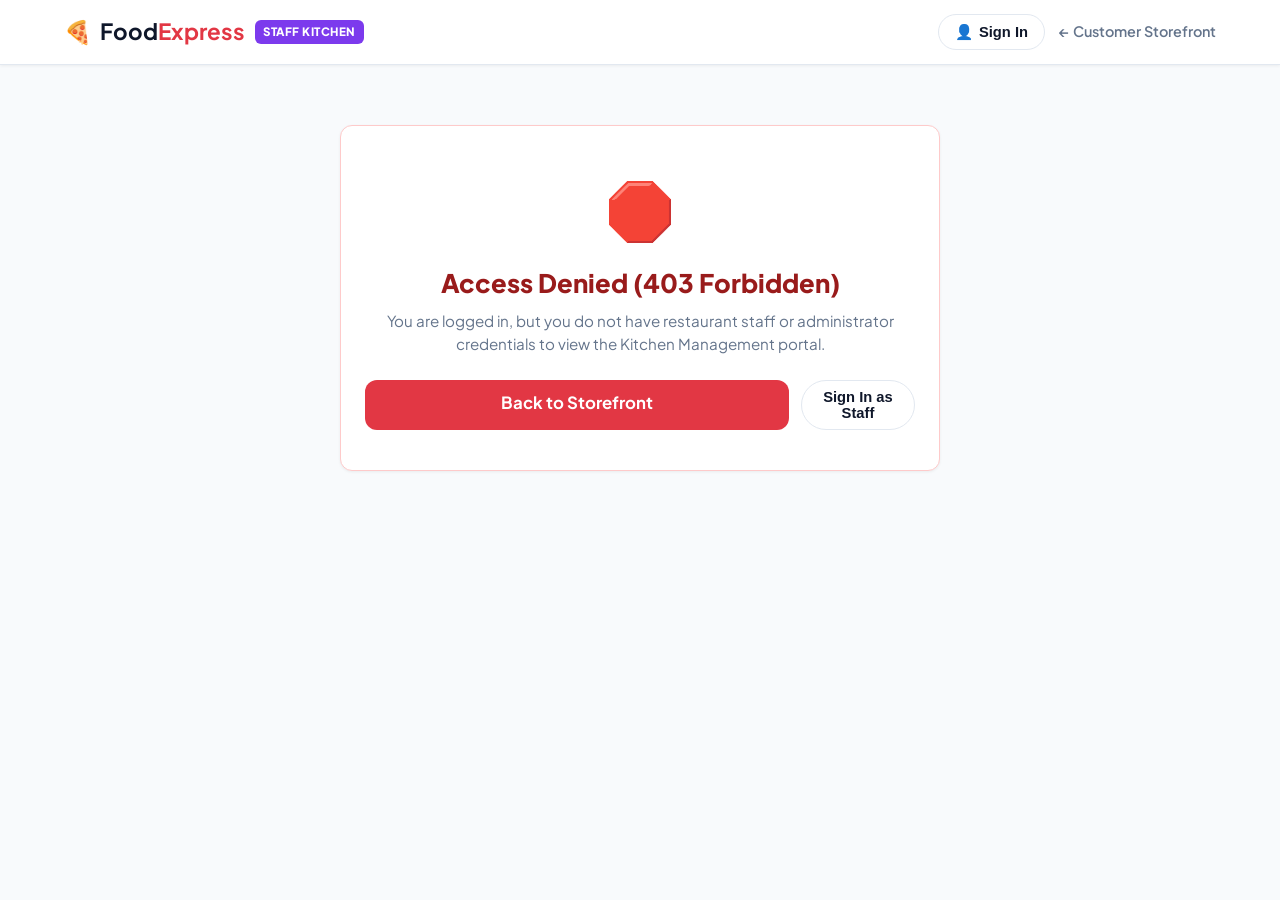
==== frontend/admin.html @ 665069de "Added RBAC" ====
<!DOCTYPE html>
<html lang="en">

<head>
    <meta charset="UTF-8">
    <meta name="viewport" content="width=device-width, initial-scale=1.0">
    <title>Kitchen Staff Portal | FoodExpress Admin</title>

    <!-- Google Font: Plus Jakarta Sans -->
    <link rel="preconnect" href="https://fonts.googleapis.com">
    <link rel="preconnect" href="https://fonts.gstatic.com" crossorigin>
    <link href="https://fonts.googleapis.com/css2?family=Plus+Jakarta+Sans:wght@400;500;600;700;800&display=swap"
        rel="stylesheet">

    <!-- CSS Stylesheets -->
    <link rel="stylesheet" href="css/style.css">
    <link rel="stylesheet" href="css/responsive.css">
</head>

<body class="admin-portal-page" style="background-color: #F8FAFC;">

    <!-- ========================================================= -->
    <!-- 1. NAVIGATION BAR (Brand with Purple Staff Badge)          -->
    <!-- ========================================================= -->
    <header class="navbar">
        <div class="nav-container">
            <div style="display: flex; align-items: center; gap: 10px;">
                <a href="index.html" class="brand">
                    <span class="brand-icon">🍕</span>
                    <span class="brand-name">Food<strong>Express</strong></span>
                </a>
                <span
                    style="background-color: #7C3AED; color: white; font-size: 0.72rem; font-weight: 800; padding: 3px 8px; border-radius: 6px; letter-spacing: 0.5px; text-transform: uppercase;">
                    Staff Kitchen
                </span>
            </div>

            <div class="nav-actions">
                <div id="auth-nav-container"></div>
                <a href="index.html" class="back-link">← Customer Storefront</a>
            </div>
        </div>
    </header>

    <!-- ========================================================= -->
    <!-- 2. ACCESS DENIED GUARD (Shown if user is not ADMIN)       -->
    <!-- ========================================================= -->
    <div id="admin-access-denied"
        style="display: none; max-width: 600px; margin: 60px auto; padding: 40px 24px; text-align: center; background: white; border-radius: var(--radius-md); border: 1px solid #FECACA; box-shadow: var(--shadow-sm);">
        <span style="font-size: 3.5rem;">🛑</span>
        <h2 style="color: #991B1B; font-size: 1.6rem; font-weight: 800; margin: 14px 0 8px;">Access Denied (403
            Forbidden)</h2>
        <p style="color: var(--text-muted); font-size: 0.95rem; margin-bottom: 24px;">
            You are logged in, but you do not have restaurant staff or administrator credentials to view the Kitchen
            Management portal.
        </p>
        <div style="display: flex; gap: 12px; justify-content: center;">
            <a href="index.html" class="place-order-btn" style="text-decoration: none; padding: 10px 20px;">Back to
                Storefront</a>
            <button onclick="logoutUser()" class="btn-login" style="background: white;">Sign In as Staff</button>
        </div>
    </div>

    <!-- ========================================================= -->
    <!-- 3. MAIN DASHBOARD INTERFACE (Shown only for ADMIN)        -->
    <!-- ========================================================= -->
    <main id="admin-dashboard-content" style="max-width: 1200px; margin: 30px auto; padding: 0 24px; display: none;">

        <!-- Dashboard Header -->
        <div
            style="display: flex; justify-content: space-between; align-items: flex-end; margin-bottom: 24px; flex-wrap: wrap; gap: 14px;">
            <div>
                <h1 style="font-size: 1.85rem; font-weight: 800; color: var(--text-main);">🍳 Kitchen & Operations
                    Console</h1>
                <p style="color: var(--text-muted); font-size: 0.95rem; margin-top: 4px;">
                    Real-time order workflow management, kitchen dispatch, and menu stock controls.
                </p>
            </div>

            <!-- Main Navigation Tabs: Orders vs Inventory -->
            <div style="display: flex; gap: 8px; background: #E2E8F0; padding: 4px; border-radius: 10px;">
                <button id="admin-tab-orders" class="btn-login"
                    style="background: white; border: none; font-weight: 700; color: var(--text-main);">
                    📋 Active Tickets
                </button>
                <button id="admin-tab-inventory" class="btn-login"
                    style="background: transparent; border: none; font-weight: 600; color: var(--text-muted);">
                    📦 Menu Stock
                </button>
            </div>
        </div>

        <!-- ========================================================= -->
        <!-- VIEW 1: ORDERS TICKET BOARD                               -->
        <!-- ========================================================= -->
        <section id="admin-orders-view">
            <!-- Filter Pills Bar -->
            <div
                style="display: flex; justify-content: space-between; align-items: center; margin-bottom: 20px; flex-wrap: wrap; gap: 12px;">
                <div style="display: flex; gap: 8px; flex-wrap: wrap;">
                    <button class="order-filter-btn tab-btn active" data-status="">All Tickets</button>
                    <button class="order-filter-btn tab-btn" data-status="PENDING">⏳ New Tickets</button>
                    <button class="order-filter-btn tab-btn" data-status="PREPARING">🔥 Cooking</button>
                    <button class="order-filter-btn tab-btn" data-status="OUT_FOR_DELIVERY">🛵 On The Way</button>
                    <button class="order-filter-btn tab-btn" data-status="DELIVERED">✅ Delivered</button>
                </div>

                <button id="refresh-orders-btn" class="btn-login" style="background: white;">
                    <span>🔄</span>
                    <span>Refresh</span>
                </button>
            </div>

            <!-- Orders Container -->
            <div id="admin-orders-container"
                style="display: grid; grid-template-columns: repeat(auto-fill, minmax(360px, 1fr)); gap: 20px;">
                <div class="loading-state">
                    <p>Connecting to kitchen dispatch...</p>
                </div>
            </div>
        </section>

        <!-- ========================================================= -->
        <!-- VIEW 2: MENU INVENTORY & STOCK CONTROLS (Hidden by default) -->
        <!-- ========================================================= -->
        <section id="admin-inventory-view" style="display: none;">
            <div
                style="background: white; border: 1px solid var(--border); border-radius: var(--radius-md); padding: 24px; box-shadow: var(--shadow-sm);">
                <div style="display: flex; justify-content: space-between; align-items: center; margin-bottom: 20px;">
                    <div>
                        <h3 style="font-size: 1.2rem; font-weight: 700; color: var(--text-main);">Dish Availability
                            Toggle</h3>
                        <p style="font-size: 0.88rem; color: var(--text-muted);">One-click toggle to mark items out of
                            stock if kitchen ingredients run out.</p>
                    </div>
                </div>

                <div id="admin-inventory-table-container">
                    <!-- Populated dynamically by admin.js -->
                </div>
            </div>
        </section>

    </main>

    <!-- ========================================================= -->
    <!-- 4. JAVASCRIPT LOGIC                                       -->
    <!-- ========================================================= -->
    <script src="js/api.js"></script>
    <script src="js/auth.js"></script>
    <script src="js/admin.js"></script>
</body>

</html>
---- frontend/css/style.css ----
/* =============================================================
   1. GLOBAL RESET & DESIGN VARIABLES
   ============================================================= */
/* CSS Variables: A single place to change brand colors and fonts */
:root {
    --primary: #E23744;
    /* Appetizing vibrant restaurant red */
    --primary-hover: #C5222F;
    /* Darker red when hovering buttons */
    --veg-color: #16A34A;
    /* Fresh green for vegetarian food */
    --nonveg-color: #DC2626;
    /* Red badge for non-veg */
    --bg-page: #F8FAFC;
    /* Soft light-gray background */
    --surface: #FFFFFF;
    /* Pure white for cards & navbar */
    --text-main: #0F172A;
    /* Dark slate for readable text */
    --text-muted: #64748B;
    /* Gray for secondary subtitles */
    --border: #E2E8F0;
    /* Subtle dividing border line */
    --shadow-sm: 0 1px 3px rgba(0, 0, 0, 0.06);
    --shadow-md: 0 4px 12px rgba(0, 0, 0, 0.08);
    --shadow-lg: 0 10px 25px rgba(0, 0, 0, 0.12);
    --radius-sm: 8px;
    --radius-md: 12px;
    --radius-lg: 18px;
    --font-family: 'Plus Jakarta Sans', system-ui, -apple-system, sans-serif;
}

/* Universal reset: Makes padding and margins behave consistently */
* {
    margin: 0;
    padding: 0;
    box-sizing: border-box;
}

body {
    font-family: var(--font-family);
    background-color: var(--bg-page);
    color: var(--text-main);
    line-height: 1.5;
    overflow-x: hidden;
}

/* =============================================================
   2. NAVIGATION BAR
   ============================================================= */
.navbar {
    position: sticky;
    top: 0;
    z-index: 100;
    background-color: var(--surface);
    border-bottom: 1px solid var(--border);
    box-shadow: var(--shadow-sm);
}

.nav-container {
    max-width: 1200px;
    margin: 0 auto;
    padding: 14px 24px;
    display: flex;
    /* Flexbox: Logo on left, Cart on right */
    justify-content: space-between;
    /* Pushes them to opposite ends */
    align-items: center;
}

.brand {
    display: flex;
    align-items: center;
    gap: 8px;
    text-decoration: none;
    /* Removes blue underline from link */
    color: var(--text-main);
    font-size: 1.4rem;
    font-weight: 700;
}

.brand strong {
    color: var(--primary);
    /* Highlights "Express" in red */
}

.cart-btn {
    background-color: var(--primary);
    color: white;
    border: none;
    padding: 10px 20px;
    border-radius: 9999px;
    /* Pill-shaped rounded button */
    font-family: inherit;
    font-weight: 600;
    font-size: 0.95rem;
    display: flex;
    align-items: center;
    gap: 8px;
    cursor: pointer;
    box-shadow: var(--shadow-sm);
    transition: background-color 0.2s, transform 0.1s;
}

.cart-btn:hover {
    background-color: var(--primary-hover);
    transform: translateY(-1px);
    /* Subtle lift when mouse hovers */
}

.badge {
    background-color: white;
    color: var(--primary);
    font-size: 0.8rem;
    font-weight: 800;
    padding: 2px 8px;
    border-radius: 9999px;
}

/* =============================================================
   3. HERO BANNER
   ============================================================= */
.hero-section {
    background: linear-gradient(135deg, #FFF1F2 0%, #FFE4E6 100%);
    padding: 48px 24px;
    text-align: center;
    border-bottom: 1px solid #FECDD3;
}

.hero-content {
    max-width: 700px;
    margin: 0 auto;
}

.hero-section h1 {
    font-size: 2.2rem;
    font-weight: 800;
    color: #881337;
    margin-bottom: 10px;
}

.hero-section p {
    color: #9F1239;
    font-size: 1.05rem;
}

/* =============================================================
   4. CONTROLS BAR (Category Tabs & Veg Toggle)
   ============================================================= */
.controls-section {
    max-width: 1200px;
    margin: 24px auto 0;
    padding: 0 24px;
}

.controls-container {
    display: flex;
    justify-content: space-between;
    align-items: center;
    gap: 16px;
    flex-wrap: wrap;
    /* Wraps on smaller mobile screens */
}

.category-tabs {
    display: flex;
    gap: 8px;
    overflow-x: auto;
    padding-bottom: 4px;
}

.tab-btn {
    background: var(--surface);
    border: 1px solid var(--border);
    padding: 8px 18px;
    border-radius: 9999px;
    font-family: inherit;
    font-weight: 600;
    font-size: 0.9rem;
    color: var(--text-muted);
    cursor: pointer;
    white-space: nowrap;
    transition: all 0.2s;
}

.tab-btn:hover {
    border-color: var(--primary);
    color: var(--primary);
}

.tab-btn.active {
    background-color: var(--primary);
    border-color: var(--primary);
    color: white;
    /* Active category tab is red */
}

/* Modern Veg-Only Toggle Switch */
.filter-toggle {
    display: flex;
    align-items: center;
    gap: 10px;
    background: var(--surface);
    padding: 6px 14px;
    border: 1px solid var(--border);
    border-radius: 9999px;
}

.toggle-label {
    font-size: 0.9rem;
    font-weight: 600;
    color: var(--veg-color);
}

.switch {
    position: relative;
    display: inline-block;
    width: 42px;
    height: 24px;
}

.switch input {
    opacity: 0;
    width: 0;
    height: 0;
}

.slider {
    position: absolute;
    cursor: pointer;
    inset: 0;
    background-color: #CBD5E1;
    border-radius: 24px;
    transition: 0.3s;
}

.slider:before {
    position: absolute;
    content: "";
    height: 18px;
    width: 18px;
    left: 3px;
    bottom: 3px;
    background-color: white;
    border-radius: 50%;
    transition: 0.3s;
}

input:checked+.slider {
    background-color: var(--veg-color);
}

input:checked+.slider:before {
    transform: translateX(18px);
    /* Slide circle to the right */
}

/* =============================================================
   5. MENU GRID & DISH CARDS
   ============================================================= */
.main-content {
    max-width: 1200px;
    margin: 32px auto 60px;
    padding: 0 24px;
}

.section-header {
    display: flex;
    justify-content: space-between;
    align-items: baseline;
    margin-bottom: 24px;
}

.section-header h2 {
    font-size: 1.6rem;
    font-weight: 700;
}

.items-count {
    font-size: 0.9rem;
    color: var(--text-muted);
}

/* The Grid: 3-column shelf that auto-adapts to screen width */
.menu-grid {
    display: grid;
    grid-template-columns: repeat(auto-fill, minmax(280px, 1fr));
    gap: 24px;
}

/* Individual Dish Card */
.food-card {
    background-color: var(--surface);
    border: 1px solid var(--border);
    border-radius: var(--radius-md);
    overflow: hidden;
    /* Crops image cleanly to rounded corners */
    box-shadow: var(--shadow-sm);
    display: flex;
    flex-direction: column;
    transition: transform 0.2s, box-shadow 0.2s;
}

.food-card:hover {
    transform: translateY(-4px);
    /* Floating effect on hover */
    box-shadow: var(--shadow-md);
}

.card-img-wrapper {
    position: relative;
    width: 100%;
    height: 190px;
    background-color: #E2E8F0;
}

.card-img {
    width: 100%;
    height: 100%;
    object-fit: cover;
    /* Prevents photo from stretching or distorting */
}

.veg-badge {
    position: absolute;
    top: 12px;
    left: 12px;
    font-size: 0.75rem;
    font-weight: 700;
    padding: 4px 8px;
    border-radius: 6px;
    background: rgba(255, 255, 255, 0.95);
    box-shadow: var(--shadow-sm);
}

.veg-badge.veg {
    color: var(--veg-color);
    border: 1px solid var(--veg-color);
}

.veg-badge.non-veg {
    color: var(--nonveg-color);
    border: 1px solid var(--nonveg-color);
}

.card-body {
    padding: 16px;
    display: flex;
    flex-direction: column;
    flex-grow: 1;
    /* Pushes the button to the bottom evenly */
}

.dish-name {
    font-size: 1.15rem;
    font-weight: 700;
    margin-bottom: 6px;
}

.dish-desc {
    font-size: 0.88rem;
    color: var(--text-muted);
    margin-bottom: 16px;
    flex-grow: 1;
    /* Keeps all card heights uniform */
}

.card-footer {
    display: flex;
    justify-content: space-between;
    align-items: center;
    border-top: 1px solid #F1F5F9;
    padding-top: 12px;
}

.dish-price {
    font-size: 1.25rem;
    font-weight: 800;
    color: var(--text-main);
}

.add-btn {
    background-color: white;
    color: var(--primary);
    border: 1.5px solid var(--primary);
    padding: 8px 18px;
    border-radius: 8px;
    font-family: inherit;
    font-weight: 700;
    font-size: 0.9rem;
    cursor: pointer;
    transition: all 0.2s;
}

.add-btn:hover {
    background-color: var(--primary);
    color: white;
}

/* =============================================================
   6. SLIDING CART DRAWER
   ============================================================= */
.cart-backdrop {
    position: fixed;
    inset: 0;
    background: rgba(15, 23, 42, 0.5);
    /* Dims the background */
    z-index: 200;
    transition: opacity 0.3s;
}

.cart-backdrop.hidden {
    opacity: 0;
    pointer-events: none;
    /* Clicks pass through when hidden */
}

.cart-drawer {
    position: fixed;
    top: 0;
    right: 0;
    width: 100%;
    max-width: 420px;
    height: 100vh;
    background-color: var(--surface);
    box-shadow: var(--shadow-lg);
    z-index: 210;
    display: flex;
    flex-direction: column;
    transition: transform 0.35s cubic-bezier(0.16, 1, 0.3, 1);
}

/* When closed, slide 100% off the right edge of the screen */
.cart-drawer.closed {
    transform: translateX(100%);
}

/* When opened, slide back to position 0 */
.cart-drawer.open {
    transform: translateX(0);
}

.drawer-header {
    padding: 20px 24px;
    display: flex;
    justify-content: space-between;
    align-items: center;
    border-bottom: 1px solid var(--border);
}

.drawer-header h3 {
    font-size: 1.2rem;
    font-weight: 700;
}

.close-btn {
    background: none;
    border: none;
    font-size: 1.6rem;
    color: var(--text-muted);
    cursor: pointer;
}

.cart-items {
    flex-grow: 1;
    overflow-y: auto;
    /* Allows cart to scroll if many items */
    padding: 20px 24px;
}

.cart-item-row {
    display: flex;
    justify-content: space-between;
    align-items: center;
    padding: 12px 0;
    border-bottom: 1px solid #F1F5F9;
}

.item-info h4 {
    font-size: 0.95rem;
    font-weight: 600;
    margin-bottom: 4px;
}

.item-info span {
    font-size: 0.85rem;
    color: var(--text-muted);
}

.qty-controls {
    display: flex;
    align-items: center;
    gap: 8px;
    background: #F1F5F9;
    padding: 4px 8px;
    border-radius: 6px;
}

.qty-btn {
    background: none;
    border: none;
    font-size: 1.1rem;
    font-weight: 700;
    cursor: pointer;
    color: var(--text-main);
    padding: 0 4px;
}

.drawer-footer {
    padding: 20px 24px;
    border-top: 1px solid var(--border);
    background-color: #FAFAFA;
}

.price-row {
    display: flex;
    justify-content: space-between;
    font-size: 0.9rem;
    color: var(--text-muted);
    margin-bottom: 6px;
}

.price-row.total-row {
    font-size: 1.2rem;
    font-weight: 800;
    color: var(--text-main);
    border-top: 1px dashed var(--border);
    padding-top: 10px;
    margin-top: 10px;
    margin-bottom: 16px;
}

.free-delivery {
    color: var(--veg-color);
    font-weight: 700;
}

.place-order-btn {
    display: block;
    width: 100%;
    text-align: center;
    text-decoration: none;
    background-color: var(--primary);
    color: white;
    padding: 14px;
    border-radius: var(--radius-md);
    font-weight: 700;
    font-size: 1.05rem;
    transition: background-color 0.2s;
}

.place-order-btn:hover {
    background-color: var(--primary-hover);
}

.empty-cart-state {
    text-align: center;
    padding: 60px 0;
    color: var(--text-muted);
}

.empty-icon {
    font-size: 3rem;
    display: block;
    margin-bottom: 10px;
}

/* =============================================================
   7. MODAL & UTILITY CLASSES
   ============================================================= */
.hidden {
    display: none !important;
}

.loading-state {
    grid-column: 1 / -1;
    /* Span full width of the grid */
    text-align: center;
    padding: 60px;
    color: var(--text-muted);
    font-weight: 600;
}

/* =============================================================
   8. CHECKOUT PAGE STYLING
   ============================================================= */
.back-link {
    color: var(--text-muted);
    text-decoration: none;
    font-weight: 600;
    font-size: 0.9rem;
    transition: color 0.2s;
}

.back-link:hover {
    color: var(--primary);
}

.checkout-main {
    max-width: 1100px;
    margin: 36px auto 60px;
    padding: 0 24px;
}

.checkout-header {
    margin-bottom: 28px;
}

.checkout-header h1 {
    font-size: 2rem;
    font-weight: 800;
    margin-bottom: 6px;
}

.checkout-header p {
    color: var(--text-muted);
}

.checkout-grid {
    display: grid;
    grid-template-columns: 1.4fr 1fr;
    gap: 32px;
    align-items: start;
}

.checkout-card {
    background: var(--surface);
    border: 1px solid var(--border);
    border-radius: var(--radius-md);
    padding: 24px;
    box-shadow: var(--shadow-sm);
}

.checkout-card h3 {
    font-size: 1.2rem;
    font-weight: 700;
    margin-bottom: 20px;
    padding-bottom: 12px;
    border-bottom: 1px solid #F1F5F9;
}

.form-group {
    margin-bottom: 18px;
}

.form-group label {
    display: block;
    font-size: 0.88rem;
    font-weight: 600;
    color: var(--text-main);
    margin-bottom: 6px;
}

.form-group input,
.form-group textarea {
    width: 100%;
    padding: 11px 14px;
    border: 1.5px solid var(--border);
    border-radius: var(--radius-sm);
    font-family: inherit;
    font-size: 0.95rem;
    color: var(--text-main);
    background: #FCFDFF;
    transition: border-color 0.2s, box-shadow 0.2s;
}

.form-group input:focus,
.form-group textarea:focus {
    outline: none;
    border-color: var(--primary);
    box-shadow: 0 0 0 3px rgba(226, 55, 68, 0.12);
}

.form-row {
    display: grid;
    grid-template-columns: 1fr 1fr;
    gap: 16px;
}

.error-msg {
    color: var(--nonveg-color);
    font-size: 0.8rem;
    margin-top: 4px;
    display: block;
}

.payment-options {
    display: flex;
    flex-direction: column;
    gap: 10px;
}

.payment-option {
    display: flex;
    align-items: center;
    gap: 12px;
    padding: 12px 16px;
    border: 1.5px solid var(--border);
    border-radius: var(--radius-sm);
    cursor: pointer;
    transition: all 0.2s;
}

.payment-option.selected {
    border-color: var(--primary);
    background: #FFF1F2;
}

.payment-option.disabled {
    opacity: 0.5;
    cursor: not-allowed;
}

.payment-icon {
    font-size: 1.3rem;
}

.payment-text {
    font-size: 0.95rem;
    font-weight: 600;
}

.checkout-items-list {
    max-height: 280px;
    overflow-y: auto;
    margin-bottom: 20px;
}

.checkout-item-row {
    display: flex;
    justify-content: space-between;
    align-items: center;
    padding: 10px 0;
    border-bottom: 1px solid #F1F5F9;
}

.checkout-item-info h4 {
    font-size: 0.95rem;
    font-weight: 600;
    margin-bottom: 2px;
}

.checkout-item-info span {
    font-size: 0.85rem;
    color: var(--text-muted);
}

.checkout-item-price {
    font-weight: 700;
    font-size: 0.95rem;
}

.checkout-pricing {
    border-top: 1px solid var(--border);
    padding-top: 14px;
    margin-bottom: 18px;
}

.guarantee-box {
    background: #F8FAFC;
    border: 1px dashed var(--border);
    padding: 12px;
    border-radius: var(--radius-sm);
    display: flex;
    align-items: center;
    gap: 10px;
    color: var(--text-muted);
}

.checkout-submit-btn {
    border: none;
    cursor: pointer;
}

/* =============================================================
   9. ORDER TRACKING PAGE STYLING
   ============================================================= */
.tracking-main {
    max-width: 1000px;
    margin: 36px auto 60px;
    padding: 0 24px;
}

.tracking-header {
    text-align: center;
    margin-bottom: 32px;
}

.success-badge {
    display: inline-block;
    background: #ECFDF5;
    color: var(--veg-color);
    font-weight: 700;
    font-size: 0.9rem;
    padding: 6px 14px;
    border-radius: 9999px;
    border: 1px solid #A7F3D0;
    margin-bottom: 12px;
}

.tracking-header h1 {
    font-size: 2.2rem;
    font-weight: 800;
    margin-bottom: 6px;
}

.tracking-header p {
    color: var(--text-muted);
}

/* 4-Stage Stepper */
.stepper-card {
    background: var(--surface);
    border: 1px solid var(--border);
    border-radius: var(--radius-md);
    padding: 32px 24px;
    margin-bottom: 32px;
    box-shadow: var(--shadow-sm);
}

.stepper-track {
    display: flex;
    align-items: center;
    justify-content: space-between;
    max-width: 800px;
    margin: 0 auto;
}

.step-item {
    display: flex;
    flex-direction: column;
    align-items: center;
    text-align: center;
    gap: 8px;
    opacity: 0.4;
    transition: opacity 0.3s;
}

.step-item.active {
    opacity: 1;
}

.step-circle {
    width: 52px;
    height: 52px;
    border-radius: 50%;
    background: #F1F5F9;
    border: 2px solid #CBD5E1;
    display: flex;
    align-items: center;
    justify-content: center;
    font-size: 1.5rem;
    transition: all 0.3s;
}

.step-item.active .step-circle {
    background: #FFF1F2;
    border-color: var(--primary);
    transform: scale(1.08);
}

.step-label strong {
    display: block;
    font-size: 0.95rem;
    color: var(--text-main);
}

.step-label small {
    font-size: 0.78rem;
    color: var(--text-muted);
}

.step-line {
    flex-grow: 1;
    height: 3px;
    background: #E2E8F0;
    margin: 0 12px;
    position: relative;
    top: -16px;
}

.step-line.active {
    background: var(--primary);
}

/* Tracking Details & Receipt Grid */
.tracking-details-grid {
    display: grid;
    grid-template-columns: 1fr 1fr;
    gap: 28px;
}

.tracking-card {
    background: var(--surface);
    border: 1px solid var(--border);
    border-radius: var(--radius-md);
    padding: 24px;
    box-shadow: var(--shadow-sm);
}

.tracking-card h3 {
    font-size: 1.2rem;
    font-weight: 700;
    margin-bottom: 18px;
    padding-bottom: 10px;
    border-bottom: 1px solid #F1F5F9;
}

.details-list {
    display: flex;
    flex-direction: column;
    gap: 14px;
}

.detail-row {
    display: flex;
    flex-direction: column;
    gap: 2px;
}

.detail-label {
    font-size: 0.82rem;
    font-weight: 600;
    color: var(--text-muted);
    text-transform: uppercase;
    letter-spacing: 0.5px;
}

.receipt-items-list {
    display: flex;
    flex-direction: column;
    gap: 12px;
    margin-bottom: 20px;
}

.receipt-item-row {
    display: flex;
    justify-content: space-between;
    align-items: center;
    padding: 8px 0;
    border-bottom: 1px solid #F8FAFC;
}

.receipt-item-row small {
    display: block;
    color: var(--text-muted);
}

.receipt-total-box {
    border-top: 1px solid var(--border);
    padding-top: 14px;
}

/* =============================================================
   12. AUTHENTICATION MODAL & USER NAVBAR STYLES
   ============================================================= */

/* Navbar right-side actions container (Auth + Cart side by side) */
.nav-actions {
    display: flex;
    align-items: center;
    gap: 14px;
}

/* Sign In button in navbar */
.btn-login {
    background-color: transparent;
    color: var(--text-main);
    border: 1px solid var(--border);
    padding: 8px 16px;
    font-size: 0.92rem;
    font-weight: 600;
    border-radius: 999px;
    cursor: pointer;
    transition: all 0.2s ease;
    display: flex;
    align-items: center;
    gap: 6px;
}

.btn-login:hover {
    background-color: #F1F5F9;
    border-color: #CBD5E1;
}

/* User Profile button in navbar (Shown when logged in) */
.user-menu-container {
    position: relative;
}

.user-menu-btn {
    background-color: #F1F5F9;
    border: 1px solid var(--border);
    padding: 6px 14px 6px 8px;
    border-radius: 999px;
    display: flex;
    align-items: center;
    gap: 8px;
    cursor: pointer;
    font-weight: 600;
    font-size: 0.9rem;
    color: var(--text-main);
    transition: background 0.2s ease;
}

.user-menu-btn:hover {
    background-color: #E2E8F0;
}

.user-avatar {
    width: 28px;
    height: 28px;
    background-color: var(--primary);
    color: white;
    border-radius: 50%;
    display: flex;
    align-items: center;
    justify-content: center;
    font-size: 0.8rem;
    font-weight: 700;
}

/* Dropdown Menu attached to User Profile */
.user-dropdown {
    position: absolute;
    top: calc(100% + 8px);
    right: 0;
    width: 210px;
    background-color: var(--surface);
    border: 1px solid var(--border);
    border-radius: var(--radius-md);
    box-shadow: var(--shadow-lg);
    padding: 8px 0;
    display: none;
    /* Toggled by JavaScript */
    flex-direction: column;
    z-index: 1000;
}

.user-dropdown.show {
    display: flex;
}

.dropdown-header {
    padding: 10px 16px;
    border-bottom: 1px solid var(--border);
}

.dropdown-user-name {
    font-weight: 700;
    font-size: 0.95rem;
    color: var(--text-main);
}

.dropdown-user-email {
    font-size: 0.78rem;
    color: var(--text-muted);
    word-break: break-all;
}

.dropdown-item {
    padding: 10px 16px;
    color: var(--text-main);
    text-decoration: none;
    font-size: 0.9rem;
    font-weight: 500;
    display: flex;
    align-items: center;
    gap: 10px;
    transition: background 0.15s ease;
    cursor: pointer;
    background: none;
    border: none;
    width: 100%;
    text-align: left;
}

.dropdown-item:hover {
    background-color: #F8FAFC;
    color: var(--primary);
}

.dropdown-item.admin-link {
    color: #7C3AED;
    font-weight: 600;
}

.dropdown-item.admin-link:hover {
    background-color: #F5F3FF;
}

.dropdown-divider {
    height: 1px;
    background-color: var(--border);
    margin: 6px 0;
}

.dropdown-item.logout {
    color: var(--nonveg-color);
}

.dropdown-item.logout:hover {
    background-color: #FEF2F2;
}

/* =============================================================
   13. AUTH POPUP MODAL (LOGIN & REGISTRATION)
   ============================================================= */

.modal-backdrop {
    position: fixed;
    top: 0;
    left: 0;
    width: 100vw;
    height: 100vh;
    background-color: rgba(15, 23, 42, 0.6);
    backdrop-filter: blur(4px);
    z-index: 2000;
    display: flex;
    align-items: center;
    justify-content: center;
    opacity: 0;
    visibility: hidden;
    transition: opacity 0.25s ease, visibility 0.25s ease;
}

.modal-backdrop.open {
    opacity: 1;
    visibility: visible;
}

.modal-dialog {
    background-color: var(--surface);
    width: 90%;
    max-width: 420px;
    border-radius: var(--radius-lg);
    box-shadow: var(--shadow-lg);
    overflow: hidden;
    transform: translateY(20px) scale(0.97);
    transition: transform 0.25s cubic-bezier(0.16, 1, 0.3, 1);
}

.modal-backdrop.open .modal-dialog {
    transform: translateY(0) scale(1);
}

/* Modal Tab Header (Sign In vs Register toggle) */
.modal-tabs {
    display: flex;
    border-bottom: 1px solid var(--border);
    background-color: #F8FAFC;
}

.modal-tab-btn {
    flex: 1;
    padding: 14px;
    background: transparent;
    border: none;
    border-bottom: 2px solid transparent;
    font-size: 0.95rem;
    font-weight: 600;
    color: var(--text-muted);
    cursor: pointer;
    transition: all 0.2s ease;
}

.modal-tab-btn.active {
    color: var(--primary);
    border-bottom-color: var(--primary);
    background-color: var(--surface);
}

.modal-body {
    padding: 24px;
}

.modal-close-btn {
    position: absolute;
    top: 14px;
    right: 16px;
    background: transparent;
    border: none;
    font-size: 1.5rem;
    color: var(--text-muted);
    cursor: pointer;
    line-height: 1;
}

.modal-close-btn:hover {
    color: var(--text-main);
}

/* Form Styles inside Modal */
.auth-form {
    display: flex;
    flex-direction: column;
    gap: 14px;
}

.auth-form.hidden {
    display: none;
}

.form-field {
    display: flex;
    flex-direction: column;
    gap: 6px;
}

.form-field label {
    font-size: 0.85rem;
    font-weight: 600;
    color: var(--text-main);
}

.form-field input {
    padding: 10px 14px;
    border: 1px solid var(--border);
    border-radius: var(--radius-sm);
    font-family: inherit;
    font-size: 0.95rem;
    outline: none;
    transition: border-color 0.2s ease, box-shadow 0.2s ease;
}

.form-field input:focus {
    border-color: var(--primary);
    box-shadow: 0 0 0 3px rgba(226, 55, 68, 0.15);
}

/* Error message banner inside modal */
.auth-error-banner {
    background-color: #FEF2F2;
    border: 1px solid #FCA5A5;
    color: #991B1B;
    padding: 10px 14px;
    border-radius: var(--radius-sm);
    font-size: 0.88rem;
    display: none;
}

.auth-error-banner.show {
    display: block;
}

.btn-auth-submit {
    background-color: var(--primary);
    color: white;
    border: none;
    padding: 12px;
    border-radius: var(--radius-sm);
    font-size: 1rem;
    font-weight: 700;
    cursor: pointer;
    margin-top: 6px;
    transition: background 0.2s ease;
}

.btn-auth-submit:hover {
    background-color: var(--primary-hover);
}

/* Demo account shortcut pills (allows 1-click test logins!) */
.demo-accounts-box {
    margin-top: 18px;
    padding-top: 14px;
    border-top: 1px dashed var(--border);
    display: flex;
    flex-direction: column;
    gap: 8px;
}

.demo-title {
    font-size: 0.78rem;
    font-weight: 700;
    color: var(--text-muted);
    text-transform: uppercase;
    letter-spacing: 0.5px;
}

.demo-pills {
    display: flex;
    gap: 8px;
}

.demo-pill {
    flex: 1;
    background-color: #F1F5F9;
    border: 1px solid var(--border);
    padding: 6px 8px;
    border-radius: var(--radius-sm);
    font-size: 0.78rem;
    cursor: pointer;
    text-align: center;
    font-weight: 600;
    transition: all 0.2s ease;
}

.demo-pill:hover {
    background-color: #E2E8F0;
    border-color: #CBD5E1;
}

.demo-pill.admin {
    color: #6D28D9;
    background-color: #F5F3FF;
    border-color: #DDD6FE;
}

.demo-pill.admin:hover {
    background-color: #EDE9FE;
}

/* =============================================================
   14. SHARED STATUS BADGES (Customer History & Kitchen Portal)
   ============================================================= */
.status-pill {
    display: inline-flex;
    align-items: center;
    gap: 5px;
    padding: 4px 10px;
    border-radius: 999px;
    font-size: 0.78rem;
    font-weight: 700;
    text-transform: uppercase;
    letter-spacing: 0.5px;
}

.status-pending {
    background-color: #FEF3C7;
    color: #92400E;
}

.status-preparing {
    background-color: #DBEAFE;
    color: #1E40AF;
}

.status-out_for_delivery {
    background-color: #E0E7FF;
    color: #3730A3;
}

.status-delivered {
    background-color: #DCFCE7;
    color: #166534;
}
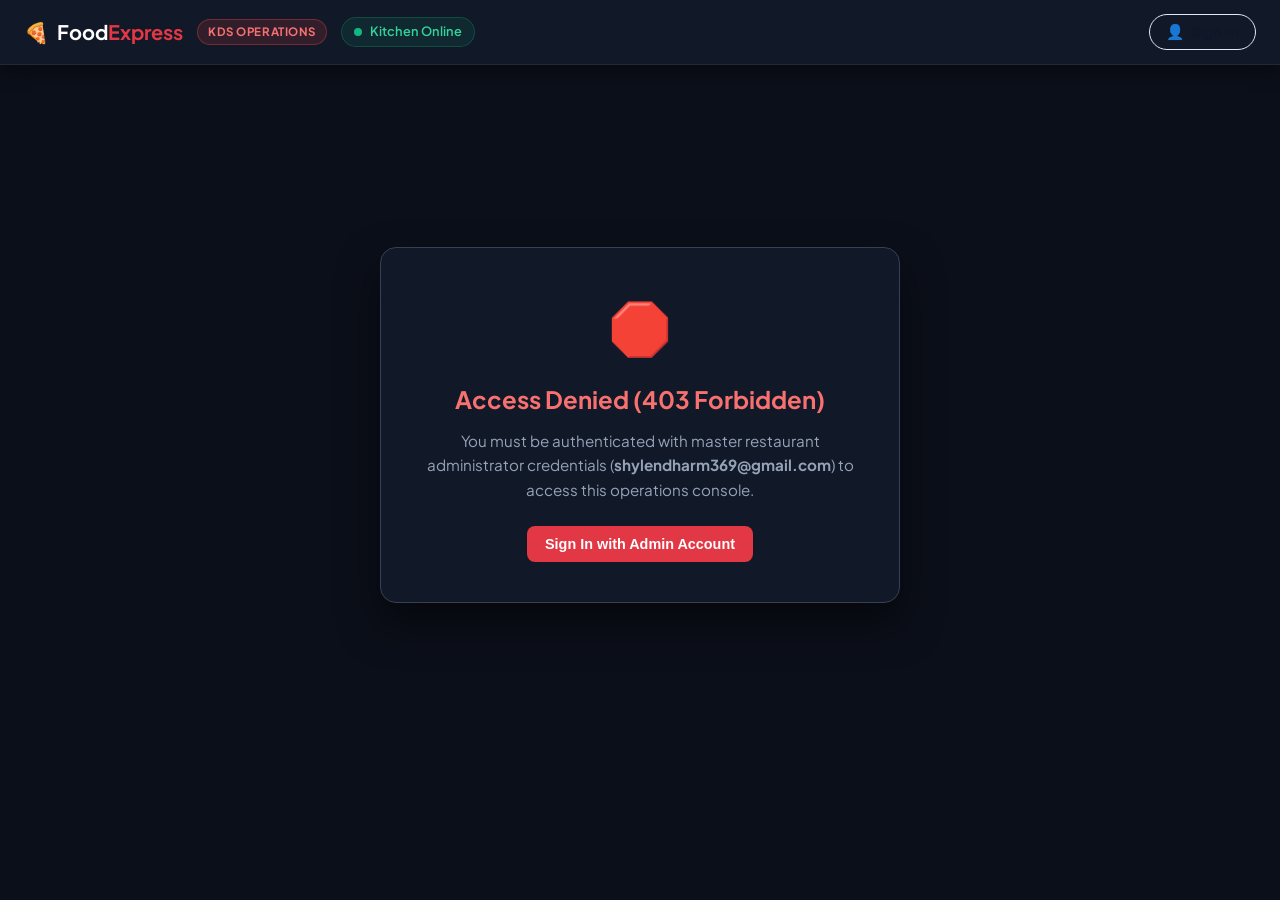
==== commit fc1ee00b: "Updated admin UI" ====
--- a/frontend/admin.html
+++ b/frontend/admin.html
@@ -4,9 +4,9 @@
 <head>
     <meta charset="UTF-8">
     <meta name="viewport" content="width=device-width, initial-scale=1.0">
-    <title>Kitchen Staff Portal | FoodExpress Admin</title>
+    <title>Restaurant Command Center | FoodExpress Admin</title>
 
-    <!-- Google Font: Plus Jakarta Sans -->
+    <!-- Clean Google Font: Plus Jakarta Sans -->
     <link rel="preconnect" href="https://fonts.googleapis.com">
     <link rel="preconnect" href="https://fonts.gstatic.com" crossorigin>
     <link href="https://fonts.googleapis.com/css2?family=Plus+Jakarta+Sans:wght@400;500;600;700;800&display=swap"
@@ -17,126 +17,170 @@
     <link rel="stylesheet" href="css/responsive.css">
 </head>
 
-<body class="admin-portal-page" style="background-color: #F8FAFC;">
+<body class="admin-portal-body">
 
     <!-- ========================================================= -->
-    <!-- 1. NAVIGATION BAR (Brand with Purple Staff Badge)          -->
+    <!-- 1. OPERATIONS TOPBAR                                      -->
     <!-- ========================================================= -->
-    <header class="navbar">
-        <div class="nav-container">
-            <div style="display: flex; align-items: center; gap: 10px;">
-                <a href="index.html" class="brand">
-                    <span class="brand-icon">🍕</span>
-                    <span class="brand-name">Food<strong>Express</strong></span>
-                </a>
-                <span
-                    style="background-color: #7C3AED; color: white; font-size: 0.72rem; font-weight: 800; padding: 3px 8px; border-radius: 6px; letter-spacing: 0.5px; text-transform: uppercase;">
-                    Staff Kitchen
+    <header class="admin-topbar">
+        <div class="admin-topbar-container">
+            <div class="admin-brand-cluster">
+                <div class="admin-brand-link">
+                    <span class="admin-brand-icon">🍕</span>
+                    <span class="admin-brand-title">Food<strong>Express</strong></span>
+                </div>
+                <span class="admin-badge-ops">KDS Operations</span>
+                <span class="admin-live-pulse" title="Kitchen accepting incoming orders">
+                    <span class="pulse-green-dot"></span>
+                    <span>Kitchen Online</span>
                 </span>
             </div>
 
-            <div class="nav-actions">
+            <div class="admin-actions-cluster">
+                <!-- User profile & logout (populated dynamically by auth.js) -->
                 <div id="auth-nav-container"></div>
-                <a href="index.html" class="back-link">← Customer Storefront</a>
             </div>
         </div>
     </header>
 
     <!-- ========================================================= -->
-    <!-- 2. ACCESS DENIED GUARD (Shown if user is not ADMIN)       -->
+    <!-- 2. ACCESS DENIED GUARD (Shown if user is NOT ADMIN)       -->
     <!-- ========================================================= -->
-    <div id="admin-access-denied"
-        style="display: none; max-width: 600px; margin: 60px auto; padding: 40px 24px; text-align: center; background: white; border-radius: var(--radius-md); border: 1px solid #FECACA; box-shadow: var(--shadow-sm);">
-        <span style="font-size: 3.5rem;">🛑</span>
-        <h2 style="color: #991B1B; font-size: 1.6rem; font-weight: 800; margin: 14px 0 8px;">Access Denied (403
-            Forbidden)</h2>
-        <p style="color: var(--text-muted); font-size: 0.95rem; margin-bottom: 24px;">
-            You are logged in, but you do not have restaurant staff or administrator credentials to view the Kitchen
-            Management portal.
-        </p>
-        <div style="display: flex; gap: 12px; justify-content: center;">
-            <a href="index.html" class="place-order-btn" style="text-decoration: none; padding: 10px 20px;">Back to
-                Storefront</a>
-            <button onclick="logoutUser()" class="btn-login" style="background: white;">Sign In as Staff</button>
+    <div id="admin-access-denied" class="admin-access-denied hidden">
+        <div class="denied-card">
+            <span class="denied-icon">🛑</span>
+            <h2>Access Denied (403 Forbidden)</h2>
+            <p>
+                You must be authenticated with master restaurant administrator credentials
+                (<strong>shylendharm369@gmail.com</strong>) to access this operations console.
+            </p>
+            <div class="denied-actions">
+                <button onclick="logoutUser()" class="btn-denied-login">Sign In with Admin Account</button>
+            </div>
         </div>
     </div>
 
     <!-- ========================================================= -->
-    <!-- 3. MAIN DASHBOARD INTERFACE (Shown only for ADMIN)        -->
+    <!-- 3. MAIN DASHBOARD CONTENT (Shown strictly for ADMIN)      -->
     <!-- ========================================================= -->
-    <main id="admin-dashboard-content" style="max-width: 1200px; margin: 30px auto; padding: 0 24px; display: none;">
+    <main id="admin-dashboard-content" class="admin-main-container hidden">
 
-        <!-- Dashboard Header -->
-        <div
-            style="display: flex; justify-content: space-between; align-items: flex-end; margin-bottom: 24px; flex-wrap: wrap; gap: 14px;">
-            <div>
-                <h1 style="font-size: 1.85rem; font-weight: 800; color: var(--text-main);">🍳 Kitchen & Operations
-                    Console</h1>
-                <p style="color: var(--text-muted); font-size: 0.95rem; margin-top: 4px;">
-                    Real-time order workflow management, kitchen dispatch, and menu stock controls.
-                </p>
+        <!-- Executive KPI Metrics Ribbon -->
+        <section class="admin-metrics-ribbon">
+            <div class="metric-card">
+                <div class="metric-icon-wrap bg-green">💰</div>
+                <div class="metric-details">
+                    <span class="metric-label">Today's Revenue</span>
+                    <h3 id="metric-revenue">$0.00</h3>
+                    <small class="metric-sub">From completed deliveries</small>
+                </div>
             </div>
 
-            <!-- Main Navigation Tabs: Orders vs Inventory -->
-            <div style="display: flex; gap: 8px; background: #E2E8F0; padding: 4px; border-radius: 10px;">
-                <button id="admin-tab-orders" class="btn-login"
-                    style="background: white; border: none; font-weight: 700; color: var(--text-main);">
-                    📋 Active Tickets
+            <div class="metric-card">
+                <div class="metric-icon-wrap bg-blue">📦</div>
+                <div class="metric-details">
+                    <span class="metric-label">Total Orders</span>
+                    <h3 id="metric-orders">0</h3>
+                    <small class="metric-sub">All-time order volume</small>
+                </div>
+            </div>
+
+            <div class="metric-card">
+                <div class="metric-icon-wrap bg-orange">🔥</div>
+                <div class="metric-details">
+                    <span class="metric-label">In Kitchen Prep</span>
+                    <h3 id="metric-active">0</h3>
+                    <small class="metric-sub">Pending & cooking</small>
+                </div>
+            </div>
+
+            <div class="metric-card">
+                <div class="metric-icon-wrap bg-purple">🛵</div>
+                <div class="metric-details">
+                    <span class="metric-label">En Route</span>
+                    <h3 id="metric-delivering">0</h3>
+                    <small class="metric-sub">Live on GPS map</small>
+                </div>
+            </div>
+        </section>
+
+        <!-- Command Console Navigation Bar -->
+        <div class="admin-controls-bar">
+            <!-- Mode Selector Switch -->
+            <div class="admin-mode-tabs">
+                <button id="admin-tab-orders" class="admin-mode-btn active">
+                    <span>📋</span>
+                    <span>Kitchen Tickets (KDS)</span>
                 </button>
-                <button id="admin-tab-inventory" class="btn-login"
-                    style="background: transparent; border: none; font-weight: 600; color: var(--text-muted);">
-                    📦 Menu Stock
+                <button id="admin-tab-inventory" class="admin-mode-btn">
+                    <span>📦</span>
+                    <span>Menu Stock (80 Dishes)</span>
+                </button>
+            </div>
+
+            <!-- Utility Controls: Manual refresh -->
+            <div class="admin-utility-controls">
+                <button id="refresh-orders-btn" class="btn-util-refresh" title="Reload live tickets">
+                    <span>🔄</span>
+                    <span>Refresh</span>
                 </button>
             </div>
         </div>
 
-        <!-- ========================================================= -->
-        <!-- VIEW 1: ORDERS TICKET BOARD                               -->
-        <!-- ========================================================= -->
-        <section id="admin-orders-view">
-            <!-- Filter Pills Bar -->
-            <div
-                style="display: flex; justify-content: space-between; align-items: center; margin-bottom: 20px; flex-wrap: wrap; gap: 12px;">
-                <div style="display: flex; gap: 8px; flex-wrap: wrap;">
-                    <button class="order-filter-btn tab-btn active" data-status="">All Tickets</button>
-                    <button class="order-filter-btn tab-btn" data-status="PENDING">⏳ New Tickets</button>
-                    <button class="order-filter-btn tab-btn" data-status="PREPARING">🔥 Cooking</button>
-                    <button class="order-filter-btn tab-btn" data-status="OUT_FOR_DELIVERY">🛵 On The Way</button>
-                    <button class="order-filter-btn tab-btn" data-status="DELIVERED">✅ Delivered</button>
+        <!-- ===================================================== -->
+        <!-- VIEW 1: KITCHEN DISPLAY SYSTEM (KDS TICKET BOARD)     -->
+        <!-- ===================================================== -->
+        <section id="admin-orders-view" class="admin-view-section">
+            <!-- Filter Bar & Search -->
+            <div class="kds-filter-toolbar">
+                <div class="kds-status-filters">
+                    <button class="order-filter-btn active" data-status="">All Tickets</button>
+                    <button class="order-filter-btn" data-status="PENDING">⏳ New Tickets</button>
+                    <button class="order-filter-btn" data-status="PREPARING">🔥 Cooking</button>
+                    <button class="order-filter-btn" data-status="OUT_FOR_DELIVERY">🛵 En Route</button>
+                    <button class="order-filter-btn" data-status="DELIVERED">✅ Delivered</button>
                 </div>
 
-                <button id="refresh-orders-btn" class="btn-login" style="background: white;">
-                    <span>🔄</span>
-                    <span>Refresh</span>
-                </button>
+                <div class="kds-search-box">
+                    <span>🔍</span>
+                    <input type="text" id="admin-orders-search" placeholder="Search by customer, phone, or order #ID..."
+                        autocomplete="off">
+                </div>
             </div>
 
-            <!-- Orders Container -->
-            <div id="admin-orders-container"
-                style="display: grid; grid-template-columns: repeat(auto-fill, minmax(360px, 1fr)); gap: 20px;">
+            <!-- Orders Ticket Cards Container -->
+            <div id="admin-orders-container" class="kds-tickets-grid">
                 <div class="loading-state">
-                    <p>Connecting to kitchen dispatch...</p>
+                    <p>Connecting to kitchen dispatch stream...</p>
                 </div>
             </div>
         </section>
 
-        <!-- ========================================================= -->
-        <!-- VIEW 2: MENU INVENTORY & STOCK CONTROLS (Hidden by default) -->
-        <!-- ========================================================= -->
-        <section id="admin-inventory-view" style="display: none;">
-            <div
-                style="background: white; border: 1px solid var(--border); border-radius: var(--radius-md); padding: 24px; box-shadow: var(--shadow-sm);">
-                <div style="display: flex; justify-content: space-between; align-items: center; margin-bottom: 20px;">
+        <!-- ===================================================== -->
+        <!-- VIEW 2: 80-DISH MENU & STOCK INVENTORY CENTER         -->
+        <!-- ===================================================== -->
+        <section id="admin-inventory-view" class="admin-view-section hidden">
+            <div class="inventory-card-panel">
+                <div class="inventory-panel-header">
                     <div>
-                        <h3 style="font-size: 1.2rem; font-weight: 700; color: var(--text-main);">Dish Availability
-                            Toggle</h3>
-                        <p style="font-size: 0.88rem; color: var(--text-muted);">One-click toggle to mark items out of
-                            stock if kitchen ingredients run out.</p>
+                        <h2 class="panel-title">80-Dish Inventory & Stock Controls</h2>
+                        <p class="panel-sub">
+                            Instant in-stock / sold-out toggle switches. Changes purge Redis cache with 0ms delay.
+                        </p>
+                    </div>
+
+                    <div class="inventory-search-wrap">
+                        <span>🔍</span>
+                        <input type="text" id="inventory-search-input" placeholder="Search dishes by name..."
+                            autocomplete="off">
                     </div>
                 </div>
 
-                <div id="admin-inventory-table-container">
-                    <!-- Populated dynamically by admin.js -->
+                <!-- Dynamic 80-Dish Table Container -->
+                <div id="admin-inventory-table-container" class="inventory-table-responsive">
+                    <div class="loading-state">
+                        <p>Loading 80 menu dishes from MySQL...</p>
+                    </div>
                 </div>
             </div>
         </section>
@@ -144,7 +188,7 @@
     </main>
 
     <!-- ========================================================= -->
-    <!-- 4. JAVASCRIPT LOGIC                                       -->
+    <!-- 4. JAVASCRIPT CONTROLLERS                                 -->
     <!-- ========================================================= -->
     <script src="js/api.js"></script>
     <script src="js/auth.js"></script>
--- a/frontend/css/style.css
+++ b/frontend/css/style.css
@@ -145,7 +145,7 @@
 }
 
 /* =============================================================
-   4. CONTROLS BAR (Category Tabs & Veg Toggle)
+   4. CONTROLS BAR (Search Bar, Category Tabs & Veg Toggle)
    ============================================================= */
 .controls-section {
     max-width: 1200px;
@@ -159,14 +159,83 @@
     align-items: center;
     gap: 16px;
     flex-wrap: wrap;
-    /* Wraps on smaller mobile screens */
-}
-
+}
+
+/* --- Real-Time Live Menu Search Bar --- */
+.search-box {
+    position: relative;
+    display: flex;
+    align-items: center;
+    min-width: 260px;
+    max-width: 340px;
+    flex: 1 1 260px;
+    background: var(--surface);
+    border: 1px solid var(--border);
+    border-radius: 9999px;
+    padding: 6px 16px;
+    transition: border-color 0.2s ease, box-shadow 0.2s ease;
+    box-shadow: var(--shadow-sm);
+}
+
+.search-box:focus-within {
+    border-color: var(--primary);
+    box-shadow: 0 0 0 3px rgba(226, 55, 68, 0.12);
+}
+
+.search-icon {
+    font-size: 0.95rem;
+    margin-right: 8px;
+    color: var(--text-muted);
+    user-select: none;
+}
+
+.search-box input {
+    width: 100%;
+    border: none;
+    outline: none;
+    background: transparent;
+    font-family: inherit;
+    font-size: 0.9rem;
+    color: var(--text-main);
+}
+
+.search-box input::placeholder {
+    color: var(--text-muted);
+    font-size: 0.88rem;
+}
+
+.clear-search-btn {
+    background: none;
+    border: none;
+    cursor: pointer;
+    font-size: 1.25rem;
+    color: var(--text-muted);
+    padding: 0 4px;
+    line-height: 1;
+    transition: color 0.15s ease;
+}
+
+.clear-search-btn:hover {
+    color: var(--primary);
+}
+
+.clear-search-btn.hidden {
+    display: none;
+}
+
+/* --- Category Navigation Tabs --- */
 .category-tabs {
     display: flex;
     gap: 8px;
     overflow-x: auto;
     padding-bottom: 4px;
+    scrollbar-width: none;
+    /* Firefox */
+}
+
+.category-tabs::-webkit-scrollbar {
+    display: none;
+    /* Chrome, Safari, Edge */
 }
 
 .tab-btn {
@@ -192,10 +261,9 @@
     background-color: var(--primary);
     border-color: var(--primary);
     color: white;
-    /* Active category tab is red */
-}
-
-/* Modern Veg-Only Toggle Switch */
+}
+
+/* --- Modern Veg-Only Toggle Switch --- */
 .filter-toggle {
     display: flex;
     align-items: center;
@@ -252,7 +320,30 @@
 
 input:checked+.slider:before {
     transform: translateX(18px);
-    /* Slide circle to the right */
+}
+
+/* --- Mobile Responsiveness for Controls Bar (Screens <= 768px) --- */
+@media (max-width: 768px) {
+    .controls-container {
+        flex-direction: column;
+        align-items: stretch;
+        gap: 12px;
+    }
+
+    .search-box {
+        max-width: 100%;
+        min-width: 100%;
+    }
+
+    .category-tabs {
+        width: 100%;
+        overflow-x: auto;
+        -webkit-overflow-scrolling: touch;
+    }
+
+    .filter-toggle {
+        align-self: flex-start;
+    }
 }
 
 /* =============================================================
@@ -1018,6 +1109,15 @@
     justify-content: center;
     font-size: 0.8rem;
     font-weight: 700;
+    overflow: hidden;
+    /* Ensures circular crop for Google profile photos! */
+}
+
+.user-avatar img {
+    width: 100%;
+    height: 100%;
+    border-radius: 50%;
+    object-fit: cover;
 }
 
 /* Dropdown Menu attached to User Profile */
@@ -1260,55 +1360,170 @@
     background-color: var(--primary-hover);
 }
 
-/* Demo account shortcut pills (allows 1-click test logins!) */
-.demo-accounts-box {
-    margin-top: 18px;
-    padding-top: 14px;
-    border-top: 1px dashed var(--border);
-    display: flex;
-    flex-direction: column;
-    gap: 8px;
-}
-
-.demo-title {
+/* =============================================================
+   13. AUTH POPUP MODAL (PURE GOOGLE SINGLE SIGN-ON)
+   ============================================================= */
+
+.modal-backdrop {
+    position: fixed;
+    top: 0;
+    left: 0;
+    width: 100vw;
+    height: 100vh;
+    background-color: rgba(15, 23, 42, 0.65);
+    backdrop-filter: blur(5px);
+    z-index: 2000;
+    display: flex;
+    align-items: center;
+    justify-content: center;
+    opacity: 0;
+    visibility: hidden;
+    transition: opacity 0.25s ease, visibility 0.25s ease;
+}
+
+.modal-backdrop.open {
+    opacity: 1;
+    visibility: visible;
+}
+
+.sso-modal-dialog {
+    position: relative;
+    background-color: var(--surface);
+    width: 90%;
+    max-width: 400px;
+    border-radius: var(--radius-lg);
+    box-shadow: 0 20px 40px -15px rgba(0, 0, 0, 0.25);
+    overflow: hidden;
+    transform: translateY(20px) scale(0.97);
+    transition: transform 0.25s cubic-bezier(0.16, 1, 0.3, 1);
+    border: 1px solid var(--border);
+}
+
+.modal-backdrop.open .sso-modal-dialog {
+    transform: translateY(0) scale(1);
+}
+
+.modal-close-btn {
+    position: absolute;
+    top: 14px;
+    right: 16px;
+    background: transparent;
+    border: none;
+    font-size: 1.6rem;
+    color: var(--text-muted);
+    cursor: pointer;
+    line-height: 1;
+    transition: color 0.15s ease;
+}
+
+.modal-close-btn:hover {
+    color: var(--text-main);
+}
+
+.sso-modal-body {
+    padding: 36px 28px 28px;
+    text-align: center;
+}
+
+.sso-header {
+    margin-bottom: 24px;
+}
+
+.sso-brand-icon {
+    display: inline-block;
+    font-size: 3rem;
+    margin-bottom: 12px;
+    animation: bounce-subtle 2s infinite ease-in-out;
+}
+
+@keyframes bounce-subtle {
+
+    0%,
+    100% {
+        transform: translateY(0);
+    }
+
+    50% {
+        transform: translateY(-4px);
+    }
+}
+
+.sso-title {
+    font-size: 1.45rem;
+    font-weight: 800;
+    color: var(--text-main);
+    margin-bottom: 8px;
+}
+
+.sso-subtitle {
+    font-size: 0.9rem;
+    color: var(--text-muted);
+    line-height: 1.5;
+}
+
+.google-auth-box {
+    margin-bottom: 20px;
+}
+
+.btn-google-sso {
+    width: 100%;
+    display: flex;
+    align-items: center;
+    justify-content: center;
+    gap: 12px;
+    padding: 13px 20px;
+    background-color: #FFFFFF;
+    border: 1px solid #DADCE0;
+    border-radius: var(--radius-md);
+    color: #3C4043;
+    font-family: inherit;
+    font-size: 0.95rem;
+    font-weight: 600;
+    cursor: pointer;
+    box-shadow: 0 1px 3px rgba(0, 0, 0, 0.08);
+    transition: background-color 0.2s ease, box-shadow 0.2s ease, border-color 0.2s ease;
+}
+
+.btn-google-sso:hover {
+    background-color: #F8FAFC;
+    border-color: #C2E7FF;
+    box-shadow: 0 4px 12px rgba(66, 133, 244, 0.15);
+}
+
+.btn-google-sso:active {
+    background-color: #EEEEEE;
+    transform: scale(0.99);
+}
+
+.google-icon {
+    display: block;
+    flex-shrink: 0;
+}
+
+.sso-trust-badge {
     font-size: 0.78rem;
-    font-weight: 700;
     color: var(--text-muted);
-    text-transform: uppercase;
-    letter-spacing: 0.5px;
-}
-
-.demo-pills {
-    display: flex;
-    gap: 8px;
-}
-
-.demo-pill {
-    flex: 1;
-    background-color: #F1F5F9;
-    border: 1px solid var(--border);
-    padding: 6px 8px;
+    display: flex;
+    align-items: center;
+    justify-content: center;
+    gap: 6px;
+    line-height: 1.4;
+}
+
+.auth-error-banner {
+    background-color: #FEF2F2;
+    border: 1px solid #FCA5A5;
+    color: #991B1B;
+    padding: 10px 14px;
     border-radius: var(--radius-sm);
-    font-size: 0.78rem;
-    cursor: pointer;
-    text-align: center;
-    font-weight: 600;
-    transition: all 0.2s ease;
-}
-
-.demo-pill:hover {
-    background-color: #E2E8F0;
-    border-color: #CBD5E1;
-}
-
-.demo-pill.admin {
-    color: #6D28D9;
-    background-color: #F5F3FF;
-    border-color: #DDD6FE;
-}
-
-.demo-pill.admin:hover {
-    background-color: #EDE9FE;
+    font-size: 0.88rem;
+    margin-bottom: 16px;
+    display: none;
+    text-align: left;
+}
+
+.auth-error-banner.show {
+    display: block;
 }
 
 /* =============================================================
@@ -1344,4 +1559,1104 @@
 .status-delivered {
     background-color: #DCFCE7;
     color: #166534;
+}
+
+/* =============================================================
+   15. LIVE GPS ROUTE & TELEMETRY MAP STYLING (Phase 4)
+   ============================================================= */
+
+/* Main Map Card Container */
+.map-card {
+    background: var(--surface);
+    border: 1px solid var(--border);
+    border-radius: var(--radius-md);
+    margin-bottom: 28px;
+    overflow: hidden;
+    box-shadow: var(--shadow-sm);
+}
+
+.map-header {
+    padding: 16px 24px;
+    display: flex;
+    justify-content: space-between;
+    align-items: center;
+    background: #FFFFFF;
+    border-bottom: 1px solid var(--border);
+}
+
+.map-title {
+    margin: 0;
+    font-size: 1.15rem;
+    font-weight: 700;
+}
+
+.map-status-desc {
+    font-size: 0.86rem;
+    color: var(--text-muted);
+}
+
+/* Pulsing Real-Time WebSocket Telemetry Pill */
+.live-status-pill {
+    display: inline-flex;
+    align-items: center;
+    gap: 8px;
+    padding: 6px 14px;
+    border-radius: 9999px;
+    font-size: 0.85rem;
+    font-weight: 700;
+    background: #EEF2FF;
+    color: #4F46E5;
+}
+
+/* Radar Pulse Indicator Dot */
+.live-pulse-dot {
+    width: 8px;
+    height: 8px;
+    border-radius: 50%;
+    background: #22C55E;
+    box-shadow: 0 0 0 0 rgba(34, 197, 94, 0.7);
+    animation: pulse-green 1.8s infinite;
+}
+
+@keyframes pulse-green {
+    0% {
+        transform: scale(0.95);
+        box-shadow: 0 0 0 0 rgba(34, 197, 94, 0.7);
+    }
+
+    70% {
+        transform: scale(1);
+        box-shadow: 0 0 0 8px rgba(34, 197, 94, 0);
+    }
+
+    100% {
+        transform: scale(0.95);
+        box-shadow: 0 0 0 0 rgba(34, 197, 94, 0);
+    }
+}
+
+/* Leaflet Map Canvas Container */
+#tracking-map {
+    height: 380px;
+    width: 100%;
+    z-index: 10;
+}
+
+/* Footer Info Bar (Kitchen coords + Haversine distance) */
+.map-footer {
+    padding: 12px 24px;
+    background: #F8FAFC;
+    border-top: 1px solid var(--border);
+    font-size: 0.86rem;
+    color: var(--text-muted);
+    display: flex;
+    justify-content: space-between;
+    align-items: center;
+}
+
+/* Custom Emoji Map Markers */
+.custom-map-icon {
+    display: flex;
+    align-items: center;
+    justify-content: center;
+    border-radius: 50%;
+    border: 2px solid #FFFFFF;
+    box-shadow: 0 4px 10px rgba(0, 0, 0, 0.25);
+    font-size: 18px;
+    cursor: pointer;
+}
+
+.icon-kitchen {
+    background: #E23744;
+    color: white;
+    width: 36px;
+    height: 36px;
+}
+
+.icon-customer {
+    background: #16A34A;
+    color: white;
+    width: 36px;
+    height: 36px;
+}
+
+.icon-rider {
+    background: #4F46E5;
+    color: white;
+    width: 42px;
+    height: 42px;
+    font-size: 22px;
+    box-shadow: 0 4px 14px rgba(79, 70, 229, 0.45);
+    transition: all 0.5s ease-in-out;
+}
+
+/* =============================================================
+   14. RESTAURANT OPERATIONS COMMAND CENTER & KDS (ADMIN)
+   ============================================================= */
+
+/* Dark slate operations backdrop to reduce eye strain in busy kitchens */
+body.admin-portal-body {
+    background-color: #0B0F19;
+    color: #F1F5F9;
+    min-height: 100vh;
+}
+
+/* Operations Topbar */
+.admin-topbar {
+    background: #111827;
+    border-bottom: 1px solid #1F2937;
+    position: sticky;
+    top: 0;
+    z-index: 100;
+    padding: 14px 24px;
+    box-shadow: 0 4px 20px rgba(0, 0, 0, 0.45);
+}
+
+.admin-topbar-container {
+    max-width: 1440px;
+    margin: 0 auto;
+    display: flex;
+    justify-content: space-between;
+    align-items: center;
+}
+
+.admin-brand-cluster {
+    display: flex;
+    align-items: center;
+    gap: 14px;
+}
+
+.admin-brand-link {
+    display: flex;
+    align-items: center;
+    gap: 8px;
+    text-decoration: none;
+    color: #FFFFFF;
+    font-size: 1.25rem;
+    font-weight: 700;
+}
+
+.admin-brand-title strong {
+    color: var(--primary);
+}
+
+.admin-badge-ops {
+    background: rgba(239, 68, 68, 0.15);
+    color: #F87171;
+    border: 1px solid rgba(239, 68, 68, 0.35);
+    padding: 3px 10px;
+    border-radius: 9999px;
+    font-size: 0.72rem;
+    font-weight: 700;
+    text-transform: uppercase;
+    letter-spacing: 0.05em;
+}
+
+/* Live Kitchen Pulse Indicator */
+.admin-live-pulse {
+    display: flex;
+    align-items: center;
+    gap: 8px;
+    font-size: 0.8rem;
+    font-weight: 600;
+    color: #34D399;
+    background: rgba(16, 185, 129, 0.1);
+    border: 1px solid rgba(16, 185, 129, 0.25);
+    padding: 4px 12px;
+    border-radius: 9999px;
+}
+
+.pulse-green-dot {
+    width: 8px;
+    height: 8px;
+    background: #10B981;
+    border-radius: 50%;
+    box-shadow: 0 0 0 0 rgba(16, 185, 129, 0.7);
+    animation: pulseGreenBeacon 2s infinite;
+}
+
+@keyframes pulseGreenBeacon {
+    0% {
+        box-shadow: 0 0 0 0 rgba(16, 185, 129, 0.7);
+    }
+
+    70% {
+        box-shadow: 0 0 0 8px rgba(16, 185, 129, 0);
+    }
+
+    100% {
+        box-shadow: 0 0 0 0 rgba(16, 185, 129, 0);
+    }
+}
+
+.admin-actions-cluster {
+    display: flex;
+    align-items: center;
+    gap: 14px;
+}
+
+/* Direct switcher to switch back to customer store */
+.btn-storefront-switch {
+    display: inline-flex;
+    align-items: center;
+    gap: 8px;
+    padding: 8px 16px;
+    background: #1E293B;
+    border: 1px solid #334155;
+    color: #CBD5E1;
+    border-radius: 8px;
+    text-decoration: none;
+    font-size: 0.85rem;
+    font-weight: 600;
+    transition: all 0.2s ease;
+}
+
+.btn-storefront-switch:hover {
+    background: #334155;
+    color: #FFFFFF;
+    border-color: #475569;
+}
+
+/* Access Denied Guard Box (403) */
+.admin-access-denied {
+    min-height: 80vh;
+    display: flex;
+    align-items: center;
+    justify-content: center;
+    padding: 24px;
+}
+
+.denied-card {
+    background: #111827;
+    border: 1px solid #374151;
+    border-radius: 16px;
+    padding: 40px;
+    max-width: 520px;
+    text-align: center;
+    box-shadow: 0 20px 40px rgba(0, 0, 0, 0.5);
+}
+
+.denied-icon {
+    font-size: 3.2rem;
+    display: block;
+    margin-bottom: 16px;
+}
+
+.denied-card h2 {
+    font-size: 1.5rem;
+    color: #F87171;
+    margin-bottom: 12px;
+    font-weight: 700;
+}
+
+.denied-card p {
+    color: #94A3B8;
+    font-size: 0.95rem;
+    line-height: 1.6;
+    margin-bottom: 24px;
+}
+
+.denied-actions {
+    display: flex;
+    gap: 12px;
+    justify-content: center;
+}
+
+.btn-denied-return {
+    padding: 10px 18px;
+    border-radius: 8px;
+    background: #1F2937;
+    color: #E2E8F0;
+    text-decoration: none;
+    font-weight: 600;
+    font-size: 0.9rem;
+    transition: background 0.2s;
+}
+
+.btn-denied-return:hover {
+    background: #374151;
+}
+
+.btn-denied-login {
+    padding: 10px 18px;
+    border-radius: 8px;
+    background: var(--primary);
+    color: #FFFFFF;
+    border: none;
+    font-weight: 600;
+    font-size: 0.9rem;
+    cursor: pointer;
+    transition: background 0.2s;
+}
+
+.btn-denied-login:hover {
+    background: var(--primary-hover);
+}
+
+/* Main Operations Container */
+.admin-main-container {
+    max-width: 1440px;
+    margin: 28px auto 80px;
+    padding: 0 24px;
+}
+
+/* 4 Executive KPI Metric Cards */
+.admin-metrics-ribbon {
+    display: grid;
+    grid-template-columns: repeat(auto-fit, minmax(240px, 1fr));
+    gap: 20px;
+    margin-bottom: 28px;
+}
+
+.metric-card {
+    background: #111827;
+    border: 1px solid #1F2937;
+    border-radius: 14px;
+    padding: 20px 22px;
+    display: flex;
+    align-items: center;
+    gap: 18px;
+    box-shadow: 0 4px 15px rgba(0, 0, 0, 0.25);
+    transition: transform 0.2s ease, border-color 0.2s ease;
+}
+
+.metric-card:hover {
+    transform: translateY(-2px);
+    border-color: #374151;
+}
+
+.metric-icon-wrap {
+    width: 54px;
+    height: 54px;
+    border-radius: 12px;
+    display: flex;
+    align-items: center;
+    justify-content: center;
+    font-size: 1.6rem;
+    flex-shrink: 0;
+}
+
+.metric-icon-wrap.bg-green {
+    background: rgba(16, 185, 129, 0.15);
+    border: 1px solid rgba(16, 185, 129, 0.3);
+}
+
+.metric-icon-wrap.bg-blue {
+    background: rgba(59, 130, 246, 0.15);
+    border: 1px solid rgba(59, 130, 246, 0.3);
+}
+
+.metric-icon-wrap.bg-orange {
+    background: rgba(249, 115, 22, 0.15);
+    border: 1px solid rgba(249, 115, 22, 0.3);
+}
+
+.metric-icon-wrap.bg-purple {
+    background: rgba(168, 85, 247, 0.15);
+    border: 1px solid rgba(168, 85, 247, 0.3);
+}
+
+.metric-details {
+    display: flex;
+    flex-direction: column;
+}
+
+.metric-label {
+    font-size: 0.78rem;
+    font-weight: 600;
+    text-transform: uppercase;
+    letter-spacing: 0.05em;
+    color: #94A3B8;
+    margin-bottom: 4px;
+}
+
+.metric-details h3 {
+    font-size: 1.65rem;
+    font-weight: 800;
+    color: #FFFFFF;
+    line-height: 1.1;
+    margin-bottom: 4px;
+    font-family: monospace;
+}
+
+.metric-sub {
+    font-size: 0.74rem;
+    color: #64748B;
+    font-weight: 500;
+}
+
+/* Console Navigation Bar */
+.admin-controls-bar {
+    display: flex;
+    justify-content: space-between;
+    align-items: center;
+    flex-wrap: wrap;
+    gap: 14px;
+    margin-bottom: 24px;
+    padding-bottom: 16px;
+    border-bottom: 1px solid #1F2937;
+}
+
+.admin-mode-tabs {
+    display: flex;
+    gap: 8px;
+    background: #111827;
+    padding: 4px;
+    border-radius: 10px;
+    border: 1px solid #1F2937;
+}
+
+.admin-mode-btn {
+    display: inline-flex;
+    align-items: center;
+    gap: 8px;
+    padding: 10px 18px;
+    border-radius: 8px;
+    border: none;
+    background: transparent;
+    color: #94A3B8;
+    font-size: 0.9rem;
+    font-weight: 600;
+    cursor: pointer;
+    transition: all 0.2s ease;
+}
+
+.admin-mode-btn:hover {
+    color: #F1F5F9;
+    background: rgba(255, 255, 255, 0.05);
+}
+
+.admin-mode-btn.active {
+    background: var(--primary);
+    color: #FFFFFF;
+    font-weight: 700;
+    box-shadow: 0 2px 8px rgba(226, 55, 68, 0.35);
+}
+
+.admin-utility-controls {
+    display: flex;
+    align-items: center;
+    gap: 10px;
+}
+
+.btn-util-sound,
+.btn-util-refresh {
+    display: inline-flex;
+    align-items: center;
+    gap: 8px;
+    padding: 9px 15px;
+    border-radius: 8px;
+    background: #1E293B;
+    border: 1px solid #334155;
+    color: #E2E8F0;
+    font-size: 0.85rem;
+    font-weight: 600;
+    cursor: pointer;
+    transition: all 0.2s ease;
+}
+
+.btn-util-sound:hover,
+.btn-util-refresh:hover {
+    background: #334155;
+    border-color: #475569;
+}
+
+.btn-util-sound.sound-off {
+    opacity: 0.6;
+    color: #94A3B8;
+}
+
+/* KDS Filter Toolbar */
+.kds-filter-toolbar {
+    display: flex;
+    justify-content: space-between;
+    align-items: center;
+    flex-wrap: wrap;
+    gap: 14px;
+    margin-bottom: 22px;
+}
+
+.kds-status-filters {
+    display: flex;
+    flex-wrap: wrap;
+    gap: 8px;
+}
+
+.order-filter-btn {
+    padding: 8px 15px;
+    border-radius: 8px;
+    background: #111827;
+    border: 1px solid #1F2937;
+    color: #94A3B8;
+    font-size: 0.82rem;
+    font-weight: 600;
+    cursor: pointer;
+    transition: all 0.2s ease;
+}
+
+.order-filter-btn:hover {
+    border-color: #374151;
+    color: #F1F5F9;
+}
+
+.order-filter-btn.active {
+    background: #2563EB;
+    border-color: #2563EB;
+    color: #FFFFFF;
+    font-weight: 700;
+}
+
+.kds-search-box {
+    display: flex;
+    align-items: center;
+    gap: 8px;
+    background: #111827;
+    border: 1px solid #1F2937;
+    border-radius: 8px;
+    padding: 8px 14px;
+    width: 320px;
+}
+
+.kds-search-box input {
+    background: transparent;
+    border: none;
+    outline: none;
+    color: #F1F5F9;
+    font-size: 0.85rem;
+    width: 100%;
+}
+
+.kds-search-box input::placeholder {
+    color: #64748B;
+}
+
+/* KDS Tickets Grid */
+.kds-tickets-grid {
+    display: grid;
+    grid-template-columns: repeat(auto-fill, minmax(360px, 1fr));
+    gap: 20px;
+}
+
+/* KDS Order Ticket Card */
+.kds-ticket-card {
+    background: #111827;
+    border: 1px solid #1F2937;
+    border-radius: 14px;
+    padding: 20px;
+    display: flex;
+    flex-direction: column;
+    justify-content: space-between;
+    position: relative;
+    overflow: hidden;
+    box-shadow: 0 6px 18px rgba(0, 0, 0, 0.35);
+    transition: transform 0.2s ease, box-shadow 0.2s ease;
+}
+
+.kds-ticket-card:hover {
+    transform: translateY(-2px);
+    box-shadow: 0 10px 25px rgba(0, 0, 0, 0.45);
+}
+
+/* Color-coded Status Top Stripe */
+.kds-ticket-card.kds-status-pending {
+    border-top: 4px solid #EAB308;
+}
+
+.kds-ticket-card.kds-status-preparing {
+    border-top: 4px solid #F97316;
+}
+
+.kds-ticket-card.kds-status-delivering {
+    border-top: 4px solid #3B82F6;
+}
+
+.kds-ticket-card.kds-status-delivered {
+    border-top: 4px solid #10B981;
+}
+
+.kds-ticket-card.kds-status-cancelled {
+    border-top: 4px solid #64748B;
+    opacity: 0.65;
+}
+
+/* Ticket Header */
+.ticket-header {
+    display: flex;
+    justify-content: space-between;
+    align-items: flex-start;
+    margin-bottom: 12px;
+}
+
+.ticket-id-wrap {
+    display: flex;
+    align-items: center;
+    gap: 8px;
+}
+
+.ticket-id {
+    font-size: 1.15rem;
+    font-weight: 800;
+    color: #FFFFFF;
+    font-family: monospace;
+}
+
+.ticket-time-ago {
+    font-size: 0.72rem;
+    color: #94A3B8;
+    background: #1E293B;
+    padding: 3px 8px;
+    border-radius: 6px;
+    font-weight: 600;
+}
+
+.ticket-badge {
+    padding: 4px 10px;
+    border-radius: 6px;
+    font-size: 0.72rem;
+    font-weight: 700;
+    text-transform: uppercase;
+    letter-spacing: 0.04em;
+}
+
+.badge-pending {
+    background: rgba(234, 179, 8, 0.15);
+    color: #FACC15;
+    border: 1px solid rgba(234, 179, 8, 0.3);
+}
+
+.badge-preparing {
+    background: rgba(249, 115, 22, 0.15);
+    color: #FB923C;
+    border: 1px solid rgba(249, 115, 22, 0.3);
+}
+
+.badge-delivering {
+    background: rgba(59, 130, 246, 0.15);
+    color: #60A5FA;
+    border: 1px solid rgba(59, 130, 246, 0.3);
+}
+
+.badge-delivered {
+    background: rgba(16, 185, 129, 0.15);
+    color: #34D399;
+    border: 1px solid rgba(16, 185, 129, 0.3);
+}
+
+.badge-cancelled {
+    background: rgba(100, 116, 139, 0.15);
+    color: #94A3B8;
+    border: 1px solid rgba(100, 116, 139, 0.3);
+}
+
+/* Customer Details Block */
+.ticket-customer-info {
+    background: #0B0F19;
+    border: 1px solid #1E293B;
+    border-radius: 8px;
+    padding: 10px 12px;
+    margin-bottom: 14px;
+    font-size: 0.82rem;
+}
+
+.ticket-customer-info .customer-name {
+    font-weight: 700;
+    color: #E2E8F0;
+    margin-bottom: 3px;
+}
+
+.ticket-customer-info .customer-meta {
+    color: #64748B;
+    font-size: 0.76rem;
+    display: flex;
+    flex-direction: column;
+    gap: 2px;
+}
+
+/* Items List Inside Ticket */
+.ticket-items-list {
+    margin-bottom: 16px;
+    border-top: 1px dashed #1F2937;
+    padding-top: 10px;
+    max-height: 180px;
+    overflow-y: auto;
+}
+
+.ticket-item-row {
+    display: flex;
+    justify-content: space-between;
+    align-items: center;
+    padding: 5px 0;
+    font-size: 0.85rem;
+}
+
+.ticket-item-qty {
+    background: #1E293B;
+    color: #38BDF8;
+    font-weight: 700;
+    font-size: 0.75rem;
+    padding: 2px 7px;
+    border-radius: 4px;
+    margin-right: 8px;
+    font-family: monospace;
+}
+
+.ticket-item-name {
+    color: #CBD5E1;
+    font-weight: 500;
+}
+
+.ticket-item-price {
+    color: #94A3B8;
+    font-family: monospace;
+    font-size: 0.82rem;
+}
+
+/* Ticket Total & Payment Summary */
+.ticket-footer-summary {
+    display: flex;
+    justify-content: space-between;
+    align-items: center;
+    padding-top: 12px;
+    border-top: 1px solid #1F2937;
+    margin-bottom: 14px;
+}
+
+.ticket-pay-badge {
+    font-size: 0.72rem;
+    padding: 3px 8px;
+    border-radius: 4px;
+    font-weight: 600;
+    text-transform: uppercase;
+}
+
+.ticket-pay-paid {
+    background: rgba(16, 185, 129, 0.1);
+    color: #34D399;
+    border: 1px solid rgba(16, 185, 129, 0.25);
+}
+
+.ticket-pay-pending {
+    background: rgba(234, 179, 8, 0.1);
+    color: #FACC15;
+    border: 1px solid rgba(234, 179, 8, 0.25);
+}
+
+.ticket-total-price {
+    font-size: 1.2rem;
+    font-weight: 800;
+    color: #FFFFFF;
+    font-family: monospace;
+}
+
+/* Action Progression Buttons */
+.ticket-actions-bar {
+    display: flex;
+    gap: 8px;
+}
+
+.btn-kds-action {
+    flex: 1;
+    padding: 10px 14px;
+    border-radius: 8px;
+    border: none;
+    font-weight: 700;
+    font-size: 0.85rem;
+    cursor: pointer;
+    display: flex;
+    align-items: center;
+    justify-content: center;
+    gap: 6px;
+    transition: all 0.2s ease;
+}
+
+.btn-kds-cook {
+    background: #F97316;
+    color: #FFFFFF;
+    box-shadow: 0 4px 12px rgba(249, 115, 22, 0.3);
+}
+
+.btn-kds-cook:hover {
+    background: #EA580C;
+}
+
+.btn-kds-dispatch {
+    background: #2563EB;
+    color: #FFFFFF;
+    box-shadow: 0 4px 12px rgba(37, 99, 235, 0.3);
+}
+
+.btn-kds-dispatch:hover {
+    background: #1D4ED8;
+}
+
+.btn-kds-deliver {
+    background: #10B981;
+    color: #FFFFFF;
+    box-shadow: 0 4px 12px rgba(16, 185, 129, 0.3);
+}
+
+.btn-kds-deliver:hover {
+    background: #059669;
+}
+
+.btn-kds-cancel {
+    background: transparent;
+    border: 1px solid #334155;
+    color: #94A3B8;
+    padding: 8px 12px;
+    border-radius: 8px;
+    cursor: pointer;
+    font-size: 0.8rem;
+    font-weight: 600;
+    transition: all 0.2s ease;
+}
+
+.btn-kds-cancel:hover {
+    border-color: #EF4444;
+    color: #EF4444;
+    background: rgba(239, 68, 68, 0.08);
+}
+
+/* =============================================================
+   INVENTORY & 80-DISH STOCK CENTER (VIEW 2)
+   ============================================================= */
+
+.inventory-card-panel {
+    background: #111827;
+    border: 1px solid #1F2937;
+    border-radius: 16px;
+    padding: 24px;
+    box-shadow: 0 6px 20px rgba(0, 0, 0, 0.35);
+}
+
+.inventory-panel-header {
+    display: flex;
+    justify-content: space-between;
+    align-items: center;
+    flex-wrap: wrap;
+    gap: 16px;
+    margin-bottom: 24px;
+    padding-bottom: 16px;
+    border-bottom: 1px solid #1F2937;
+}
+
+.panel-title {
+    font-size: 1.35rem;
+    font-weight: 800;
+    color: #FFFFFF;
+}
+
+.panel-sub {
+    color: #94A3B8;
+    font-size: 0.85rem;
+    margin-top: 4px;
+}
+
+.inventory-search-wrap {
+    display: flex;
+    align-items: center;
+    gap: 8px;
+    background: #0B0F19;
+    border: 1px solid #1E293B;
+    border-radius: 8px;
+    padding: 8px 14px;
+    width: 280px;
+}
+
+.inventory-search-wrap input {
+    background: transparent;
+    border: none;
+    outline: none;
+    color: #F1F5F9;
+    font-size: 0.85rem;
+    width: 100%;
+}
+
+.inventory-search-wrap input::placeholder {
+    color: #64748B;
+}
+
+.inventory-table-responsive {
+    overflow-x: auto;
+}
+
+/* Clean Operations Table */
+.admin-table {
+    width: 100%;
+    border-collapse: collapse;
+    text-align: left;
+    font-size: 0.86rem;
+}
+
+.admin-table th {
+    padding: 12px 16px;
+    background: #0B0F19;
+    color: #94A3B8;
+    font-weight: 700;
+    text-transform: uppercase;
+    font-size: 0.72rem;
+    letter-spacing: 0.05em;
+    border-bottom: 1px solid #1F2937;
+}
+
+.admin-table td {
+    padding: 14px 16px;
+    border-bottom: 1px solid #1F2937;
+    color: #CBD5E1;
+    vertical-align: middle;
+}
+
+.admin-table tr:hover {
+    background: rgba(255, 255, 255, 0.02);
+}
+
+.dish-thumb-cell {
+    display: flex;
+    align-items: center;
+    gap: 12px;
+}
+
+.dish-thumb-img {
+    width: 44px;
+    height: 44px;
+    border-radius: 8px;
+    object-fit: cover;
+    border: 1px solid #1E293B;
+}
+
+.dish-name-cell {
+    font-weight: 700;
+    color: #FFFFFF;
+    font-size: 0.9rem;
+}
+
+.dish-desc-sub {
+    font-size: 0.75rem;
+    color: #64748B;
+    max-width: 320px;
+    white-space: nowrap;
+    overflow: hidden;
+    text-overflow: ellipsis;
+}
+
+.diet-pill {
+    padding: 2px 7px;
+    border-radius: 4px;
+    font-size: 0.7rem;
+    font-weight: 700;
+}
+
+.diet-veg {
+    background: rgba(22, 163, 74, 0.15);
+    color: #4ADE80;
+    border: 1px solid rgba(22, 163, 74, 0.3);
+}
+
+.diet-nonveg {
+    background: rgba(220, 38, 38, 0.15);
+    color: #F87171;
+    border: 1px solid rgba(220, 38, 38, 0.3);
+}
+
+.category-pill {
+    background: #1E293B;
+    color: #94A3B8;
+    padding: 3px 8px;
+    border-radius: 6px;
+    font-size: 0.74rem;
+    font-weight: 600;
+}
+
+.price-cell {
+    font-family: monospace;
+    font-weight: 700;
+    color: #F1F5F9;
+    font-size: 0.92rem;
+}
+
+/* iOS-Style Instant Stock Toggle Switch */
+.stock-toggle-switch {
+    position: relative;
+    display: inline-block;
+    width: 48px;
+    height: 26px;
+}
+
+.stock-toggle-switch input {
+    opacity: 0;
+    width: 0;
+    height: 0;
+}
+
+.stock-slider {
+    position: absolute;
+    cursor: pointer;
+    top: 0;
+    left: 0;
+    right: 0;
+    bottom: 0;
+    background-color: #334155;
+    transition: 0.25s ease;
+    border-radius: 9999px;
+}
+
+.stock-slider:before {
+    position: absolute;
+    content: "";
+    height: 20px;
+    width: 20px;
+    left: 3px;
+    bottom: 3px;
+    background-color: white;
+    transition: 0.25s ease;
+    border-radius: 50%;
+    box-shadow: 0 2px 4px rgba(0, 0, 0, 0.3);
+}
+
+.stock-toggle-switch input:checked+.stock-slider {
+    background-color: #10B981;
+}
+
+.stock-toggle-switch input:checked+.stock-slider:before {
+    transform: translateX(22px);
+}
+
+.stock-status-label {
+    display: inline-block;
+    margin-left: 10px;
+    font-size: 0.8rem;
+    font-weight: 700;
+}
+
+.stock-in {
+    color: #34D399;
+}
+
+.stock-out {
+    color: #EF4444;
+}
+
+/* Responsive Breakpoints for Tablet & Mobile */
+@media (max-width: 768px) {
+    .admin-topbar-container {
+        flex-direction: column;
+        gap: 12px;
+        align-items: flex-start;
+    }
+
+    .admin-controls-bar,
+    .kds-filter-toolbar,
+    .inventory-panel-header {
+        flex-direction: column;
+        align-items: stretch;
+    }
+
+    .kds-search-box,
+    .inventory-search-wrap {
+        width: 100%;
+    }
+
+    .kds-tickets-grid {
+        grid-template-columns: 1fr;
+    }
 }
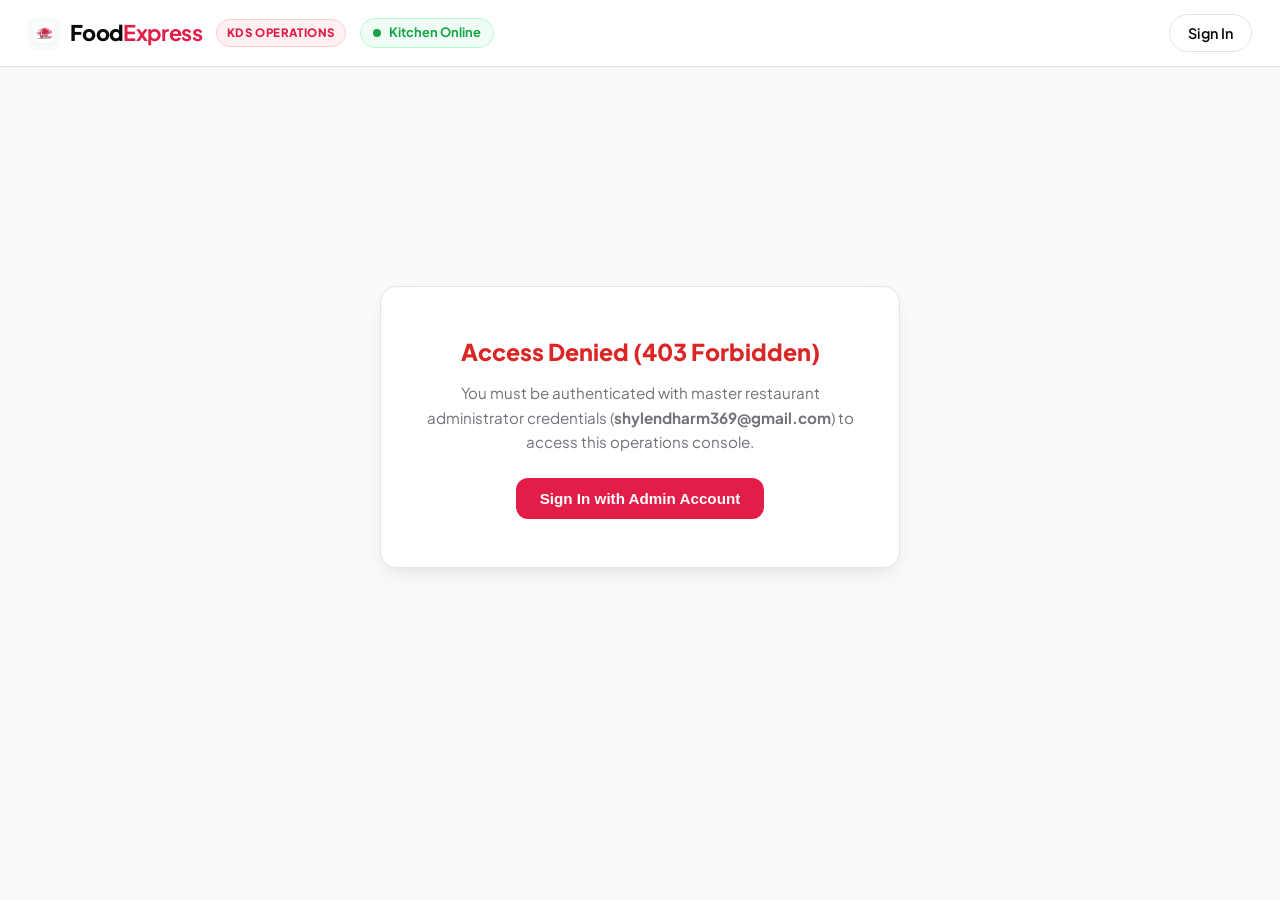
==== commit e99b982a: "Updated the UI of both pages to minimalist style" ====
--- a/frontend/admin.html
+++ b/frontend/admin.html
@@ -26,7 +26,7 @@
         <div class="admin-topbar-container">
             <div class="admin-brand-cluster">
                 <div class="admin-brand-link">
-                    <span class="admin-brand-icon">🍕</span>
+                    <img src="assets/logo.png" alt="FoodExpress Logo" class="brand-logo">
                     <span class="admin-brand-title">Food<strong>Express</strong></span>
                 </div>
                 <span class="admin-badge-ops">KDS Operations</span>
@@ -48,7 +48,7 @@
     <!-- ========================================================= -->
     <div id="admin-access-denied" class="admin-access-denied hidden">
         <div class="denied-card">
-            <span class="denied-icon">🛑</span>
+
             <h2>Access Denied (403 Forbidden)</h2>
             <p>
                 You must be authenticated with master restaurant administrator credentials
@@ -68,7 +68,7 @@
         <!-- Executive KPI Metrics Ribbon -->
         <section class="admin-metrics-ribbon">
             <div class="metric-card">
-                <div class="metric-icon-wrap bg-green">💰</div>
+                <div class="metric-icon-wrap bg-green">$</div>
                 <div class="metric-details">
                     <span class="metric-label">Today's Revenue</span>
                     <h3 id="metric-revenue">$0.00</h3>
@@ -77,7 +77,7 @@
             </div>
 
             <div class="metric-card">
-                <div class="metric-icon-wrap bg-blue">📦</div>
+                <div class="metric-icon-wrap bg-blue">#</div>
                 <div class="metric-details">
                     <span class="metric-label">Total Orders</span>
                     <h3 id="metric-orders">0</h3>
@@ -86,7 +86,7 @@
             </div>
 
             <div class="metric-card">
-                <div class="metric-icon-wrap bg-orange">🔥</div>
+                <div class="metric-icon-wrap bg-orange">•</div>
                 <div class="metric-details">
                     <span class="metric-label">In Kitchen Prep</span>
                     <h3 id="metric-active">0</h3>
@@ -95,7 +95,7 @@
             </div>
 
             <div class="metric-card">
-                <div class="metric-icon-wrap bg-purple">🛵</div>
+                <div class="metric-icon-wrap bg-purple">•</div>
                 <div class="metric-details">
                     <span class="metric-label">En Route</span>
                     <h3 id="metric-delivering">0</h3>
@@ -109,11 +109,11 @@
             <!-- Mode Selector Switch -->
             <div class="admin-mode-tabs">
                 <button id="admin-tab-orders" class="admin-mode-btn active">
-                    <span>📋</span>
+
                     <span>Kitchen Tickets (KDS)</span>
                 </button>
                 <button id="admin-tab-inventory" class="admin-mode-btn">
-                    <span>📦</span>
+
                     <span>Menu Stock (80 Dishes)</span>
                 </button>
             </div>
@@ -121,7 +121,7 @@
             <!-- Utility Controls: Manual refresh -->
             <div class="admin-utility-controls">
                 <button id="refresh-orders-btn" class="btn-util-refresh" title="Reload live tickets">
-                    <span>🔄</span>
+
                     <span>Refresh</span>
                 </button>
             </div>
@@ -135,14 +135,14 @@
             <div class="kds-filter-toolbar">
                 <div class="kds-status-filters">
                     <button class="order-filter-btn active" data-status="">All Tickets</button>
-                    <button class="order-filter-btn" data-status="PENDING">⏳ New Tickets</button>
-                    <button class="order-filter-btn" data-status="PREPARING">🔥 Cooking</button>
-                    <button class="order-filter-btn" data-status="OUT_FOR_DELIVERY">🛵 En Route</button>
-                    <button class="order-filter-btn" data-status="DELIVERED">✅ Delivered</button>
+                    <button class="order-filter-btn" data-status="PENDING">New Tickets</button>
+                    <button class="order-filter-btn" data-status="PREPARING">Cooking</button>
+                    <button class="order-filter-btn" data-status="OUT_FOR_DELIVERY">En Route</button>
+                    <button class="order-filter-btn" data-status="DELIVERED">Delivered</button>
                 </div>
 
                 <div class="kds-search-box">
-                    <span>🔍</span>
+
                     <input type="text" id="admin-orders-search" placeholder="Search by customer, phone, or order #ID..."
                         autocomplete="off">
                 </div>
@@ -170,7 +170,7 @@
                     </div>
 
                     <div class="inventory-search-wrap">
-                        <span>🔍</span>
+
                         <input type="text" id="inventory-search-input" placeholder="Search dishes by name..."
                             autocomplete="off">
                     </div>
--- a/frontend/css/style.css
+++ b/frontend/css/style.css
@@ -1,290 +1,494 @@
 /* =============================================================
-   1. GLOBAL RESET & DESIGN VARIABLES
+   FOODEXPRESS - MODERN MINIMALIST DESIGN SYSTEM
+   Theme: Modern Minimalist Light (UberEats / DoorDash Aesthetic)
    ============================================================= */
-/* CSS Variables: A single place to change brand colors and fonts */
+
+/* -------------------------------------------------------------
+   1. DESIGN TOKENS & VARIABLES
+   ------------------------------------------------------------- */
 :root {
-    --primary: #E23744;
-    /* Appetizing vibrant restaurant red */
-    --primary-hover: #C5222F;
-    /* Darker red when hovering buttons */
+    /* Brand Primary Accent */
+    --primary: #E11D48;
+    --primary-hover: #BE123C;
+    --primary-subtle: #FFF1F2;
+    --primary-border: #FECDD3;
+
+    /* Neutrals & Surfaces */
+    --bg-page: #FAFAFA;
+    --surface: #FFFFFF;
+    --surface-hover: #F4F4F5;
+    --surface-sunken: #F4F4F5;
+
+    /* High-Contrast Typography */
+    --text-main: #09090B;
+    --text-body: #27272A;
+    --text-muted: #71717A;
+    --text-faint: #A1A1AA;
+
+    /* Borders & Dividers */
+    --border: #E4E4E7;
+    --border-light: #F4F4F5;
+    --border-dark: #D4D4D8;
+
+    /* Culinary Flags */
     --veg-color: #16A34A;
-    /* Fresh green for vegetarian food */
-    --nonveg-color: #DC2626;
-    /* Red badge for non-veg */
-    --bg-page: #F8FAFC;
-    /* Soft light-gray background */
-    --surface: #FFFFFF;
-    /* Pure white for cards & navbar */
-    --text-main: #0F172A;
-    /* Dark slate for readable text */
-    --text-muted: #64748B;
-    /* Gray for secondary subtitles */
-    --border: #E2E8F0;
-    /* Subtle dividing border line */
-    --shadow-sm: 0 1px 3px rgba(0, 0, 0, 0.06);
-    --shadow-md: 0 4px 12px rgba(0, 0, 0, 0.08);
-    --shadow-lg: 0 10px 25px rgba(0, 0, 0, 0.12);
+    --veg-bg: #F0FDF4;
+    --nonveg-color: #E11D48;
+    --nonveg-bg: #FFF1F2;
+    --star-gold: #F59E0B;
+
+    /* Refined Elevation Shadows */
+    --shadow-subtle: 0 1px 2px rgba(0, 0, 0, 0.04);
+    --shadow-card: 0 1px 3px rgba(0, 0, 0, 0.05), 0 1px 2px rgba(0, 0, 0, 0.03);
+    --shadow-card-hover: 0 10px 25px -5px rgba(0, 0, 0, 0.08), 0 8px 10px -6px rgba(0, 0, 0, 0.04);
+    --shadow-drawer: -4px 0 24px rgba(0, 0, 0, 0.12);
+
+    /* Radii */
     --radius-sm: 8px;
     --radius-md: 12px;
-    --radius-lg: 18px;
-    --font-family: 'Plus Jakarta Sans', system-ui, -apple-system, sans-serif;
-}
-
-/* Universal reset: Makes padding and margins behave consistently */
+    --radius-lg: 16px;
+    --radius-full: 9999px;
+
+    --font-family: 'Plus Jakarta Sans', system-ui, -apple-system, BlinkMacSystemFont, 'Segoe UI', Roboto, sans-serif;
+    --transition: all 0.2s cubic-bezier(0.16, 1, 0.3, 1);
+}
+
+/* -------------------------------------------------------------
+   2. GLOBAL RESET & BASE STYLING
+   ------------------------------------------------------------- */
 * {
     margin: 0;
     padding: 0;
     box-sizing: border-box;
+    -webkit-font-smoothing: antialiased;
 }
 
 body {
     font-family: var(--font-family);
     background-color: var(--bg-page);
-    color: var(--text-main);
+    color: var(--text-body);
     line-height: 1.5;
     overflow-x: hidden;
 }
 
-/* =============================================================
-   2. NAVIGATION BAR
-   ============================================================= */
+/* -------------------------------------------------------------
+   3. STICKY GLASSMORPHIC TOPBAR
+   ------------------------------------------------------------- */
 .navbar {
     position: sticky;
     top: 0;
     z-index: 100;
-    background-color: var(--surface);
+    background: rgba(255, 255, 255, 0.92);
+    backdrop-filter: blur(16px);
+    -webkit-backdrop-filter: blur(16px);
     border-bottom: 1px solid var(--border);
-    box-shadow: var(--shadow-sm);
+    transition: var(--transition);
 }
 
 .nav-container {
-    max-width: 1200px;
+    max-width: 1280px;
     margin: 0 auto;
-    padding: 14px 24px;
-    display: flex;
-    /* Flexbox: Logo on left, Cart on right */
+    padding: 14px 28px;
+    display: flex;
     justify-content: space-between;
-    /* Pushes them to opposite ends */
     align-items: center;
 }
 
 .brand {
     display: flex;
     align-items: center;
-    gap: 8px;
+    gap: 10px;
     text-decoration: none;
-    /* Removes blue underline from link */
-    color: var(--text-main);
-    font-size: 1.4rem;
-    font-weight: 700;
+    color: var(--text-main);
+    font-size: 1.35rem;
+    font-weight: 800;
+    letter-spacing: -0.03em;
+}
+
+.brand-logo {
+    width: 32px;
+    height: 32px;
+    border-radius: var(--radius-sm);
+    object-fit: cover;
+    flex-shrink: 0;
+    display: block;
+    box-shadow: var(--shadow-subtle);
 }
 
 .brand strong {
     color: var(--primary);
-    /* Highlights "Express" in red */
-}
-
-.cart-btn {
-    background-color: var(--primary);
-    color: white;
-    border: none;
-    padding: 10px 20px;
-    border-radius: 9999px;
-    /* Pill-shaped rounded button */
+    font-weight: 800;
+}
+
+.nav-actions {
+    display: flex;
+    align-items: center;
+    gap: 12px;
+}
+
+/* Sign In Button */
+.btn-login {
+    display: inline-flex;
+    align-items: center;
+    gap: 6px;
+    background: transparent;
+    color: var(--text-main);
+    border: 1px solid var(--border);
+    padding: 9px 18px;
+    border-radius: var(--radius-full);
     font-family: inherit;
     font-weight: 600;
-    font-size: 0.95rem;
-    display: flex;
+    font-size: 0.9rem;
+    cursor: pointer;
+    text-decoration: none;
+    transition: var(--transition);
+}
+
+.btn-login:hover {
+    background: var(--surface-hover);
+    border-color: var(--border-dark);
+}
+
+/* Minimalist Dark Pill Cart Button */
+.cart-btn {
+    background-color: var(--text-main);
+    color: #FFFFFF;
+    border: none;
+    padding: 9px 20px;
+    border-radius: var(--radius-full);
+    font-family: inherit;
+    font-weight: 600;
+    font-size: 0.9rem;
+    display: inline-flex;
+    align-items: center;
+    gap: 10px;
+    cursor: pointer;
+    box-shadow: var(--shadow-subtle);
+    transition: var(--transition);
+}
+
+.cart-btn:hover {
+    background-color: #27272A;
+    transform: translateY(-1px);
+}
+
+.cart-btn .badge {
+    background: var(--primary);
+    color: white;
+    font-size: 0.75rem;
+    font-weight: 800;
+    min-width: 20px;
+    height: 20px;
+    border-radius: 10px;
+    display: inline-flex;
+    align-items: center;
+    justify-content: center;
+    padding: 0 6px;
+}
+
+/* User Profile Avatar Dropdown */
+.user-menu-container {
+    position: relative;
+}
+
+.user-menu-btn {
+    display: inline-flex;
     align-items: center;
     gap: 8px;
+    background: var(--surface);
+    border: 1px solid var(--border);
+    padding: 6px 14px 6px 8px;
+    border-radius: var(--radius-full);
     cursor: pointer;
-    box-shadow: var(--shadow-sm);
-    transition: background-color 0.2s, transform 0.1s;
-}
-
-.cart-btn:hover {
-    background-color: var(--primary-hover);
-    transform: translateY(-1px);
-    /* Subtle lift when mouse hovers */
-}
-
-.badge {
-    background-color: white;
-    color: var(--primary);
+    font-family: inherit;
+    font-weight: 600;
+    font-size: 0.88rem;
+    color: var(--text-main);
+    transition: var(--transition);
+}
+
+.user-menu-btn:hover {
+    border-color: var(--border-dark);
+}
+
+.user-avatar {
+    width: 28px;
+    height: 28px;
+    border-radius: 50%;
+    background: #E2E8F0;
+    color: var(--text-main);
+    font-weight: 700;
     font-size: 0.8rem;
-    font-weight: 800;
-    padding: 2px 8px;
-    border-radius: 9999px;
-}
-
-/* =============================================================
-   3. HERO BANNER
-   ============================================================= */
+    display: flex;
+    align-items: center;
+    justify-content: center;
+    overflow: hidden;
+}
+
+.user-avatar img {
+    width: 100%;
+    height: 100%;
+    object-fit: cover;
+}
+
+.user-dropdown {
+    position: absolute;
+    right: 0;
+    top: calc(100% + 8px);
+    width: 220px;
+    background: var(--surface);
+    border: 1px solid var(--border);
+    border-radius: var(--radius-md);
+    box-shadow: var(--shadow-card-hover);
+    padding: 8px;
+    display: none;
+    z-index: 150;
+}
+
+.user-dropdown.show {
+    display: block;
+    animation: fadeInDropdown 0.15s ease-out;
+}
+
+@keyframes fadeInDropdown {
+    from {
+        opacity: 0;
+        transform: translateY(-4px);
+    }
+
+    to {
+        opacity: 1;
+        transform: translateY(0);
+    }
+}
+
+.dropdown-header {
+    padding: 10px 12px;
+    border-bottom: 1px solid var(--border-light);
+    margin-bottom: 6px;
+}
+
+.dropdown-user-name {
+    font-weight: 700;
+    font-size: 0.92rem;
+    color: var(--text-main);
+}
+
+.dropdown-user-email {
+    font-size: 0.78rem;
+    color: var(--text-muted);
+    overflow: hidden;
+    text-overflow: ellipsis;
+    white-space: nowrap;
+}
+
+.dropdown-item {
+    display: block;
+    padding: 9px 12px;
+    border-radius: 6px;
+    color: var(--text-body);
+    font-size: 0.88rem;
+    font-weight: 600;
+    text-decoration: none;
+    border: none;
+    background: transparent;
+    width: 100%;
+    text-align: left;
+    cursor: pointer;
+    transition: var(--transition);
+}
+
+.dropdown-item:hover {
+    background: var(--surface-hover);
+    color: var(--text-main);
+}
+
+.dropdown-item.logout {
+    color: #DC2626;
+}
+
+.dropdown-item.logout:hover {
+    background: #FEF2F2;
+}
+
+/* -------------------------------------------------------------
+   4. MODERN MINIMALIST HERO
+   ------------------------------------------------------------- */
 .hero-section {
-    background: linear-gradient(135deg, #FFF1F2 0%, #FFE4E6 100%);
-    padding: 48px 24px;
+    background: #FFFFFF;
+    border-bottom: 1px solid var(--border-light);
+    padding: 44px 24px 36px;
     text-align: center;
-    border-bottom: 1px solid #FECDD3;
 }
 
 .hero-content {
-    max-width: 700px;
+    max-width: 720px;
     margin: 0 auto;
 }
 
-.hero-section h1 {
-    font-size: 2.2rem;
-    font-weight: 800;
-    color: #881337;
-    margin-bottom: 10px;
-}
-
-.hero-section p {
-    color: #9F1239;
+.hero-pill-badge {
+    display: inline-flex;
+    align-items: center;
+    gap: 6px;
+    background: var(--surface-sunken);
+    border: 1px solid var(--border);
+    color: var(--text-muted);
+    font-size: 0.78rem;
+    font-weight: 700;
+    letter-spacing: 0.02em;
+    text-transform: uppercase;
+    padding: 5px 14px;
+    border-radius: var(--radius-full);
+    margin-bottom: 18px;
+}
+
+.hero-content h1 {
+    font-size: 2.75rem;
+    font-weight: 800;
+    letter-spacing: -0.04em;
+    color: var(--text-main);
+    line-height: 1.15;
+    margin-bottom: 12px;
+}
+
+.hero-content p {
     font-size: 1.05rem;
-}
-
-/* =============================================================
-   4. CONTROLS BAR (Search Bar, Category Tabs & Veg Toggle)
-   ============================================================= */
+    color: var(--text-muted);
+    line-height: 1.5;
+}
+
+/* -------------------------------------------------------------
+   5. STICKY CONTROLS & FILTER TOOLBAR
+   ------------------------------------------------------------- */
 .controls-section {
-    max-width: 1200px;
-    margin: 24px auto 0;
-    padding: 0 24px;
+    position: sticky;
+    top: 61px;
+    z-index: 90;
+    background: rgba(250, 250, 250, 0.94);
+    backdrop-filter: blur(12px);
+    -webkit-backdrop-filter: blur(12px);
+    border-bottom: 1px solid var(--border);
+    padding: 12px 0;
 }
 
 .controls-container {
-    display: flex;
+    max-width: 1280px;
+    margin: 0 auto;
+    padding: 0 28px;
+    display: flex;
+    align-items: center;
+    gap: 16px;
     justify-content: space-between;
-    align-items: center;
-    gap: 16px;
-    flex-wrap: wrap;
-}
-
-/* --- Real-Time Live Menu Search Bar --- */
+}
+
+/* Minimalist Search Box */
 .search-box {
     position: relative;
-    display: flex;
-    align-items: center;
-    min-width: 260px;
-    max-width: 340px;
-    flex: 1 1 260px;
+    flex: 0 0 320px;
+    display: flex;
+    align-items: center;
+}
+
+.search-box input {
+    width: 100%;
     background: var(--surface);
     border: 1px solid var(--border);
-    border-radius: 9999px;
-    padding: 6px 16px;
-    transition: border-color 0.2s ease, box-shadow 0.2s ease;
-    box-shadow: var(--shadow-sm);
-}
-
-.search-box:focus-within {
-    border-color: var(--primary);
-    box-shadow: 0 0 0 3px rgba(226, 55, 68, 0.12);
-}
-
-.search-icon {
-    font-size: 0.95rem;
-    margin-right: 8px;
-    color: var(--text-muted);
-    user-select: none;
-}
-
-.search-box input {
-    width: 100%;
-    border: none;
+    color: var(--text-main);
+    font-family: inherit;
+    font-size: 0.88rem;
+    padding: 9px 36px 9px 14px;
+    border-radius: var(--radius-full);
     outline: none;
-    background: transparent;
-    font-family: inherit;
-    font-size: 0.9rem;
-    color: var(--text-main);
+    transition: var(--transition);
+}
+
+.search-box input:focus {
+    border-color: var(--text-main);
+    box-shadow: 0 0 0 2px rgba(9, 9, 11, 0.08);
 }
 
 .search-box input::placeholder {
-    color: var(--text-muted);
-    font-size: 0.88rem;
+    color: var(--text-faint);
 }
 
 .clear-search-btn {
+    position: absolute;
+    right: 12px;
     background: none;
     border: none;
+    font-size: 1.1rem;
+    color: var(--text-muted);
     cursor: pointer;
-    font-size: 1.25rem;
-    color: var(--text-muted);
-    padding: 0 4px;
     line-height: 1;
-    transition: color 0.15s ease;
-}
-
-.clear-search-btn:hover {
-    color: var(--primary);
 }
 
 .clear-search-btn.hidden {
     display: none;
 }
 
-/* --- Category Navigation Tabs --- */
+/* UberEats-Style Horizontal Scrolling Category Pills */
 .category-tabs {
     display: flex;
+    align-items: center;
     gap: 8px;
     overflow-x: auto;
-    padding-bottom: 4px;
     scrollbar-width: none;
-    /* Firefox */
+    -webkit-overflow-scrolling: touch;
+    flex-grow: 1;
 }
 
 .category-tabs::-webkit-scrollbar {
     display: none;
-    /* Chrome, Safari, Edge */
 }
 
 .tab-btn {
     background: var(--surface);
     border: 1px solid var(--border);
+    color: var(--text-muted);
+    font-family: inherit;
+    font-size: 0.88rem;
+    font-weight: 600;
     padding: 8px 18px;
-    border-radius: 9999px;
-    font-family: inherit;
-    font-weight: 600;
-    font-size: 0.9rem;
-    color: var(--text-muted);
+    border-radius: var(--radius-full);
+    white-space: nowrap;
     cursor: pointer;
-    white-space: nowrap;
-    transition: all 0.2s;
+    transition: var(--transition);
 }
 
 .tab-btn:hover {
-    border-color: var(--primary);
-    color: var(--primary);
+    color: var(--text-main);
+    border-color: var(--border-dark);
 }
 
 .tab-btn.active {
-    background-color: var(--primary);
-    border-color: var(--primary);
-    color: white;
-}
-
-/* --- Modern Veg-Only Toggle Switch --- */
+    background: var(--text-main);
+    color: #FFFFFF;
+    border-color: var(--text-main);
+}
+
+/* iOS-Style Minimalist Veg Only Toggle */
 .filter-toggle {
-    display: flex;
-    align-items: center;
-    gap: 10px;
+    display: inline-flex;
+    align-items: center;
+    gap: 9px;
     background: var(--surface);
-    padding: 6px 14px;
     border: 1px solid var(--border);
-    border-radius: 9999px;
+    padding: 5px 12px;
+    border-radius: var(--radius-full);
+    flex-shrink: 0;
 }
 
 .toggle-label {
-    font-size: 0.9rem;
-    font-weight: 600;
-    color: var(--veg-color);
+    font-size: 0.84rem;
+    font-weight: 700;
+    color: var(--text-body);
 }
 
 .switch {
     position: relative;
     display: inline-block;
-    width: 42px;
-    height: 24px;
+    width: 36px;
+    height: 20px;
 }
 
 .switch input {
@@ -295,14 +499,2200 @@
 
 .slider {
     position: absolute;
+    inset: 0;
+    cursor: pointer;
+    background-color: #E4E4E7;
+    border-radius: var(--radius-full);
+    transition: 0.25s ease;
+}
+
+.slider:before {
+    position: absolute;
+    content: "";
+    height: 14px;
+    width: 14px;
+    left: 3px;
+    bottom: 3px;
+    background-color: white;
+    border-radius: 50%;
+    transition: 0.25s ease;
+    box-shadow: 0 1px 3px rgba(0, 0, 0, 0.2);
+}
+
+input:checked+.slider {
+    background-color: var(--veg-color);
+}
+
+input:checked+.slider:before {
+    transform: translateX(16px);
+}
+
+/* -------------------------------------------------------------
+   6. MAIN FOOD CARD GRID
+   ------------------------------------------------------------- */
+.main-content {
+    max-width: 1280px;
+    margin: 32px auto 80px;
+    padding: 0 28px;
+}
+
+.section-header {
+    display: flex;
+    justify-content: space-between;
+    align-items: baseline;
+    margin-bottom: 24px;
+    border-bottom: 1px solid var(--border-light);
+    padding-bottom: 12px;
+}
+
+.section-header h2 {
+    font-size: 1.5rem;
+    font-weight: 800;
+    letter-spacing: -0.02em;
+    color: var(--text-main);
+}
+
+.items-count {
+    font-size: 0.85rem;
+    color: var(--text-muted);
+    font-weight: 600;
+}
+
+/* Modern Card Grid */
+.menu-grid {
+    display: grid;
+    grid-template-columns: repeat(auto-fill, minmax(285px, 1fr));
+    gap: 24px;
+}
+
+/* Minimalist Elevated Food Card */
+.food-card {
+    background-color: var(--surface);
+    border: 1px solid var(--border);
+    border-radius: var(--radius-lg);
+    overflow: hidden;
+    box-shadow: var(--shadow-card);
+    display: flex;
+    flex-direction: column;
+    transition: var(--transition);
+}
+
+.food-card:hover {
+    transform: translateY(-4px);
+    box-shadow: var(--shadow-card-hover);
+    border-color: var(--border-dark);
+}
+
+.card-img-wrapper {
+    position: relative;
+    width: 100%;
+    height: 195px;
+    background-color: var(--surface-sunken);
+    overflow: hidden;
+}
+
+.card-img {
+    width: 100%;
+    height: 100%;
+    object-fit: cover;
+    transition: transform 0.4s cubic-bezier(0.16, 1, 0.3, 1);
+}
+
+.food-card:hover .card-img {
+    transform: scale(1.04);
+}
+
+/* Clean International Veg/Non-Veg Dot Badge */
+.diet-indicator {
+    position: absolute;
+    top: 12px;
+    left: 12px;
+    display: inline-flex;
+    align-items: center;
+    gap: 5px;
+    background: rgba(255, 255, 255, 0.95);
+    backdrop-filter: blur(8px);
+    padding: 4px 8px;
+    border-radius: 6px;
+    font-size: 0.72rem;
+    font-weight: 700;
+    box-shadow: 0 1px 3px rgba(0, 0, 0, 0.1);
+}
+
+.diet-dot {
+    width: 8px;
+    height: 8px;
+    border-radius: 50%;
+    display: inline-block;
+}
+
+.diet-indicator.veg {
+    color: #166534;
+    border: 1px solid #BBF7D0;
+}
+
+.diet-indicator.veg .diet-dot {
+    background: var(--veg-color);
+}
+
+.diet-indicator.non-veg {
+    color: #991B1B;
+    border: 1px solid #FECDD3;
+}
+
+.diet-indicator.non-veg .diet-dot {
+    background: var(--nonveg-color);
+}
+
+/* Card Body */
+.card-body {
+    padding: 16px 18px 18px;
+    display: flex;
+    flex-direction: column;
+    flex-grow: 1;
+}
+
+.card-meta-row {
+    display: flex;
+    align-items: center;
+    gap: 8px;
+    font-size: 0.78rem;
+    color: var(--text-muted);
+    font-weight: 600;
+    margin-bottom: 6px;
+}
+
+.card-rating {
+    display: inline-flex;
+    align-items: center;
+    gap: 3px;
+    color: var(--text-main);
+    font-weight: 700;
+}
+
+.card-rating span {
+    color: var(--star-gold);
+}
+
+.dish-name {
+    font-size: 1.1rem;
+    font-weight: 700;
+    letter-spacing: -0.01em;
+    color: var(--text-main);
+    margin-bottom: 6px;
+    line-height: 1.3;
+}
+
+.dish-desc {
+    font-size: 0.84rem;
+    color: var(--text-muted);
+    line-height: 1.45;
+    margin-bottom: 18px;
+    flex-grow: 1;
+    display: -webkit-box;
+    -webkit-line-clamp: 2;
+    -webkit-box-orient: vertical;
+    overflow: hidden;
+}
+
+.card-footer {
+    display: flex;
+    justify-content: space-between;
+    align-items: center;
+    padding-top: 12px;
+    border-top: 1px solid var(--border-light);
+}
+
+.dish-price {
+    font-size: 1.2rem;
+    font-weight: 800;
+    letter-spacing: -0.02em;
+    color: var(--text-main);
+}
+
+/* Minimalist Pill Add Button */
+.add-btn {
+    background-color: var(--surface);
+    color: var(--text-main);
+    border: 1.5px solid var(--border-dark);
+    padding: 7px 18px;
+    border-radius: var(--radius-full);
+    font-family: inherit;
+    font-weight: 700;
+    font-size: 0.86rem;
+    cursor: pointer;
+    transition: var(--transition);
+}
+
+.add-btn:hover {
+    background-color: var(--text-main);
+    color: #FFFFFF;
+    border-color: var(--text-main);
+}
+
+/* Minimalist Food Card Stepper */
+.card-stepper {
+    display: inline-flex;
+    align-items: center;
+    background: var(--surface);
+    border: 1.5px solid var(--text-main);
+    border-radius: var(--radius-full);
+    overflow: hidden;
+    height: 36px;
+}
+
+.card-stepper-btn {
+    background: transparent;
+    border: none;
+    color: var(--text-main);
+    font-size: 1.1rem;
+    font-weight: 700;
+    width: 30px;
+    height: 100%;
+    cursor: pointer;
+    display: flex;
+    align-items: center;
+    justify-content: center;
+    transition: background 0.15s ease;
+}
+
+.card-stepper-btn:hover {
+    background: var(--surface-hover);
+}
+
+.card-stepper-qty {
+    font-weight: 800;
+    font-size: 0.9rem;
+    color: var(--text-main);
+    min-width: 22px;
+    text-align: center;
+}
+
+/* -------------------------------------------------------------
+   7. SLIDING CART DRAWER (DOORDASH STYLE)
+   ------------------------------------------------------------- */
+.cart-backdrop {
+    position: fixed;
+    inset: 0;
+    background: rgba(9, 9, 11, 0.4);
+    backdrop-filter: blur(4px);
+    z-index: 200;
+    transition: opacity 0.3s ease;
+}
+
+.cart-backdrop.hidden {
+    opacity: 0;
+    pointer-events: none;
+}
+
+.cart-drawer {
+    position: fixed;
+    top: 0;
+    right: 0;
+    bottom: 0;
+    width: 420px;
+    max-width: 90vw;
+    background: var(--surface);
+    box-shadow: var(--shadow-drawer);
+    z-index: 250;
+    display: flex;
+    flex-direction: column;
+    transition: transform 0.35s cubic-bezier(0.16, 1, 0.3, 1);
+}
+
+.cart-drawer.closed {
+    transform: translateX(100%);
+}
+
+.cart-drawer.open {
+    transform: translateX(0);
+}
+
+.drawer-header {
+    display: flex;
+    justify-content: space-between;
+    align-items: center;
+    padding: 20px 24px;
+    border-bottom: 1px solid var(--border);
+}
+
+.drawer-header h3 {
+    font-size: 1.2rem;
+    font-weight: 800;
+    letter-spacing: -0.02em;
+    color: var(--text-main);
+}
+
+.close-btn {
+    background: none;
+    border: none;
+    font-size: 1.5rem;
+    color: var(--text-muted);
+    cursor: pointer;
+    line-height: 1;
+}
+
+.close-btn:hover {
+    color: var(--text-main);
+}
+
+.cart-items {
+    flex-grow: 1;
+    overflow-y: auto;
+    padding: 20px 24px;
+}
+
+.cart-item-row {
+    display: flex;
+    justify-content: space-between;
+    align-items: center;
+    padding: 14px 0;
+    border-bottom: 1px solid var(--border-light);
+}
+
+.item-info h4 {
+    font-size: 0.95rem;
+    font-weight: 700;
+    color: var(--text-main);
+    margin-bottom: 2px;
+}
+
+.item-info span {
+    font-size: 0.82rem;
+    color: var(--text-muted);
+}
+
+.qty-controls {
+    display: inline-flex;
+    align-items: center;
+    gap: 8px;
+    background: var(--surface-sunken);
+    padding: 4px 8px;
+    border-radius: var(--radius-sm);
+}
+
+.qty-btn {
+    background: none;
+    border: none;
+    font-size: 1rem;
+    font-weight: 700;
+    color: var(--text-main);
+    cursor: pointer;
+    width: 20px;
+    height: 20px;
+    display: flex;
+    align-items: center;
+    justify-content: center;
+}
+
+.qty-number {
+    font-size: 0.88rem;
+    font-weight: 700;
+    color: var(--text-main);
+    min-width: 16px;
+    text-align: center;
+}
+
+.empty-cart-state {
+    text-align: center;
+    padding: 60px 20px;
+    color: var(--text-muted);
+}
+
+.empty-cart-state p {
+    font-size: 1rem;
+    font-weight: 700;
+    color: var(--text-main);
+    margin-bottom: 4px;
+}
+
+.empty-cart-state small {
+    font-size: 0.85rem;
+}
+
+.drawer-footer {
+    padding: 20px 24px;
+    border-top: 1px solid var(--border);
+    background: #FFFFFF;
+}
+
+.price-row {
+    display: flex;
+    justify-content: space-between;
+    font-size: 0.88rem;
+    color: var(--text-muted);
+    margin-bottom: 8px;
+}
+
+.free-delivery {
+    color: var(--veg-color);
+    font-weight: 700;
+}
+
+.total-row {
+    font-size: 1.15rem;
+    font-weight: 800;
+    color: var(--text-main);
+    border-top: 1px solid var(--border-light);
+    padding-top: 10px;
+    margin-top: 8px;
+}
+
+.place-order-btn {
+    display: flex;
+    justify-content: center;
+    align-items: center;
+    gap: 6px;
+    width: 100%;
+    background: var(--primary);
+    color: white;
+    border: none;
+    padding: 14px 20px;
+    border-radius: var(--radius-md);
+    font-family: inherit;
+    font-size: 1rem;
+    font-weight: 700;
+    text-decoration: none;
+    cursor: pointer;
+    margin-top: 14px;
+    transition: var(--transition);
+}
+
+.place-order-btn:hover {
+    background: var(--primary-hover);
+}
+
+/* -------------------------------------------------------------
+   8. AUTHENTICATION POPUP MODAL
+   ------------------------------------------------------------- */
+.modal-backdrop {
+    position: fixed;
+    inset: 0;
+    background: rgba(9, 9, 11, 0.45);
+    backdrop-filter: blur(6px);
+    z-index: 300;
+    display: flex;
+    align-items: center;
+    justify-content: center;
+    opacity: 0;
+    pointer-events: none;
+    transition: opacity 0.2s ease;
+}
+
+.modal-backdrop.open {
+    opacity: 1;
+    pointer-events: auto;
+}
+
+.modal-dialog {
+    background: var(--surface);
+    width: 100%;
+    max-width: 440px;
+    border-radius: var(--radius-lg);
+    box-shadow: var(--shadow-card-hover);
+    padding: 32px;
+    position: relative;
+    border: 1px solid var(--border);
+}
+
+.modal-close-btn {
+    position: absolute;
+    top: 20px;
+    right: 20px;
+    background: none;
+    border: none;
+    font-size: 1.4rem;
+    color: var(--text-muted);
+    cursor: pointer;
+}
+
+.modal-close-btn:hover {
+    color: var(--text-main);
+}
+
+.sso-header {
+    text-align: center;
+    margin-bottom: 24px;
+}
+
+.sso-title {
+    font-size: 1.45rem;
+    font-weight: 800;
+    letter-spacing: -0.02em;
+    color: var(--text-main);
+    margin-bottom: 6px;
+}
+
+.sso-subtitle {
+    font-size: 0.88rem;
+    color: var(--text-muted);
+    line-height: 1.45;
+}
+
+.btn-google-sso {
+    width: 100%;
+    background: #FFFFFF;
+    color: var(--text-main);
+    border: 1.5px solid var(--border-dark);
+    padding: 12px 18px;
+    border-radius: var(--radius-md);
+    font-family: inherit;
+    font-weight: 700;
+    font-size: 0.95rem;
+    display: flex;
+    align-items: center;
+    justify-content: center;
+    gap: 12px;
+    cursor: pointer;
+    transition: var(--transition);
+}
+
+.btn-google-sso:hover {
+    background: var(--surface-hover);
+    border-color: var(--text-main);
+}
+
+.google-icon-svg {
+    width: 18px;
+    height: 18px;
+}
+
+.auth-error-banner {
+    display: none;
+    background: #FEF2F2;
+    border: 1px solid #FECDD3;
+    color: #991B1B;
+    padding: 10px 14px;
+    border-radius: 8px;
+    font-size: 0.82rem;
+    margin-bottom: 16px;
+    text-align: center;
+}
+
+.auth-error-banner.show {
+    display: block;
+}
+
+/* =============================================================
+   FILE: frontend/css/style.css (Line 1066 to End)
+   ============================================================= */
+
+/* -------------------------------------------------------------
+   9. CHECKOUT PAGE STYLING (MODERN MINIMALIST LIGHT)
+   ------------------------------------------------------------- */
+.back-link {
+    color: var(--text-muted);
+    text-decoration: none;
+    font-weight: 700;
+    font-size: 0.9rem;
+    transition: var(--transition);
+}
+
+.back-link:hover {
+    color: var(--primary);
+}
+
+.checkout-main {
+    max-width: 1140px;
+    margin: 36px auto 64px;
+    padding: 0 24px;
+}
+
+.checkout-header {
+    margin-bottom: 28px;
+}
+
+.checkout-header h1 {
+    font-size: 2.1rem;
+    font-weight: 800;
+    letter-spacing: -0.025em;
+    color: var(--text-main);
+    margin-bottom: 6px;
+}
+
+.checkout-header p {
+    color: var(--text-muted);
+    font-size: 0.95rem;
+}
+
+.checkout-grid {
+    display: grid;
+    grid-template-columns: 1.45fr 1fr;
+    gap: 32px;
+    align-items: start;
+}
+
+.checkout-card {
+    background: var(--surface);
+    border: 1px solid var(--border);
+    border-radius: var(--radius-lg);
+    padding: 28px;
+    box-shadow: var(--shadow-card);
+}
+
+.checkout-card h3 {
+    font-size: 1.25rem;
+    font-weight: 800;
+    letter-spacing: -0.02em;
+    color: var(--text-main);
+    margin-bottom: 20px;
+    padding-bottom: 14px;
+    border-bottom: 1px solid var(--border-light);
+}
+
+.form-group {
+    margin-bottom: 20px;
+}
+
+.form-group label {
+    display: block;
+    font-size: 0.88rem;
+    font-weight: 700;
+    color: var(--text-main);
+    margin-bottom: 6px;
+}
+
+.form-group input,
+.form-group textarea {
+    width: 100%;
+    padding: 12px 16px;
+    border: 1.5px solid var(--border);
+    border-radius: var(--radius-sm);
+    font-family: inherit;
+    font-size: 0.95rem;
+    color: var(--text-main);
+    background: #FFFFFF;
+    transition: var(--transition);
+}
+
+.form-group input:focus,
+.form-group textarea:focus {
+    outline: none;
+    border-color: var(--primary);
+    box-shadow: 0 0 0 3px rgba(225, 29, 72, 0.12);
+}
+
+.form-group input::placeholder,
+.form-group textarea::placeholder {
+    color: var(--text-faint);
+}
+
+.form-row {
+    display: grid;
+    grid-template-columns: 1fr 1fr;
+    gap: 16px;
+}
+
+.error-msg {
+    color: var(--nonveg-color);
+    font-size: 0.8rem;
+    font-weight: 600;
+    margin-top: 5px;
+    display: block;
+}
+
+/* Modern Selectable Payment Option Cards */
+.payment-options {
+    display: flex;
+    flex-direction: column;
+    gap: 12px;
+}
+
+.payment-option {
+    display: flex;
+    align-items: center;
+    gap: 14px;
+    padding: 14px 18px;
+    border: 1.5px solid var(--border);
+    border-radius: var(--radius-md);
+    background: #FFFFFF;
+    cursor: pointer;
+    transition: var(--transition);
+}
+
+.payment-option:hover {
+    background: var(--surface-hover);
+    border-color: var(--border-dark);
+}
+
+.payment-option.selected {
+    border-color: var(--primary);
+    background: var(--primary-subtle);
+    box-shadow: 0 0 0 1px var(--primary);
+}
+
+.payment-option input[type="radio"] {
+    accent-color: var(--primary);
+    width: 18px;
+    height: 18px;
+    cursor: pointer;
+}
+
+.payment-text {
+    font-size: 0.95rem;
+    font-weight: 700;
+    color: var(--text-main);
+}
+
+/* Order Summary Items Breakdown */
+.checkout-items-list {
+    max-height: 320px;
+    overflow-y: auto;
+    margin-bottom: 20px;
+    padding-right: 4px;
+}
+
+.checkout-item-row {
+    display: flex;
+    justify-content: space-between;
+    align-items: center;
+    padding: 12px 0;
+    border-bottom: 1px solid var(--border-light);
+}
+
+.checkout-item-row:last-child {
+    border-bottom: none;
+}
+
+.checkout-item-info h4 {
+    font-size: 0.95rem;
+    font-weight: 700;
+    color: var(--text-main);
+    margin-bottom: 2px;
+}
+
+.checkout-item-info span {
+    font-size: 0.84rem;
+    color: var(--text-muted);
+}
+
+.checkout-item-price {
+    font-weight: 800;
+    font-size: 0.96rem;
+    color: var(--text-main);
+}
+
+.checkout-pricing {
+    border-top: 1px solid var(--border);
+    padding-top: 16px;
+    margin-bottom: 20px;
+}
+
+.guarantee-box {
+    background: var(--surface-sunken);
+    border: 1px dashed var(--border-dark);
+    padding: 14px 16px;
+    border-radius: var(--radius-sm);
+    display: flex;
+    align-items: center;
+    gap: 10px;
+    color: var(--text-muted);
+    font-size: 0.84rem;
+    font-weight: 500;
+}
+
+.checkout-submit-btn {
+    border: none;
+    cursor: pointer;
+    margin-top: 18px;
+}
+
+/* -------------------------------------------------------------
+   10. ORDER TRACKING & STEPPER STYLING (MODERN MINIMALIST LIGHT)
+   ------------------------------------------------------------- */
+.tracking-main {
+    max-width: 1040px;
+    margin: 36px auto 64px;
+    padding: 0 24px;
+}
+
+.tracking-header {
+    text-align: center;
+    margin-bottom: 32px;
+}
+
+.success-badge {
+    display: inline-block;
+    background: #ECFDF5;
+    color: var(--veg-color);
+    font-weight: 800;
+    font-size: 0.82rem;
+    padding: 5px 14px;
+    border-radius: var(--radius-full);
+    border: 1px solid #BBF7D0;
+    margin-bottom: 12px;
+    letter-spacing: 0.04em;
+    text-transform: uppercase;
+}
+
+.tracking-header h1 {
+    font-size: 2.2rem;
+    font-weight: 800;
+    letter-spacing: -0.025em;
+    color: var(--text-main);
+    margin-bottom: 6px;
+}
+
+.tracking-header p {
+    color: var(--text-muted);
+    font-size: 1rem;
+}
+
+.tracking-header p strong {
+    color: var(--text-main);
+    font-weight: 700;
+}
+
+/* 4-Stage Modern Stepper */
+.stepper-card {
+    background: var(--surface);
+    border: 1px solid var(--border);
+    border-radius: var(--radius-lg);
+    padding: 36px 28px;
+    margin-bottom: 32px;
+    box-shadow: var(--shadow-card);
+}
+
+.stepper-track {
+    display: flex;
+    align-items: center;
+    justify-content: space-between;
+    max-width: 820px;
+    margin: 0 auto;
+}
+
+.step-item {
+    display: flex;
+    flex-direction: column;
+    align-items: center;
+    text-align: center;
+    gap: 10px;
+    opacity: 0.38;
+    transition: var(--transition);
+}
+
+.step-item.active {
+    opacity: 1;
+}
+
+.step-circle {
+    width: 48px;
+    height: 48px;
+    border-radius: 50%;
+    background: #F4F4F5;
+    border: 2px solid #E4E4E7;
+    display: flex;
+    align-items: center;
+    justify-content: center;
+    font-size: 1.1rem;
+    font-weight: 800;
+    color: var(--text-muted);
+    transition: var(--transition);
+}
+
+.step-item.active .step-circle {
+    background: var(--primary);
+    border-color: var(--primary);
+    color: #FFFFFF;
+    box-shadow: 0 4px 14px rgba(225, 29, 72, 0.35);
+    transform: scale(1.08);
+}
+
+.step-label strong {
+    display: block;
+    font-size: 0.94rem;
+    font-weight: 800;
+    color: var(--text-main);
+    letter-spacing: -0.01em;
+}
+
+.step-label small {
+    font-size: 0.78rem;
+    color: var(--text-muted);
+    font-weight: 500;
+}
+
+.step-line {
+    flex-grow: 1;
+    height: 3px;
+    background: #E4E4E7;
+    margin: 0 12px;
+    position: relative;
+    top: -16px;
+    transition: var(--transition);
+}
+
+.step-line.active {
+    background: var(--primary);
+}
+
+/* Tracking Details & Receipt Grid */
+.tracking-details-grid {
+    display: grid;
+    grid-template-columns: 1fr 1fr;
+    gap: 28px;
+}
+
+.tracking-card {
+    background: var(--surface);
+    border: 1px solid var(--border);
+    border-radius: var(--radius-lg);
+    padding: 26px;
+    box-shadow: var(--shadow-card);
+}
+
+.tracking-card h3 {
+    font-size: 1.2rem;
+    font-weight: 800;
+    letter-spacing: -0.02em;
+    color: var(--text-main);
+    margin-bottom: 18px;
+    padding-bottom: 12px;
+    border-bottom: 1px solid var(--border-light);
+}
+
+.details-list {
+    display: flex;
+    flex-direction: column;
+    gap: 14px;
+}
+
+.detail-row {
+    display: flex;
+    flex-direction: column;
+    gap: 3px;
+}
+
+.detail-label {
+    font-size: 0.78rem;
+    font-weight: 700;
+    color: var(--text-muted);
+    text-transform: uppercase;
+    letter-spacing: 0.05em;
+}
+
+.detail-row strong,
+.detail-row span,
+.detail-row p {
+    font-size: 0.94rem;
+    color: var(--text-main);
+    font-weight: 600;
+}
+
+.detail-row p {
+    font-weight: 500;
+    line-height: 1.45;
+}
+
+.receipt-items-list {
+    display: flex;
+    flex-direction: column;
+    gap: 12px;
+    margin-bottom: 20px;
+}
+
+.receipt-item-row {
+    display: flex;
+    justify-content: space-between;
+    align-items: center;
+    padding: 8px 0;
+    border-bottom: 1px solid var(--border-light);
+}
+
+.receipt-item-row strong {
+    font-size: 0.92rem;
+    color: var(--text-main);
+    font-weight: 700;
+}
+
+.receipt-item-row small {
+    display: block;
+    color: var(--text-muted);
+    font-size: 0.8rem;
+    margin-top: 1px;
+}
+
+.receipt-item-row span {
+    font-weight: 800;
+    font-size: 0.94rem;
+    color: var(--text-main);
+}
+
+.receipt-total-box {
+    border-top: 1px solid var(--border);
+    padding-top: 14px;
+}
+
+/* -------------------------------------------------------------
+   11. REAL-TIME TELEMETRY & LEAFLET MAP STYLING
+   ------------------------------------------------------------- */
+.map-card {
+    background: var(--surface);
+    border: 1px solid var(--border);
+    border-radius: var(--radius-lg);
+    margin-bottom: 28px;
+    overflow: hidden;
+    box-shadow: var(--shadow-card);
+}
+
+.map-header {
+    padding: 18px 24px;
+    display: flex;
+    justify-content: space-between;
+    align-items: center;
+    background: #FFFFFF;
+    border-bottom: 1px solid var(--border);
+}
+
+.map-title {
+    margin: 0;
+    font-size: 1.15rem;
+    font-weight: 800;
+    letter-spacing: -0.02em;
+    color: var(--text-main);
+}
+
+.map-status-desc {
+    font-size: 0.84rem;
+    color: var(--text-muted);
+    font-weight: 500;
+}
+
+/* Pulsing Real-Time WebSocket Telemetry Pill */
+.live-status-pill {
+    display: inline-flex;
+    align-items: center;
+    gap: 8px;
+    padding: 6px 14px;
+    border-radius: var(--radius-full);
+    font-size: 0.82rem;
+    font-weight: 800;
+    background: #EEF2FF;
+    color: #4338CA;
+    border: 1px solid #C7D2FE;
+}
+
+.live-pulse-dot {
+    width: 8px;
+    height: 8px;
+    border-radius: 50%;
+    background: #16A34A;
+    box-shadow: 0 0 0 0 rgba(22, 163, 74, 0.7);
+    animation: pulse-green 1.8s infinite;
+}
+
+@keyframes pulse-green {
+    0% {
+        transform: scale(0.95);
+        box-shadow: 0 0 0 0 rgba(22, 163, 74, 0.7);
+    }
+
+    70% {
+        transform: scale(1);
+        box-shadow: 0 0 0 8px rgba(22, 163, 74, 0);
+    }
+
+    100% {
+        transform: scale(0.95);
+        box-shadow: 0 0 0 0 rgba(22, 163, 74, 0);
+    }
+}
+
+/* Leaflet Canvas Container */
+#tracking-map {
+    height: 380px;
+    width: 100%;
+    z-index: 10;
+}
+
+.map-footer {
+    padding: 12px 24px;
+    background: var(--surface-sunken);
+    border-top: 1px solid var(--border);
+    font-size: 0.84rem;
+    color: var(--text-muted);
+    display: flex;
+    justify-content: space-between;
+    align-items: center;
+}
+
+.map-footer strong {
+    color: var(--text-main);
+}
+
+/* Clean Custom Map Marker Badges */
+.custom-map-icon {
+    display: flex;
+    align-items: center;
+    justify-content: center;
+}
+
+.map-pin-badge {
+    display: flex;
+    align-items: center;
+    justify-content: center;
+    width: 32px;
+    height: 32px;
+    border-radius: 50%;
+    color: #FFFFFF;
+    font-weight: 800;
+    font-size: 0.88rem;
+    box-shadow: 0 3px 8px rgba(0, 0, 0, 0.25);
+    border: 2px solid #FFFFFF;
+}
+
+.kitchen-pin {
+    background: #E11D48;
+}
+
+.customer-pin {
+    background: #2563EB;
+}
+
+.rider-pin {
+    background: #16A34A;
+}
+
+.icon-kitchen {
+    width: 36px;
+    height: 36px;
+}
+
+.icon-customer {
+    width: 36px;
+    height: 36px;
+}
+
+.icon-rider {
+    width: 42px;
+    height: 42px;
+    transition: all 0.5s ease-in-out;
+}
+
+/* -------------------------------------------------------------
+   12. CUSTOMER STATUS BADGES & ORDER HISTORY
+   ------------------------------------------------------------- */
+.status-pill {
+    display: inline-flex;
+    align-items: center;
+    padding: 4px 10px;
+    border-radius: var(--radius-full);
+    font-size: 0.75rem;
+    font-weight: 800;
+    text-transform: uppercase;
+    letter-spacing: 0.04em;
+}
+
+.status-pending {
+    background-color: #FEF3C7;
+    color: #92400E;
+    border: 1px solid #FDE68A;
+}
+
+.status-preparing {
+    background-color: #DBEAFE;
+    color: #1E40AF;
+    border: 1px solid #BFDBFE;
+}
+
+.status-out_for_delivery {
+    background-color: #E0E7FF;
+    color: #3730A3;
+    border: 1px solid #C7D2FE;
+}
+
+.status-delivered {
+    background-color: #DCFCE7;
+    color: #166534;
+    border: 1px solid #BBF7D0;
+}
+
+.status-cancelled {
+    background-color: #FEE2E2 !important;
+    color: #991B1B !important;
+    border: 1px solid #FCA5A5 !important;
+}
+
+.order-cancelled-banner {
+    background: #FEF2F2;
+    border: 1px solid #FCA5A5;
+    color: #991B1B;
+    padding: 16px 20px;
+    border-radius: var(--radius-md);
+    margin-bottom: 24px;
+    display: flex;
+    align-items: center;
+    gap: 12px;
+    font-weight: 700;
+    font-size: 0.95rem;
+}
+
+/* =============================================================
+   FILE: frontend/css/style.css (Line 1730 to End)
+   ============================================================= */
+
+/* =============================================================
+   13. RESTAURANT OPERATIONS COMMAND CENTER & KDS (MODERN MINIMALIST LIGHT)
+   ============================================================= */
+
+/* Clean Modern Minimalist Operations Canvas */
+body.admin-portal-body {
+    background-color: var(--bg-page);
+    color: var(--text-body);
+    font-family: var(--font-family);
+    min-height: 100vh;
+}
+
+/* Operations Topbar - Clean White Sticky Glassmorphism */
+.admin-topbar {
+    background: rgba(255, 255, 255, 0.94);
+    backdrop-filter: blur(16px);
+    -webkit-backdrop-filter: blur(16px);
+    border-bottom: 1px solid var(--border);
+    position: sticky;
+    top: 0;
+    z-index: 100;
+    padding: 14px 28px;
+    box-shadow: var(--shadow-subtle);
+}
+
+.admin-topbar-container {
+    max-width: 1440px;
+    margin: 0 auto;
+    display: flex;
+    justify-content: space-between;
+    align-items: center;
+}
+
+.admin-brand-cluster {
+    display: flex;
+    align-items: center;
+    gap: 14px;
+}
+
+.admin-brand-link {
+    display: flex;
+    align-items: center;
+    gap: 10px;
+    text-decoration: none;
+    color: var(--text-main);
+    font-size: 1.35rem;
+    font-weight: 800;
+    letter-spacing: -0.03em;
+}
+
+.admin-brand-title strong {
+    color: var(--primary);
+}
+
+.admin-badge-ops {
+    background: var(--primary-subtle);
+    color: var(--primary);
+    border: 1px solid var(--primary-border);
+    padding: 4px 10px;
+    border-radius: var(--radius-full);
+    font-size: 0.72rem;
+    font-weight: 800;
+    text-transform: uppercase;
+    letter-spacing: 0.05em;
+}
+
+/* Live Kitchen Pulse Indicator */
+.admin-live-pulse {
+    display: flex;
+    align-items: center;
+    gap: 8px;
+    font-size: 0.8rem;
+    font-weight: 700;
+    color: var(--veg-color);
+    background: var(--veg-bg);
+    border: 1px solid #BBF7D0;
+    padding: 4px 12px;
+    border-radius: var(--radius-full);
+}
+
+.pulse-green-dot {
+    width: 8px;
+    height: 8px;
+    background: #16A34A;
+    border-radius: 50%;
+    box-shadow: 0 0 0 0 rgba(22, 163, 74, 0.7);
+    animation: pulseGreenBeacon 2s infinite;
+}
+
+@keyframes pulseGreenBeacon {
+    0% {
+        box-shadow: 0 0 0 0 rgba(22, 163, 74, 0.7);
+    }
+
+    70% {
+        box-shadow: 0 0 0 8px rgba(22, 163, 74, 0);
+    }
+
+    100% {
+        box-shadow: 0 0 0 0 rgba(22, 163, 74, 0);
+    }
+}
+
+.admin-actions-cluster {
+    display: flex;
+    align-items: center;
+    gap: 16px;
+}
+
+/* Direct switcher to switch back to customer store */
+.btn-view-store {
+    background: var(--surface);
+    color: var(--text-main);
+    text-decoration: none;
+    font-size: 0.85rem;
+    font-weight: 700;
+    padding: 8px 16px;
+    border-radius: var(--radius-md);
+    border: 1px solid var(--border);
+    transition: var(--transition);
+}
+
+.btn-view-store:hover {
+    background: var(--surface-hover);
+    border-color: var(--border-dark);
+}
+
+/* Access Denied Guard Box (403) */
+.admin-access-denied {
+    display: flex;
+    align-items: center;
+    justify-content: center;
+    min-height: 80vh;
+    padding: 24px;
+}
+
+.admin-access-denied.hidden {
+    display: none !important;
+}
+
+.denied-card {
+    background: var(--surface);
+    border: 1px solid var(--border);
+    border-radius: var(--radius-lg);
+    padding: 48px 36px;
+    max-width: 520px;
+    text-align: center;
+    box-shadow: var(--shadow-card-hover);
+}
+
+.denied-card h2 {
+    font-size: 1.45rem;
+    font-weight: 800;
+    color: #DC2626;
+    margin-bottom: 12px;
+}
+
+.denied-card p {
+    color: var(--text-muted);
+    font-size: 0.95rem;
+    line-height: 1.6;
+    margin-bottom: 24px;
+}
+
+.btn-denied-login {
+    background: var(--primary);
+    color: #FFFFFF;
+    border: none;
+    padding: 12px 24px;
+    border-radius: var(--radius-md);
+    font-size: 0.95rem;
+    font-weight: 700;
+    cursor: pointer;
+    transition: var(--transition);
+}
+
+.btn-denied-login:hover {
+    background: var(--primary-hover);
+}
+
+/* Universal View Section Visibility Rules */
+.hidden,
+.admin-view-section.hidden,
+.admin-main-container.hidden {
+    display: none !important;
+}
+
+/* Main Operations Container */
+.admin-main-container {
+    max-width: 1440px;
+    margin: 0 auto;
+    padding: 32px 28px 64px;
+}
+
+/* 4 Executive KPI Metric Cards */
+.admin-metrics-ribbon {
+    display: grid;
+    grid-template-columns: repeat(auto-fit, minmax(260px, 1fr));
+    gap: 20px;
+    margin-bottom: 28px;
+}
+
+.metric-card {
+    background: var(--surface);
+    border: 1px solid var(--border);
+    border-radius: var(--radius-lg);
+    padding: 22px 24px;
+    display: flex;
+    align-items: center;
+    gap: 18px;
+    box-shadow: var(--shadow-card);
+    transition: var(--transition);
+}
+
+.metric-card:hover {
+    box-shadow: var(--shadow-card-hover);
+    transform: translateY(-2px);
+}
+
+.metric-icon-wrap {
+    width: 48px;
+    height: 48px;
+    border-radius: var(--radius-md);
+    display: flex;
+    align-items: center;
+    justify-content: center;
+    font-size: 1.25rem;
+    font-weight: 800;
+    flex-shrink: 0;
+}
+
+.metric-icon-wrap.bg-green {
+    background: #ECFDF5;
+    color: #059669;
+    border: 1px solid #A7F3D0;
+}
+
+.metric-icon-wrap.bg-blue {
+    background: #EFF6FF;
+    color: #2563EB;
+    border: 1px solid #BFDBFE;
+}
+
+.metric-icon-wrap.bg-orange {
+    background: #FFFBEB;
+    color: #D97706;
+    border: 1px solid #FDE68A;
+}
+
+.metric-icon-wrap.bg-purple {
+    background: #F5F3FF;
+    color: #7C3AED;
+    border: 1px solid #DDD6FE;
+}
+
+.metric-details {
+    display: flex;
+    flex-direction: column;
+}
+
+.metric-label {
+    font-size: 0.78rem;
+    font-weight: 700;
+    color: var(--text-muted);
+    text-transform: uppercase;
+    letter-spacing: 0.05em;
+    margin-bottom: 4px;
+}
+
+.metric-details h3 {
+    font-size: 1.85rem;
+    font-weight: 800;
+    color: var(--text-main);
+    margin: 0;
+    line-height: 1.1;
+    letter-spacing: -0.02em;
+}
+
+.metric-sub {
+    font-size: 0.78rem;
+    color: var(--text-muted);
+    margin-top: 4px;
+    font-weight: 500;
+}
+
+/* Console Navigation Bar */
+.admin-controls-bar {
+    display: flex;
+    justify-content: space-between;
+    align-items: center;
+    background: var(--surface);
+    border: 1px solid var(--border);
+    border-radius: var(--radius-lg);
+    padding: 12px 18px;
+    margin-bottom: 24px;
+    flex-wrap: wrap;
+    gap: 14px;
+    box-shadow: var(--shadow-card);
+}
+
+.admin-mode-tabs {
+    display: flex;
+    gap: 8px;
+    background: var(--surface-sunken);
+    padding: 4px;
+    border-radius: var(--radius-md);
+}
+
+.admin-mode-btn {
+    background: transparent;
+    color: var(--text-muted);
+    border: none;
+    padding: 10px 20px;
+    border-radius: var(--radius-sm);
+    font-size: 0.9rem;
+    font-weight: 700;
+    cursor: pointer;
+    transition: var(--transition);
+    display: flex;
+    align-items: center;
+    gap: 8px;
+}
+
+.admin-mode-btn:hover {
+    color: var(--text-main);
+}
+
+.admin-mode-btn.active {
+    background: var(--surface);
+    color: var(--text-main);
+    box-shadow: var(--shadow-subtle);
+}
+
+.btn-util-refresh {
+    background: var(--surface);
+    color: var(--text-main);
+    border: 1.5px solid var(--border);
+    padding: 10px 18px;
+    border-radius: var(--radius-md);
+    font-size: 0.88rem;
+    font-weight: 700;
+    cursor: pointer;
+    display: flex;
+    align-items: center;
+    gap: 8px;
+    transition: var(--transition);
+}
+
+.btn-util-refresh:hover {
+    background: var(--surface-hover);
+    border-color: var(--border-dark);
+}
+
+/* KDS Filter Toolbar */
+.kds-filter-toolbar {
+    display: flex;
+    justify-content: space-between;
+    align-items: center;
+    margin-bottom: 24px;
+    flex-wrap: wrap;
+    gap: 14px;
+}
+
+.kds-status-filters {
+    display: flex;
+    flex-wrap: wrap;
+    gap: 8px;
+}
+
+.order-filter-btn {
+    background: var(--surface);
+    color: var(--text-muted);
+    border: 1px solid var(--border);
+    padding: 8px 16px;
+    border-radius: var(--radius-full);
+    font-size: 0.84rem;
+    font-weight: 700;
+    cursor: pointer;
+    transition: var(--transition);
+}
+
+.order-filter-btn:hover {
+    background: var(--surface-hover);
+    color: var(--text-main);
+}
+
+.order-filter-btn.active {
+    background: var(--text-main);
+    color: #FFFFFF;
+    border-color: var(--text-main);
+}
+
+.kds-search-box {
+    position: relative;
+    width: 320px;
+}
+
+.kds-search-box input {
+    width: 100%;
+    background: var(--surface);
+    border: 1.5px solid var(--border);
+    border-radius: var(--radius-sm);
+    padding: 10px 16px;
+    color: var(--text-main);
+    font-size: 0.9rem;
+    font-family: inherit;
+    outline: none;
+    transition: var(--transition);
+}
+
+.kds-search-box input:focus {
+    border-color: var(--primary);
+    box-shadow: 0 0 0 3px rgba(225, 29, 72, 0.12);
+}
+
+.kds-search-box input::placeholder {
+    color: var(--text-faint);
+}
+
+/* KDS Tickets Grid - Multi-Column Responsive Masonry */
+.kds-tickets-grid {
+    display: grid;
+    grid-template-columns: repeat(auto-fill, minmax(360px, 1fr));
+    gap: 24px;
+    align-items: start;
+}
+
+.kds-tickets-grid.empty-state-active {
+    display: block;
+}
+
+/* KDS Order Ticket Card */
+.kds-ticket-card {
+    background: var(--surface);
+    border: 1px solid var(--border);
+    border-radius: var(--radius-lg);
+    overflow: hidden;
+    display: flex;
+    flex-direction: column;
+    justify-content: space-between;
+    min-height: 380px;
+    box-shadow: var(--shadow-card);
+    transition: var(--transition);
+    position: relative;
+}
+
+.kds-ticket-card:hover {
+    transform: translateY(-3px);
+    box-shadow: var(--shadow-card-hover);
+}
+
+/* Color-coded Status Top Stripe */
+.kds-ticket-card.kds-status-pending {
+    border-top: 5px solid #F59E0B;
+}
+
+.kds-ticket-card.kds-status-preparing {
+    border-top: 5px solid #3B82F6;
+}
+
+.kds-ticket-card.kds-status-delivering {
+    border-top: 5px solid #8B5CF6;
+}
+
+.kds-ticket-card.kds-status-delivered {
+    border-top: 5px solid #10B981;
+}
+
+.kds-ticket-card.kds-status-cancelled {
+    border-top: 5px solid #EF4444;
+    opacity: 0.65;
+}
+
+/* Ticket Header */
+.ticket-header {
+    padding: 16px 20px 14px;
+    display: flex;
+    justify-content: space-between;
+    align-items: center;
+    border-bottom: 1px solid var(--border-light);
+    background: #FFFFFF;
+}
+
+.ticket-id-wrap {
+    display: flex;
+    align-items: baseline;
+    gap: 8px;
+}
+
+.ticket-id {
+    font-size: 1.25rem;
+    font-weight: 800;
+    color: var(--text-main);
+    letter-spacing: -0.02em;
+}
+
+.ticket-time-ago {
+    font-size: 0.8rem;
+    color: var(--text-muted);
+    font-weight: 600;
+}
+
+/* Ticket Badges */
+.ticket-badge {
+    font-size: 0.75rem;
+    font-weight: 800;
+    padding: 4px 10px;
+    border-radius: var(--radius-full);
+    text-transform: uppercase;
+    letter-spacing: 0.04em;
+}
+
+.badge-pending {
+    background: #FEF3C7;
+    color: #92400E;
+}
+
+.badge-preparing {
+    background: #DBEAFE;
+    color: #1E40AF;
+}
+
+.badge-delivering {
+    background: #EDE9FE;
+    color: #5B21B6;
+}
+
+.badge-delivered {
+    background: #DCFCE7;
+    color: #166534;
+}
+
+.badge-cancelled {
+    background: #FEE2E2;
+    color: #991B1B;
+}
+
+/* Customer Details Block */
+.ticket-customer-info {
+    padding: 14px 20px;
+    background: var(--surface-sunken);
+    border-bottom: 1px solid var(--border-light);
+}
+
+.customer-name {
+    font-size: 0.95rem;
+    font-weight: 800;
+    color: var(--text-main);
+    margin-bottom: 4px;
+}
+
+.customer-meta {
+    font-size: 0.82rem;
+    color: var(--text-muted);
+    display: flex;
+    flex-direction: column;
+    gap: 2px;
+    font-weight: 500;
+}
+
+/* Food Items List Inside Ticket */
+.ticket-items-list {
+    padding: 16px 20px;
+    flex-grow: 1;
+    display: flex;
+    flex-direction: column;
+    gap: 10px;
+    max-height: 220px;
+    overflow-y: auto;
+}
+
+.ticket-item-row {
+    display: flex;
+    justify-content: space-between;
+    align-items: center;
+    font-size: 0.9rem;
+    padding-bottom: 6px;
+    border-bottom: 1px solid var(--border-light);
+}
+
+.ticket-item-row:last-child {
+    border-bottom: none;
+}
+
+.ticket-item-qty {
+    display: inline-flex;
+    align-items: center;
+    justify-content: center;
+    min-width: 24px;
+    height: 24px;
+    background: var(--primary-subtle);
+    color: var(--primary);
+    border-radius: 6px;
+    font-weight: 800;
+    font-size: 0.8rem;
+    margin-right: 8px;
+    padding: 0 4px;
+}
+
+.ticket-item-name {
+    color: var(--text-main);
+    font-weight: 600;
+    flex-grow: 1;
+}
+
+/* Ticket Total & Payment Summary */
+.ticket-footer-summary {
+    padding: 14px 20px;
+    border-top: 1px solid var(--border);
+    display: flex;
+    justify-content: space-between;
+    align-items: center;
+    background: #FFFFFF;
+}
+
+.ticket-pay-badge {
+    font-size: 0.75rem;
+    font-weight: 800;
+    padding: 4px 10px;
+    border-radius: var(--radius-full);
+    text-transform: uppercase;
+    letter-spacing: 0.04em;
+}
+
+.ticket-pay-pending {
+    background: #FEF3C7;
+    color: #92400E;
+}
+
+.ticket-pay-paid {
+    background: #DCFCE7;
+    color: #166534;
+}
+
+.ticket-total-price {
+    font-size: 1.25rem;
+    font-weight: 800;
+    color: var(--text-main);
+    letter-spacing: -0.02em;
+}
+
+/* Action Progression Buttons */
+.ticket-actions-bar {
+    padding: 14px 20px 18px;
+    display: flex;
+    gap: 10px;
+    background: #FFFFFF;
+    border-top: 1px solid var(--border-light);
+}
+
+.btn-kds-action {
+    flex: 1;
+    padding: 12px;
+    border: none;
+    border-radius: var(--radius-md);
+    font-family: inherit;
+    font-size: 0.92rem;
+    font-weight: 800;
+    cursor: pointer;
+    transition: var(--transition);
+    display: flex;
+    align-items: center;
+    justify-content: center;
+    gap: 8px;
+}
+
+.btn-kds-cook {
+    background: #2563EB;
+    color: #FFFFFF;
+}
+
+.btn-kds-cook:hover {
+    background: #1D4ED8;
+}
+
+.btn-kds-dispatch {
+    background: #7C3AED;
+    color: #FFFFFF;
+}
+
+.btn-kds-dispatch:hover {
+    background: #6D28D9;
+}
+
+.btn-kds-deliver {
+    background: #059669;
+    color: #FFFFFF;
+}
+
+.btn-kds-deliver:hover {
+    background: #047857;
+}
+
+/* Prominent Crimson Cancel Button */
+.btn-kds-cancel {
+    background: transparent;
+    color: #DC2626;
+    border: 1.5px solid #FCA5A5;
+    border-radius: var(--radius-md);
+    padding: 10px 16px;
+    font-family: inherit;
+    font-weight: 700;
+    font-size: 0.85rem;
+    cursor: pointer;
+    transition: var(--transition);
+    white-space: nowrap;
+}
+
+.btn-kds-cancel:hover {
+    background: #FEE2E2;
+    color: #991B1B;
+    border-color: #EF4444;
+}
+
+.btn-kds-action:disabled,
+.btn-kds-cancel:disabled {
+    opacity: 0.5;
+    cursor: not-allowed;
+}
+
+/* =============================================================
+   INVENTORY & 80-DISH STOCK CENTER (VIEW 2)
+   ============================================================= */
+
+.inventory-card-panel {
+    background: var(--surface);
+    border: 1px solid var(--border);
+    border-radius: var(--radius-lg);
+    padding: 28px;
+    box-shadow: var(--shadow-card);
+}
+
+.inventory-panel-header {
+    display: flex;
+    justify-content: space-between;
+    align-items: center;
+    flex-wrap: wrap;
+    gap: 16px;
+    margin-bottom: 24px;
+    padding-bottom: 16px;
+    border-bottom: 1px solid var(--border-light);
+}
+
+.inventory-header-info h2 {
+    font-size: 1.45rem;
+    font-weight: 800;
+    color: var(--text-main);
+    letter-spacing: -0.02em;
+    margin-bottom: 4px;
+}
+
+.inventory-header-info p {
+    color: var(--text-muted);
+    font-size: 0.9rem;
+}
+
+.inventory-search-wrap {
+    position: relative;
+    width: 320px;
+}
+
+.inventory-search-wrap input {
+    width: 100%;
+    background: var(--surface);
+    border: 1.5px solid var(--border);
+    border-radius: var(--radius-sm);
+    padding: 10px 16px;
+    color: var(--text-main);
+    font-size: 0.9rem;
+    font-family: inherit;
+    outline: none;
+    transition: var(--transition);
+}
+
+.inventory-search-wrap input:focus {
+    border-color: var(--primary);
+    box-shadow: 0 0 0 3px rgba(225, 29, 72, 0.12);
+}
+
+/* Category Filter Tabs inside Inventory */
+.inventory-category-tabs {
+    display: flex;
+    gap: 8px;
+    margin-bottom: 20px;
+    overflow-x: auto;
+    padding-bottom: 6px;
+}
+
+.inv-cat-btn {
+    background: var(--surface);
+    color: var(--text-muted);
+    border: 1px solid var(--border);
+    padding: 8px 16px;
+    border-radius: var(--radius-full);
+    font-size: 0.84rem;
+    font-weight: 700;
+    cursor: pointer;
+    white-space: nowrap;
+    transition: var(--transition);
+}
+
+.inv-cat-btn:hover {
+    color: var(--text-main);
+    background: var(--surface-hover);
+}
+
+.inv-cat-btn.active {
+    background: var(--primary);
+    color: #FFFFFF;
+    border-color: var(--primary);
+}
+
+/* =============================================================
+   FILE: frontend/css/style.css (Lines 2546–2676)
+   ============================================================= */
+
+/* Clean Operations Table (80-Dish Inventory) */
+.inventory-table-wrap {
+    overflow-x: auto;
+    margin-top: 14px;
+}
+
+.admin-table,
+.inventory-table {
+    width: 100%;
+    border-collapse: collapse;
+    text-align: left;
+    font-size: 0.92rem;
+}
+
+.admin-table th,
+.inventory-table th {
+    background: var(--surface-sunken);
+    color: var(--text-muted);
+    font-weight: 700;
+    font-size: 0.78rem;
+    text-transform: uppercase;
+    letter-spacing: 0.05em;
+    padding: 14px 18px;
+    border-bottom: 1px solid var(--border);
+}
+
+.admin-table td,
+.inventory-table td {
+    padding: 14px 18px;
+    border-bottom: 1px solid var(--border-light);
+    color: var(--text-main);
+    vertical-align: middle;
+}
+
+.admin-table tr:hover,
+.inventory-table tr:hover {
+    background: var(--surface-hover);
+}
+
+/* Dish Cell & Thumbnail Constrained Geometry */
+.dish-thumb-cell,
+.inv-dish-meta {
+    display: flex;
+    align-items: center;
+    gap: 14px;
+}
+
+.dish-thumb-img,
+.inv-dish-thumb {
+    width: 52px;
+    height: 52px;
+    min-width: 52px;
+    max-width: 52px;
+    border-radius: var(--radius-sm);
+    object-fit: cover;
+    background: var(--surface-sunken);
+    border: 1px solid var(--border);
+    flex-shrink: 0;
+    display: block;
+}
+
+.dish-name-cell,
+.inv-dish-title {
+    font-weight: 800;
+    color: var(--text-main);
+    font-size: 0.95rem;
+    margin-bottom: 2px;
+}
+
+.dish-desc-sub,
+.inv-dish-desc {
+    font-size: 0.8rem;
+    color: var(--text-muted);
+    max-width: 320px;
+    white-space: nowrap;
+    overflow: hidden;
+    text-overflow: ellipsis;
+}
+
+/* Diet & Category Pills */
+.diet-pill {
+    display: inline-flex;
+    align-items: center;
+    padding: 4px 8px;
+    border-radius: var(--radius-full);
+    font-size: 0.72rem;
+    font-weight: 800;
+    letter-spacing: 0.04em;
+    text-transform: uppercase;
+}
+
+.diet-veg {
+    background: #DCFCE7;
+    color: #166534;
+}
+
+.diet-nonveg {
+    background: #FEE2E2;
+    color: #991B1B;
+}
+
+.category-pill {
+    display: inline-block;
+    background: var(--surface-sunken);
+    color: var(--text-muted);
+    font-size: 0.78rem;
+    font-weight: 700;
+    padding: 4px 10px;
+    border-radius: var(--radius-full);
+    border: 1px solid var(--border);
+}
+
+.price-cell {
+    font-weight: 800;
+    color: var(--text-main);
+    font-size: 0.95rem;
+}
+
+/* iOS-Style Instant Stock Toggle Switch */
+.stock-toggle-switch {
+    position: relative;
+    display: inline-block;
+    width: 44px;
+    height: 24px;
+    margin-right: 10px;
+    flex-shrink: 0;
+}
+
+.stock-toggle-switch input {
+    opacity: 0;
+    width: 0;
+    height: 0;
+}
+
+.stock-slider,
+.stock-toggle-slider {
+    position: absolute;
     cursor: pointer;
     inset: 0;
-    background-color: #CBD5E1;
-    border-radius: 24px;
-    transition: 0.3s;
-}
-
-.slider:before {
+    background-color: var(--border-dark);
+    transition: 0.25s cubic-bezier(0.4, 0, 0.2, 1);
+    border-radius: 9999px;
+}
+
+.stock-slider:before,
+.stock-toggle-slider:before {
     position: absolute;
     content: "";
     height: 18px;
@@ -310,2334 +2700,39 @@
     left: 3px;
     bottom: 3px;
     background-color: white;
+    transition: 0.25s cubic-bezier(0.4, 0, 0.2, 1);
     border-radius: 50%;
-    transition: 0.3s;
-}
-
-input:checked+.slider {
+    box-shadow: 0 1px 3px rgba(0, 0, 0, 0.2);
+}
+
+.stock-toggle-switch input:checked+.stock-slider,
+.stock-toggle-switch input:checked+.stock-toggle-slider {
     background-color: var(--veg-color);
 }
 
-input:checked+.slider:before {
-    transform: translateX(18px);
-}
-
-/* --- Mobile Responsiveness for Controls Bar (Screens <= 768px) --- */
-@media (max-width: 768px) {
-    .controls-container {
-        flex-direction: column;
-        align-items: stretch;
-        gap: 12px;
-    }
-
-    .search-box {
-        max-width: 100%;
-        min-width: 100%;
-    }
-
-    .category-tabs {
-        width: 100%;
-        overflow-x: auto;
-        -webkit-overflow-scrolling: touch;
-    }
-
-    .filter-toggle {
-        align-self: flex-start;
-    }
-}
-
-/* =============================================================
-   5. MENU GRID & DISH CARDS
-   ============================================================= */
-.main-content {
-    max-width: 1200px;
-    margin: 32px auto 60px;
-    padding: 0 24px;
-}
-
-.section-header {
-    display: flex;
-    justify-content: space-between;
-    align-items: baseline;
-    margin-bottom: 24px;
-}
-
-.section-header h2 {
-    font-size: 1.6rem;
-    font-weight: 700;
-}
-
-.items-count {
-    font-size: 0.9rem;
-    color: var(--text-muted);
-}
-
-/* The Grid: 3-column shelf that auto-adapts to screen width */
-.menu-grid {
-    display: grid;
-    grid-template-columns: repeat(auto-fill, minmax(280px, 1fr));
-    gap: 24px;
-}
-
-/* Individual Dish Card */
-.food-card {
-    background-color: var(--surface);
-    border: 1px solid var(--border);
-    border-radius: var(--radius-md);
-    overflow: hidden;
-    /* Crops image cleanly to rounded corners */
-    box-shadow: var(--shadow-sm);
-    display: flex;
-    flex-direction: column;
-    transition: transform 0.2s, box-shadow 0.2s;
-}
-
-.food-card:hover {
-    transform: translateY(-4px);
-    /* Floating effect on hover */
-    box-shadow: var(--shadow-md);
-}
-
-.card-img-wrapper {
-    position: relative;
-    width: 100%;
-    height: 190px;
-    background-color: #E2E8F0;
-}
-
-.card-img {
-    width: 100%;
-    height: 100%;
-    object-fit: cover;
-    /* Prevents photo from stretching or distorting */
-}
-
-.veg-badge {
-    position: absolute;
-    top: 12px;
-    left: 12px;
-    font-size: 0.75rem;
-    font-weight: 700;
-    padding: 4px 8px;
-    border-radius: 6px;
-    background: rgba(255, 255, 255, 0.95);
-    box-shadow: var(--shadow-sm);
-}
-
-.veg-badge.veg {
+.stock-toggle-switch input:checked+.stock-slider:before,
+.stock-toggle-switch input:checked+.stock-toggle-slider:before {
+    transform: translateX(20px);
+}
+
+.stock-status-label {
+    font-size: 0.82rem;
+    font-weight: 800;
+    min-width: 75px;
+}
+
+.stock-status-label.stock-in,
+.stock-status-label.in-stock {
     color: var(--veg-color);
-    border: 1px solid var(--veg-color);
-}
-
-.veg-badge.non-veg {
+}
+
+.stock-status-label.stock-out,
+.stock-status-label.out-of-stock {
     color: var(--nonveg-color);
-    border: 1px solid var(--nonveg-color);
-}
-
-.card-body {
-    padding: 16px;
-    display: flex;
-    flex-direction: column;
-    flex-grow: 1;
-    /* Pushes the button to the bottom evenly */
-}
-
-.dish-name {
-    font-size: 1.15rem;
-    font-weight: 700;
-    margin-bottom: 6px;
-}
-
-.dish-desc {
-    font-size: 0.88rem;
-    color: var(--text-muted);
-    margin-bottom: 16px;
-    flex-grow: 1;
-    /* Keeps all card heights uniform */
-}
-
-.card-footer {
-    display: flex;
-    justify-content: space-between;
-    align-items: center;
-    border-top: 1px solid #F1F5F9;
-    padding-top: 12px;
-}
-
-.dish-price {
-    font-size: 1.25rem;
-    font-weight: 800;
-    color: var(--text-main);
-}
-
-.add-btn {
-    background-color: white;
-    color: var(--primary);
-    border: 1.5px solid var(--primary);
-    padding: 8px 18px;
-    border-radius: 8px;
-    font-family: inherit;
-    font-weight: 700;
-    font-size: 0.9rem;
-    cursor: pointer;
-    transition: all 0.2s;
-}
-
-.add-btn:hover {
-    background-color: var(--primary);
-    color: white;
-}
-
-/* =============================================================
-   6. SLIDING CART DRAWER
-   ============================================================= */
-.cart-backdrop {
-    position: fixed;
-    inset: 0;
-    background: rgba(15, 23, 42, 0.5);
-    /* Dims the background */
-    z-index: 200;
-    transition: opacity 0.3s;
-}
-
-.cart-backdrop.hidden {
-    opacity: 0;
-    pointer-events: none;
-    /* Clicks pass through when hidden */
-}
-
-.cart-drawer {
-    position: fixed;
-    top: 0;
-    right: 0;
-    width: 100%;
-    max-width: 420px;
-    height: 100vh;
-    background-color: var(--surface);
-    box-shadow: var(--shadow-lg);
-    z-index: 210;
-    display: flex;
-    flex-direction: column;
-    transition: transform 0.35s cubic-bezier(0.16, 1, 0.3, 1);
-}
-
-/* When closed, slide 100% off the right edge of the screen */
-.cart-drawer.closed {
-    transform: translateX(100%);
-}
-
-/* When opened, slide back to position 0 */
-.cart-drawer.open {
-    transform: translateX(0);
-}
-
-.drawer-header {
-    padding: 20px 24px;
-    display: flex;
-    justify-content: space-between;
-    align-items: center;
-    border-bottom: 1px solid var(--border);
-}
-
-.drawer-header h3 {
-    font-size: 1.2rem;
-    font-weight: 700;
-}
-
-.close-btn {
-    background: none;
-    border: none;
-    font-size: 1.6rem;
-    color: var(--text-muted);
-    cursor: pointer;
-}
-
-.cart-items {
-    flex-grow: 1;
-    overflow-y: auto;
-    /* Allows cart to scroll if many items */
-    padding: 20px 24px;
-}
-
-.cart-item-row {
-    display: flex;
-    justify-content: space-between;
-    align-items: center;
-    padding: 12px 0;
-    border-bottom: 1px solid #F1F5F9;
-}
-
-.item-info h4 {
-    font-size: 0.95rem;
-    font-weight: 600;
-    margin-bottom: 4px;
-}
-
-.item-info span {
-    font-size: 0.85rem;
-    color: var(--text-muted);
-}
-
-.qty-controls {
-    display: flex;
-    align-items: center;
-    gap: 8px;
-    background: #F1F5F9;
-    padding: 4px 8px;
-    border-radius: 6px;
-}
-
-.qty-btn {
-    background: none;
-    border: none;
-    font-size: 1.1rem;
-    font-weight: 700;
-    cursor: pointer;
-    color: var(--text-main);
-    padding: 0 4px;
-}
-
-.drawer-footer {
-    padding: 20px 24px;
-    border-top: 1px solid var(--border);
-    background-color: #FAFAFA;
-}
-
-.price-row {
-    display: flex;
-    justify-content: space-between;
-    font-size: 0.9rem;
-    color: var(--text-muted);
-    margin-bottom: 6px;
-}
-
-.price-row.total-row {
-    font-size: 1.2rem;
-    font-weight: 800;
-    color: var(--text-main);
-    border-top: 1px dashed var(--border);
-    padding-top: 10px;
-    margin-top: 10px;
-    margin-bottom: 16px;
-}
-
-.free-delivery {
-    color: var(--veg-color);
-    font-weight: 700;
-}
-
-.place-order-btn {
-    display: block;
-    width: 100%;
-    text-align: center;
-    text-decoration: none;
-    background-color: var(--primary);
-    color: white;
-    padding: 14px;
-    border-radius: var(--radius-md);
-    font-weight: 700;
-    font-size: 1.05rem;
-    transition: background-color 0.2s;
-}
-
-.place-order-btn:hover {
-    background-color: var(--primary-hover);
-}
-
-.empty-cart-state {
-    text-align: center;
-    padding: 60px 0;
-    color: var(--text-muted);
-}
-
-.empty-icon {
-    font-size: 3rem;
-    display: block;
-    margin-bottom: 10px;
-}
-
-/* =============================================================
-   7. MODAL & UTILITY CLASSES
-   ============================================================= */
-.hidden {
-    display: none !important;
-}
-
-.loading-state {
-    grid-column: 1 / -1;
-    /* Span full width of the grid */
-    text-align: center;
-    padding: 60px;
-    color: var(--text-muted);
-    font-weight: 600;
-}
-
-/* =============================================================
-   8. CHECKOUT PAGE STYLING
-   ============================================================= */
-.back-link {
-    color: var(--text-muted);
-    text-decoration: none;
-    font-weight: 600;
-    font-size: 0.9rem;
-    transition: color 0.2s;
-}
-
-.back-link:hover {
-    color: var(--primary);
-}
-
-.checkout-main {
-    max-width: 1100px;
-    margin: 36px auto 60px;
-    padding: 0 24px;
-}
-
-.checkout-header {
-    margin-bottom: 28px;
-}
-
-.checkout-header h1 {
-    font-size: 2rem;
-    font-weight: 800;
-    margin-bottom: 6px;
-}
-
-.checkout-header p {
-    color: var(--text-muted);
-}
-
-.checkout-grid {
-    display: grid;
-    grid-template-columns: 1.4fr 1fr;
-    gap: 32px;
-    align-items: start;
-}
-
-.checkout-card {
-    background: var(--surface);
-    border: 1px solid var(--border);
-    border-radius: var(--radius-md);
-    padding: 24px;
-    box-shadow: var(--shadow-sm);
-}
-
-.checkout-card h3 {
-    font-size: 1.2rem;
-    font-weight: 700;
-    margin-bottom: 20px;
-    padding-bottom: 12px;
-    border-bottom: 1px solid #F1F5F9;
-}
-
-.form-group {
-    margin-bottom: 18px;
-}
-
-.form-group label {
-    display: block;
-    font-size: 0.88rem;
-    font-weight: 600;
-    color: var(--text-main);
-    margin-bottom: 6px;
-}
-
-.form-group input,
-.form-group textarea {
-    width: 100%;
-    padding: 11px 14px;
-    border: 1.5px solid var(--border);
-    border-radius: var(--radius-sm);
-    font-family: inherit;
-    font-size: 0.95rem;
-    color: var(--text-main);
-    background: #FCFDFF;
-    transition: border-color 0.2s, box-shadow 0.2s;
-}
-
-.form-group input:focus,
-.form-group textarea:focus {
-    outline: none;
-    border-color: var(--primary);
-    box-shadow: 0 0 0 3px rgba(226, 55, 68, 0.12);
-}
-
-.form-row {
-    display: grid;
-    grid-template-columns: 1fr 1fr;
-    gap: 16px;
-}
-
-.error-msg {
-    color: var(--nonveg-color);
-    font-size: 0.8rem;
-    margin-top: 4px;
-    display: block;
-}
-
-.payment-options {
-    display: flex;
-    flex-direction: column;
-    gap: 10px;
-}
-
-.payment-option {
-    display: flex;
-    align-items: center;
-    gap: 12px;
-    padding: 12px 16px;
-    border: 1.5px solid var(--border);
-    border-radius: var(--radius-sm);
-    cursor: pointer;
-    transition: all 0.2s;
-}
-
-.payment-option.selected {
-    border-color: var(--primary);
-    background: #FFF1F2;
-}
-
-.payment-option.disabled {
-    opacity: 0.5;
-    cursor: not-allowed;
-}
-
-.payment-icon {
-    font-size: 1.3rem;
-}
-
-.payment-text {
-    font-size: 0.95rem;
-    font-weight: 600;
-}
-
-.checkout-items-list {
-    max-height: 280px;
-    overflow-y: auto;
-    margin-bottom: 20px;
-}
-
-.checkout-item-row {
-    display: flex;
-    justify-content: space-between;
-    align-items: center;
-    padding: 10px 0;
-    border-bottom: 1px solid #F1F5F9;
-}
-
-.checkout-item-info h4 {
-    font-size: 0.95rem;
-    font-weight: 600;
-    margin-bottom: 2px;
-}
-
-.checkout-item-info span {
-    font-size: 0.85rem;
-    color: var(--text-muted);
-}
-
-.checkout-item-price {
-    font-weight: 700;
-    font-size: 0.95rem;
-}
-
-.checkout-pricing {
-    border-top: 1px solid var(--border);
-    padding-top: 14px;
-    margin-bottom: 18px;
-}
-
-.guarantee-box {
-    background: #F8FAFC;
-    border: 1px dashed var(--border);
-    padding: 12px;
-    border-radius: var(--radius-sm);
-    display: flex;
-    align-items: center;
-    gap: 10px;
-    color: var(--text-muted);
-}
-
-.checkout-submit-btn {
-    border: none;
-    cursor: pointer;
-}
-
-/* =============================================================
-   9. ORDER TRACKING PAGE STYLING
-   ============================================================= */
-.tracking-main {
-    max-width: 1000px;
-    margin: 36px auto 60px;
-    padding: 0 24px;
-}
-
-.tracking-header {
-    text-align: center;
-    margin-bottom: 32px;
-}
-
-.success-badge {
-    display: inline-block;
-    background: #ECFDF5;
-    color: var(--veg-color);
-    font-weight: 700;
-    font-size: 0.9rem;
-    padding: 6px 14px;
-    border-radius: 9999px;
-    border: 1px solid #A7F3D0;
-    margin-bottom: 12px;
-}
-
-.tracking-header h1 {
-    font-size: 2.2rem;
-    font-weight: 800;
-    margin-bottom: 6px;
-}
-
-.tracking-header p {
-    color: var(--text-muted);
-}
-
-/* 4-Stage Stepper */
-.stepper-card {
-    background: var(--surface);
-    border: 1px solid var(--border);
-    border-radius: var(--radius-md);
-    padding: 32px 24px;
-    margin-bottom: 32px;
-    box-shadow: var(--shadow-sm);
-}
-
-.stepper-track {
-    display: flex;
-    align-items: center;
-    justify-content: space-between;
-    max-width: 800px;
-    margin: 0 auto;
-}
-
-.step-item {
-    display: flex;
-    flex-direction: column;
-    align-items: center;
-    text-align: center;
-    gap: 8px;
-    opacity: 0.4;
-    transition: opacity 0.3s;
-}
-
-.step-item.active {
-    opacity: 1;
-}
-
-.step-circle {
-    width: 52px;
-    height: 52px;
-    border-radius: 50%;
-    background: #F1F5F9;
-    border: 2px solid #CBD5E1;
-    display: flex;
-    align-items: center;
-    justify-content: center;
-    font-size: 1.5rem;
-    transition: all 0.3s;
-}
-
-.step-item.active .step-circle {
-    background: #FFF1F2;
-    border-color: var(--primary);
-    transform: scale(1.08);
-}
-
-.step-label strong {
-    display: block;
-    font-size: 0.95rem;
-    color: var(--text-main);
-}
-
-.step-label small {
-    font-size: 0.78rem;
-    color: var(--text-muted);
-}
-
-.step-line {
-    flex-grow: 1;
-    height: 3px;
-    background: #E2E8F0;
-    margin: 0 12px;
-    position: relative;
-    top: -16px;
-}
-
-.step-line.active {
-    background: var(--primary);
-}
-
-/* Tracking Details & Receipt Grid */
-.tracking-details-grid {
-    display: grid;
-    grid-template-columns: 1fr 1fr;
-    gap: 28px;
-}
-
-.tracking-card {
-    background: var(--surface);
-    border: 1px solid var(--border);
-    border-radius: var(--radius-md);
-    padding: 24px;
-    box-shadow: var(--shadow-sm);
-}
-
-.tracking-card h3 {
-    font-size: 1.2rem;
-    font-weight: 700;
-    margin-bottom: 18px;
-    padding-bottom: 10px;
-    border-bottom: 1px solid #F1F5F9;
-}
-
-.details-list {
-    display: flex;
-    flex-direction: column;
-    gap: 14px;
-}
-
-.detail-row {
-    display: flex;
-    flex-direction: column;
-    gap: 2px;
-}
-
-.detail-label {
-    font-size: 0.82rem;
-    font-weight: 600;
-    color: var(--text-muted);
-    text-transform: uppercase;
-    letter-spacing: 0.5px;
-}
-
-.receipt-items-list {
-    display: flex;
-    flex-direction: column;
-    gap: 12px;
-    margin-bottom: 20px;
-}
-
-.receipt-item-row {
-    display: flex;
-    justify-content: space-between;
-    align-items: center;
-    padding: 8px 0;
-    border-bottom: 1px solid #F8FAFC;
-}
-
-.receipt-item-row small {
-    display: block;
-    color: var(--text-muted);
-}
-
-.receipt-total-box {
-    border-top: 1px solid var(--border);
-    padding-top: 14px;
-}
-
-/* =============================================================
-   12. AUTHENTICATION MODAL & USER NAVBAR STYLES
-   ============================================================= */
-
-/* Navbar right-side actions container (Auth + Cart side by side) */
-.nav-actions {
-    display: flex;
-    align-items: center;
-    gap: 14px;
-}
-
-/* Sign In button in navbar */
-.btn-login {
-    background-color: transparent;
-    color: var(--text-main);
-    border: 1px solid var(--border);
-    padding: 8px 16px;
-    font-size: 0.92rem;
-    font-weight: 600;
-    border-radius: 999px;
-    cursor: pointer;
-    transition: all 0.2s ease;
-    display: flex;
-    align-items: center;
-    gap: 6px;
-}
-
-.btn-login:hover {
-    background-color: #F1F5F9;
-    border-color: #CBD5E1;
-}
-
-/* User Profile button in navbar (Shown when logged in) */
-.user-menu-container {
-    position: relative;
-}
-
-.user-menu-btn {
-    background-color: #F1F5F9;
-    border: 1px solid var(--border);
-    padding: 6px 14px 6px 8px;
-    border-radius: 999px;
-    display: flex;
-    align-items: center;
-    gap: 8px;
-    cursor: pointer;
-    font-weight: 600;
-    font-size: 0.9rem;
-    color: var(--text-main);
-    transition: background 0.2s ease;
-}
-
-.user-menu-btn:hover {
-    background-color: #E2E8F0;
-}
-
-.user-avatar {
-    width: 28px;
-    height: 28px;
-    background-color: var(--primary);
-    color: white;
-    border-radius: 50%;
-    display: flex;
-    align-items: center;
-    justify-content: center;
-    font-size: 0.8rem;
-    font-weight: 700;
-    overflow: hidden;
-    /* Ensures circular crop for Google profile photos! */
-}
-
-.user-avatar img {
-    width: 100%;
-    height: 100%;
-    border-radius: 50%;
-    object-fit: cover;
-}
-
-/* Dropdown Menu attached to User Profile */
-.user-dropdown {
-    position: absolute;
-    top: calc(100% + 8px);
-    right: 0;
-    width: 210px;
-    background-color: var(--surface);
-    border: 1px solid var(--border);
-    border-radius: var(--radius-md);
-    box-shadow: var(--shadow-lg);
-    padding: 8px 0;
-    display: none;
-    /* Toggled by JavaScript */
-    flex-direction: column;
-    z-index: 1000;
-}
-
-.user-dropdown.show {
-    display: flex;
-}
-
-.dropdown-header {
-    padding: 10px 16px;
-    border-bottom: 1px solid var(--border);
-}
-
-.dropdown-user-name {
-    font-weight: 700;
-    font-size: 0.95rem;
-    color: var(--text-main);
-}
-
-.dropdown-user-email {
-    font-size: 0.78rem;
-    color: var(--text-muted);
-    word-break: break-all;
-}
-
-.dropdown-item {
-    padding: 10px 16px;
-    color: var(--text-main);
-    text-decoration: none;
-    font-size: 0.9rem;
-    font-weight: 500;
-    display: flex;
-    align-items: center;
-    gap: 10px;
-    transition: background 0.15s ease;
-    cursor: pointer;
-    background: none;
-    border: none;
-    width: 100%;
-    text-align: left;
-}
-
-.dropdown-item:hover {
-    background-color: #F8FAFC;
-    color: var(--primary);
-}
-
-.dropdown-item.admin-link {
-    color: #7C3AED;
-    font-weight: 600;
-}
-
-.dropdown-item.admin-link:hover {
-    background-color: #F5F3FF;
-}
-
-.dropdown-divider {
-    height: 1px;
-    background-color: var(--border);
-    margin: 6px 0;
-}
-
-.dropdown-item.logout {
-    color: var(--nonveg-color);
-}
-
-.dropdown-item.logout:hover {
-    background-color: #FEF2F2;
-}
-
-/* =============================================================
-   13. AUTH POPUP MODAL (LOGIN & REGISTRATION)
-   ============================================================= */
-
-.modal-backdrop {
-    position: fixed;
-    top: 0;
-    left: 0;
-    width: 100vw;
-    height: 100vh;
-    background-color: rgba(15, 23, 42, 0.6);
-    backdrop-filter: blur(4px);
-    z-index: 2000;
-    display: flex;
-    align-items: center;
-    justify-content: center;
-    opacity: 0;
-    visibility: hidden;
-    transition: opacity 0.25s ease, visibility 0.25s ease;
-}
-
-.modal-backdrop.open {
-    opacity: 1;
-    visibility: visible;
-}
-
-.modal-dialog {
-    background-color: var(--surface);
-    width: 90%;
-    max-width: 420px;
-    border-radius: var(--radius-lg);
-    box-shadow: var(--shadow-lg);
-    overflow: hidden;
-    transform: translateY(20px) scale(0.97);
-    transition: transform 0.25s cubic-bezier(0.16, 1, 0.3, 1);
-}
-
-.modal-backdrop.open .modal-dialog {
-    transform: translateY(0) scale(1);
-}
-
-/* Modal Tab Header (Sign In vs Register toggle) */
-.modal-tabs {
-    display: flex;
-    border-bottom: 1px solid var(--border);
-    background-color: #F8FAFC;
-}
-
-.modal-tab-btn {
-    flex: 1;
-    padding: 14px;
-    background: transparent;
-    border: none;
-    border-bottom: 2px solid transparent;
-    font-size: 0.95rem;
-    font-weight: 600;
-    color: var(--text-muted);
-    cursor: pointer;
-    transition: all 0.2s ease;
-}
-
-.modal-tab-btn.active {
-    color: var(--primary);
-    border-bottom-color: var(--primary);
-    background-color: var(--surface);
-}
-
-.modal-body {
-    padding: 24px;
-}
-
-.modal-close-btn {
-    position: absolute;
-    top: 14px;
-    right: 16px;
-    background: transparent;
-    border: none;
-    font-size: 1.5rem;
-    color: var(--text-muted);
-    cursor: pointer;
-    line-height: 1;
-}
-
-.modal-close-btn:hover {
-    color: var(--text-main);
-}
-
-/* Form Styles inside Modal */
-.auth-form {
-    display: flex;
-    flex-direction: column;
-    gap: 14px;
-}
-
-.auth-form.hidden {
-    display: none;
-}
-
-.form-field {
-    display: flex;
-    flex-direction: column;
-    gap: 6px;
-}
-
-.form-field label {
-    font-size: 0.85rem;
-    font-weight: 600;
-    color: var(--text-main);
-}
-
-.form-field input {
-    padding: 10px 14px;
-    border: 1px solid var(--border);
-    border-radius: var(--radius-sm);
-    font-family: inherit;
-    font-size: 0.95rem;
-    outline: none;
-    transition: border-color 0.2s ease, box-shadow 0.2s ease;
-}
-
-.form-field input:focus {
-    border-color: var(--primary);
-    box-shadow: 0 0 0 3px rgba(226, 55, 68, 0.15);
-}
-
-/* Error message banner inside modal */
-.auth-error-banner {
-    background-color: #FEF2F2;
-    border: 1px solid #FCA5A5;
-    color: #991B1B;
-    padding: 10px 14px;
-    border-radius: var(--radius-sm);
-    font-size: 0.88rem;
-    display: none;
-}
-
-.auth-error-banner.show {
-    display: block;
-}
-
-.btn-auth-submit {
-    background-color: var(--primary);
-    color: white;
-    border: none;
-    padding: 12px;
-    border-radius: var(--radius-sm);
-    font-size: 1rem;
-    font-weight: 700;
-    cursor: pointer;
-    margin-top: 6px;
-    transition: background 0.2s ease;
-}
-
-.btn-auth-submit:hover {
-    background-color: var(--primary-hover);
-}
-
-/* =============================================================
-   13. AUTH POPUP MODAL (PURE GOOGLE SINGLE SIGN-ON)
-   ============================================================= */
-
-.modal-backdrop {
-    position: fixed;
-    top: 0;
-    left: 0;
-    width: 100vw;
-    height: 100vh;
-    background-color: rgba(15, 23, 42, 0.65);
-    backdrop-filter: blur(5px);
-    z-index: 2000;
-    display: flex;
-    align-items: center;
-    justify-content: center;
-    opacity: 0;
-    visibility: hidden;
-    transition: opacity 0.25s ease, visibility 0.25s ease;
-}
-
-.modal-backdrop.open {
-    opacity: 1;
-    visibility: visible;
-}
-
-.sso-modal-dialog {
-    position: relative;
-    background-color: var(--surface);
-    width: 90%;
-    max-width: 400px;
-    border-radius: var(--radius-lg);
-    box-shadow: 0 20px 40px -15px rgba(0, 0, 0, 0.25);
-    overflow: hidden;
-    transform: translateY(20px) scale(0.97);
-    transition: transform 0.25s cubic-bezier(0.16, 1, 0.3, 1);
-    border: 1px solid var(--border);
-}
-
-.modal-backdrop.open .sso-modal-dialog {
-    transform: translateY(0) scale(1);
-}
-
-.modal-close-btn {
-    position: absolute;
-    top: 14px;
-    right: 16px;
-    background: transparent;
-    border: none;
-    font-size: 1.6rem;
-    color: var(--text-muted);
-    cursor: pointer;
-    line-height: 1;
-    transition: color 0.15s ease;
-}
-
-.modal-close-btn:hover {
-    color: var(--text-main);
-}
-
-.sso-modal-body {
-    padding: 36px 28px 28px;
-    text-align: center;
-}
-
-.sso-header {
-    margin-bottom: 24px;
-}
-
-.sso-brand-icon {
-    display: inline-block;
-    font-size: 3rem;
-    margin-bottom: 12px;
-    animation: bounce-subtle 2s infinite ease-in-out;
-}
-
-@keyframes bounce-subtle {
-
-    0%,
-    100% {
-        transform: translateY(0);
-    }
-
-    50% {
-        transform: translateY(-4px);
-    }
-}
-
-.sso-title {
-    font-size: 1.45rem;
-    font-weight: 800;
-    color: var(--text-main);
-    margin-bottom: 8px;
-}
-
-.sso-subtitle {
-    font-size: 0.9rem;
-    color: var(--text-muted);
-    line-height: 1.5;
-}
-
-.google-auth-box {
-    margin-bottom: 20px;
-}
-
-.btn-google-sso {
-    width: 100%;
-    display: flex;
-    align-items: center;
-    justify-content: center;
-    gap: 12px;
-    padding: 13px 20px;
-    background-color: #FFFFFF;
-    border: 1px solid #DADCE0;
-    border-radius: var(--radius-md);
-    color: #3C4043;
-    font-family: inherit;
-    font-size: 0.95rem;
-    font-weight: 600;
-    cursor: pointer;
-    box-shadow: 0 1px 3px rgba(0, 0, 0, 0.08);
-    transition: background-color 0.2s ease, box-shadow 0.2s ease, border-color 0.2s ease;
-}
-
-.btn-google-sso:hover {
-    background-color: #F8FAFC;
-    border-color: #C2E7FF;
-    box-shadow: 0 4px 12px rgba(66, 133, 244, 0.15);
-}
-
-.btn-google-sso:active {
-    background-color: #EEEEEE;
-    transform: scale(0.99);
-}
-
-.google-icon {
-    display: block;
-    flex-shrink: 0;
-}
-
-.sso-trust-badge {
-    font-size: 0.78rem;
-    color: var(--text-muted);
-    display: flex;
-    align-items: center;
-    justify-content: center;
-    gap: 6px;
-    line-height: 1.4;
-}
-
-.auth-error-banner {
-    background-color: #FEF2F2;
-    border: 1px solid #FCA5A5;
-    color: #991B1B;
-    padding: 10px 14px;
-    border-radius: var(--radius-sm);
-    font-size: 0.88rem;
-    margin-bottom: 16px;
-    display: none;
-    text-align: left;
-}
-
-.auth-error-banner.show {
-    display: block;
-}
-
-/* =============================================================
-   14. SHARED STATUS BADGES (Customer History & Kitchen Portal)
-   ============================================================= */
-.status-pill {
-    display: inline-flex;
-    align-items: center;
-    gap: 5px;
-    padding: 4px 10px;
-    border-radius: 999px;
-    font-size: 0.78rem;
-    font-weight: 700;
-    text-transform: uppercase;
-    letter-spacing: 0.5px;
-}
-
-.status-pending {
-    background-color: #FEF3C7;
-    color: #92400E;
-}
-
-.status-preparing {
-    background-color: #DBEAFE;
-    color: #1E40AF;
-}
-
-.status-out_for_delivery {
-    background-color: #E0E7FF;
-    color: #3730A3;
-}
-
-.status-delivered {
-    background-color: #DCFCE7;
-    color: #166534;
-}
-
-/* =============================================================
-   15. LIVE GPS ROUTE & TELEMETRY MAP STYLING (Phase 4)
-   ============================================================= */
-
-/* Main Map Card Container */
-.map-card {
-    background: var(--surface);
-    border: 1px solid var(--border);
-    border-radius: var(--radius-md);
-    margin-bottom: 28px;
-    overflow: hidden;
-    box-shadow: var(--shadow-sm);
-}
-
-.map-header {
-    padding: 16px 24px;
-    display: flex;
-    justify-content: space-between;
-    align-items: center;
-    background: #FFFFFF;
-    border-bottom: 1px solid var(--border);
-}
-
-.map-title {
-    margin: 0;
-    font-size: 1.15rem;
-    font-weight: 700;
-}
-
-.map-status-desc {
-    font-size: 0.86rem;
-    color: var(--text-muted);
-}
-
-/* Pulsing Real-Time WebSocket Telemetry Pill */
-.live-status-pill {
-    display: inline-flex;
-    align-items: center;
-    gap: 8px;
-    padding: 6px 14px;
-    border-radius: 9999px;
-    font-size: 0.85rem;
-    font-weight: 700;
-    background: #EEF2FF;
-    color: #4F46E5;
-}
-
-/* Radar Pulse Indicator Dot */
-.live-pulse-dot {
-    width: 8px;
-    height: 8px;
-    border-radius: 50%;
-    background: #22C55E;
-    box-shadow: 0 0 0 0 rgba(34, 197, 94, 0.7);
-    animation: pulse-green 1.8s infinite;
-}
-
-@keyframes pulse-green {
-    0% {
-        transform: scale(0.95);
-        box-shadow: 0 0 0 0 rgba(34, 197, 94, 0.7);
-    }
-
-    70% {
-        transform: scale(1);
-        box-shadow: 0 0 0 8px rgba(34, 197, 94, 0);
-    }
-
-    100% {
-        transform: scale(0.95);
-        box-shadow: 0 0 0 0 rgba(34, 197, 94, 0);
-    }
-}
-
-/* Leaflet Map Canvas Container */
-#tracking-map {
-    height: 380px;
-    width: 100%;
-    z-index: 10;
-}
-
-/* Footer Info Bar (Kitchen coords + Haversine distance) */
-.map-footer {
-    padding: 12px 24px;
-    background: #F8FAFC;
-    border-top: 1px solid var(--border);
-    font-size: 0.86rem;
-    color: var(--text-muted);
-    display: flex;
-    justify-content: space-between;
-    align-items: center;
-}
-
-/* Custom Emoji Map Markers */
-.custom-map-icon {
-    display: flex;
-    align-items: center;
-    justify-content: center;
-    border-radius: 50%;
-    border: 2px solid #FFFFFF;
-    box-shadow: 0 4px 10px rgba(0, 0, 0, 0.25);
-    font-size: 18px;
-    cursor: pointer;
-}
-
-.icon-kitchen {
-    background: #E23744;
-    color: white;
-    width: 36px;
-    height: 36px;
-}
-
-.icon-customer {
-    background: #16A34A;
-    color: white;
-    width: 36px;
-    height: 36px;
-}
-
-.icon-rider {
-    background: #4F46E5;
-    color: white;
-    width: 42px;
-    height: 42px;
-    font-size: 22px;
-    box-shadow: 0 4px 14px rgba(79, 70, 229, 0.45);
-    transition: all 0.5s ease-in-out;
-}
-
-/* =============================================================
-   14. RESTAURANT OPERATIONS COMMAND CENTER & KDS (ADMIN)
-   ============================================================= */
-
-/* Dark slate operations backdrop to reduce eye strain in busy kitchens */
-body.admin-portal-body {
-    background-color: #0B0F19;
-    color: #F1F5F9;
-    min-height: 100vh;
-}
-
-/* Operations Topbar */
-.admin-topbar {
-    background: #111827;
-    border-bottom: 1px solid #1F2937;
-    position: sticky;
-    top: 0;
-    z-index: 100;
-    padding: 14px 24px;
-    box-shadow: 0 4px 20px rgba(0, 0, 0, 0.45);
-}
-
-.admin-topbar-container {
-    max-width: 1440px;
-    margin: 0 auto;
-    display: flex;
-    justify-content: space-between;
-    align-items: center;
-}
-
-.admin-brand-cluster {
-    display: flex;
-    align-items: center;
-    gap: 14px;
-}
-
-.admin-brand-link {
-    display: flex;
-    align-items: center;
-    gap: 8px;
-    text-decoration: none;
-    color: #FFFFFF;
-    font-size: 1.25rem;
-    font-weight: 700;
-}
-
-.admin-brand-title strong {
-    color: var(--primary);
-}
-
-.admin-badge-ops {
-    background: rgba(239, 68, 68, 0.15);
-    color: #F87171;
-    border: 1px solid rgba(239, 68, 68, 0.35);
-    padding: 3px 10px;
-    border-radius: 9999px;
-    font-size: 0.72rem;
-    font-weight: 700;
-    text-transform: uppercase;
-    letter-spacing: 0.05em;
-}
-
-/* Live Kitchen Pulse Indicator */
-.admin-live-pulse {
-    display: flex;
-    align-items: center;
-    gap: 8px;
-    font-size: 0.8rem;
-    font-weight: 600;
-    color: #34D399;
-    background: rgba(16, 185, 129, 0.1);
-    border: 1px solid rgba(16, 185, 129, 0.25);
-    padding: 4px 12px;
-    border-radius: 9999px;
-}
-
-.pulse-green-dot {
-    width: 8px;
-    height: 8px;
-    background: #10B981;
-    border-radius: 50%;
-    box-shadow: 0 0 0 0 rgba(16, 185, 129, 0.7);
-    animation: pulseGreenBeacon 2s infinite;
-}
-
-@keyframes pulseGreenBeacon {
-    0% {
-        box-shadow: 0 0 0 0 rgba(16, 185, 129, 0.7);
-    }
-
-    70% {
-        box-shadow: 0 0 0 8px rgba(16, 185, 129, 0);
-    }
-
-    100% {
-        box-shadow: 0 0 0 0 rgba(16, 185, 129, 0);
-    }
-}
-
-.admin-actions-cluster {
-    display: flex;
-    align-items: center;
-    gap: 14px;
-}
-
-/* Direct switcher to switch back to customer store */
-.btn-storefront-switch {
-    display: inline-flex;
-    align-items: center;
-    gap: 8px;
-    padding: 8px 16px;
-    background: #1E293B;
-    border: 1px solid #334155;
-    color: #CBD5E1;
-    border-radius: 8px;
-    text-decoration: none;
-    font-size: 0.85rem;
-    font-weight: 600;
-    transition: all 0.2s ease;
-}
-
-.btn-storefront-switch:hover {
-    background: #334155;
-    color: #FFFFFF;
-    border-color: #475569;
-}
-
-/* Access Denied Guard Box (403) */
-.admin-access-denied {
-    min-height: 80vh;
-    display: flex;
-    align-items: center;
-    justify-content: center;
-    padding: 24px;
-}
-
-.denied-card {
-    background: #111827;
-    border: 1px solid #374151;
-    border-radius: 16px;
-    padding: 40px;
-    max-width: 520px;
-    text-align: center;
-    box-shadow: 0 20px 40px rgba(0, 0, 0, 0.5);
-}
-
-.denied-icon {
-    font-size: 3.2rem;
-    display: block;
-    margin-bottom: 16px;
-}
-
-.denied-card h2 {
-    font-size: 1.5rem;
-    color: #F87171;
-    margin-bottom: 12px;
-    font-weight: 700;
-}
-
-.denied-card p {
-    color: #94A3B8;
-    font-size: 0.95rem;
-    line-height: 1.6;
-    margin-bottom: 24px;
-}
-
-.denied-actions {
-    display: flex;
-    gap: 12px;
-    justify-content: center;
-}
-
-.btn-denied-return {
-    padding: 10px 18px;
-    border-radius: 8px;
-    background: #1F2937;
-    color: #E2E8F0;
-    text-decoration: none;
-    font-weight: 600;
-    font-size: 0.9rem;
-    transition: background 0.2s;
-}
-
-.btn-denied-return:hover {
-    background: #374151;
-}
-
-.btn-denied-login {
-    padding: 10px 18px;
-    border-radius: 8px;
-    background: var(--primary);
-    color: #FFFFFF;
-    border: none;
-    font-weight: 600;
-    font-size: 0.9rem;
-    cursor: pointer;
-    transition: background 0.2s;
-}
-
-.btn-denied-login:hover {
-    background: var(--primary-hover);
-}
-
-/* Main Operations Container */
-.admin-main-container {
-    max-width: 1440px;
-    margin: 28px auto 80px;
-    padding: 0 24px;
-}
-
-/* 4 Executive KPI Metric Cards */
-.admin-metrics-ribbon {
-    display: grid;
-    grid-template-columns: repeat(auto-fit, minmax(240px, 1fr));
-    gap: 20px;
-    margin-bottom: 28px;
-}
-
-.metric-card {
-    background: #111827;
-    border: 1px solid #1F2937;
-    border-radius: 14px;
-    padding: 20px 22px;
-    display: flex;
-    align-items: center;
-    gap: 18px;
-    box-shadow: 0 4px 15px rgba(0, 0, 0, 0.25);
-    transition: transform 0.2s ease, border-color 0.2s ease;
-}
-
-.metric-card:hover {
-    transform: translateY(-2px);
-    border-color: #374151;
-}
-
-.metric-icon-wrap {
-    width: 54px;
-    height: 54px;
-    border-radius: 12px;
-    display: flex;
-    align-items: center;
-    justify-content: center;
-    font-size: 1.6rem;
-    flex-shrink: 0;
-}
-
-.metric-icon-wrap.bg-green {
-    background: rgba(16, 185, 129, 0.15);
-    border: 1px solid rgba(16, 185, 129, 0.3);
-}
-
-.metric-icon-wrap.bg-blue {
-    background: rgba(59, 130, 246, 0.15);
-    border: 1px solid rgba(59, 130, 246, 0.3);
-}
-
-.metric-icon-wrap.bg-orange {
-    background: rgba(249, 115, 22, 0.15);
-    border: 1px solid rgba(249, 115, 22, 0.3);
-}
-
-.metric-icon-wrap.bg-purple {
-    background: rgba(168, 85, 247, 0.15);
-    border: 1px solid rgba(168, 85, 247, 0.3);
-}
-
-.metric-details {
-    display: flex;
-    flex-direction: column;
-}
-
-.metric-label {
-    font-size: 0.78rem;
-    font-weight: 600;
-    text-transform: uppercase;
-    letter-spacing: 0.05em;
-    color: #94A3B8;
-    margin-bottom: 4px;
-}
-
-.metric-details h3 {
-    font-size: 1.65rem;
-    font-weight: 800;
-    color: #FFFFFF;
-    line-height: 1.1;
-    margin-bottom: 4px;
-    font-family: monospace;
-}
-
-.metric-sub {
-    font-size: 0.74rem;
-    color: #64748B;
-    font-weight: 500;
-}
-
-/* Console Navigation Bar */
-.admin-controls-bar {
-    display: flex;
-    justify-content: space-between;
-    align-items: center;
-    flex-wrap: wrap;
-    gap: 14px;
-    margin-bottom: 24px;
-    padding-bottom: 16px;
-    border-bottom: 1px solid #1F2937;
-}
-
-.admin-mode-tabs {
-    display: flex;
-    gap: 8px;
-    background: #111827;
-    padding: 4px;
-    border-radius: 10px;
-    border: 1px solid #1F2937;
-}
-
-.admin-mode-btn {
-    display: inline-flex;
-    align-items: center;
-    gap: 8px;
-    padding: 10px 18px;
-    border-radius: 8px;
-    border: none;
-    background: transparent;
-    color: #94A3B8;
-    font-size: 0.9rem;
-    font-weight: 600;
-    cursor: pointer;
-    transition: all 0.2s ease;
-}
-
-.admin-mode-btn:hover {
-    color: #F1F5F9;
-    background: rgba(255, 255, 255, 0.05);
-}
-
-.admin-mode-btn.active {
-    background: var(--primary);
-    color: #FFFFFF;
-    font-weight: 700;
-    box-shadow: 0 2px 8px rgba(226, 55, 68, 0.35);
-}
-
-.admin-utility-controls {
-    display: flex;
-    align-items: center;
-    gap: 10px;
-}
-
-.btn-util-sound,
-.btn-util-refresh {
-    display: inline-flex;
-    align-items: center;
-    gap: 8px;
-    padding: 9px 15px;
-    border-radius: 8px;
-    background: #1E293B;
-    border: 1px solid #334155;
-    color: #E2E8F0;
-    font-size: 0.85rem;
-    font-weight: 600;
-    cursor: pointer;
-    transition: all 0.2s ease;
-}
-
-.btn-util-sound:hover,
-.btn-util-refresh:hover {
-    background: #334155;
-    border-color: #475569;
-}
-
-.btn-util-sound.sound-off {
-    opacity: 0.6;
-    color: #94A3B8;
-}
-
-/* KDS Filter Toolbar */
-.kds-filter-toolbar {
-    display: flex;
-    justify-content: space-between;
-    align-items: center;
-    flex-wrap: wrap;
-    gap: 14px;
-    margin-bottom: 22px;
-}
-
-.kds-status-filters {
-    display: flex;
-    flex-wrap: wrap;
-    gap: 8px;
-}
-
-.order-filter-btn {
-    padding: 8px 15px;
-    border-radius: 8px;
-    background: #111827;
-    border: 1px solid #1F2937;
-    color: #94A3B8;
-    font-size: 0.82rem;
-    font-weight: 600;
-    cursor: pointer;
-    transition: all 0.2s ease;
-}
-
-.order-filter-btn:hover {
-    border-color: #374151;
-    color: #F1F5F9;
-}
-
-.order-filter-btn.active {
-    background: #2563EB;
-    border-color: #2563EB;
-    color: #FFFFFF;
-    font-weight: 700;
-}
-
-.kds-search-box {
-    display: flex;
-    align-items: center;
-    gap: 8px;
-    background: #111827;
-    border: 1px solid #1F2937;
-    border-radius: 8px;
-    padding: 8px 14px;
-    width: 320px;
-}
-
-.kds-search-box input {
-    background: transparent;
-    border: none;
-    outline: none;
-    color: #F1F5F9;
-    font-size: 0.85rem;
-    width: 100%;
-}
-
-.kds-search-box input::placeholder {
-    color: #64748B;
-}
-
-/* KDS Tickets Grid */
-.kds-tickets-grid {
-    display: grid;
-    grid-template-columns: repeat(auto-fill, minmax(360px, 1fr));
-    gap: 20px;
-}
-
-/* KDS Order Ticket Card */
-.kds-ticket-card {
-    background: #111827;
-    border: 1px solid #1F2937;
-    border-radius: 14px;
-    padding: 20px;
-    display: flex;
-    flex-direction: column;
-    justify-content: space-between;
-    position: relative;
-    overflow: hidden;
-    box-shadow: 0 6px 18px rgba(0, 0, 0, 0.35);
-    transition: transform 0.2s ease, box-shadow 0.2s ease;
-}
-
-.kds-ticket-card:hover {
-    transform: translateY(-2px);
-    box-shadow: 0 10px 25px rgba(0, 0, 0, 0.45);
-}
-
-/* Color-coded Status Top Stripe */
-.kds-ticket-card.kds-status-pending {
-    border-top: 4px solid #EAB308;
-}
-
-.kds-ticket-card.kds-status-preparing {
-    border-top: 4px solid #F97316;
-}
-
-.kds-ticket-card.kds-status-delivering {
-    border-top: 4px solid #3B82F6;
-}
-
-.kds-ticket-card.kds-status-delivered {
-    border-top: 4px solid #10B981;
-}
-
-.kds-ticket-card.kds-status-cancelled {
-    border-top: 4px solid #64748B;
-    opacity: 0.65;
-}
-
-/* Ticket Header */
-.ticket-header {
-    display: flex;
-    justify-content: space-between;
-    align-items: flex-start;
-    margin-bottom: 12px;
-}
-
-.ticket-id-wrap {
-    display: flex;
-    align-items: center;
-    gap: 8px;
-}
-
-.ticket-id {
-    font-size: 1.15rem;
-    font-weight: 800;
-    color: #FFFFFF;
-    font-family: monospace;
-}
-
-.ticket-time-ago {
-    font-size: 0.72rem;
-    color: #94A3B8;
-    background: #1E293B;
-    padding: 3px 8px;
-    border-radius: 6px;
-    font-weight: 600;
-}
-
-.ticket-badge {
-    padding: 4px 10px;
-    border-radius: 6px;
-    font-size: 0.72rem;
-    font-weight: 700;
-    text-transform: uppercase;
-    letter-spacing: 0.04em;
-}
-
-.badge-pending {
-    background: rgba(234, 179, 8, 0.15);
-    color: #FACC15;
-    border: 1px solid rgba(234, 179, 8, 0.3);
-}
-
-.badge-preparing {
-    background: rgba(249, 115, 22, 0.15);
-    color: #FB923C;
-    border: 1px solid rgba(249, 115, 22, 0.3);
-}
-
-.badge-delivering {
-    background: rgba(59, 130, 246, 0.15);
-    color: #60A5FA;
-    border: 1px solid rgba(59, 130, 246, 0.3);
-}
-
-.badge-delivered {
-    background: rgba(16, 185, 129, 0.15);
-    color: #34D399;
-    border: 1px solid rgba(16, 185, 129, 0.3);
-}
-
-.badge-cancelled {
-    background: rgba(100, 116, 139, 0.15);
-    color: #94A3B8;
-    border: 1px solid rgba(100, 116, 139, 0.3);
-}
-
-/* Customer Details Block */
-.ticket-customer-info {
-    background: #0B0F19;
-    border: 1px solid #1E293B;
-    border-radius: 8px;
-    padding: 10px 12px;
-    margin-bottom: 14px;
-    font-size: 0.82rem;
-}
-
-.ticket-customer-info .customer-name {
-    font-weight: 700;
-    color: #E2E8F0;
-    margin-bottom: 3px;
-}
-
-.ticket-customer-info .customer-meta {
-    color: #64748B;
-    font-size: 0.76rem;
-    display: flex;
-    flex-direction: column;
-    gap: 2px;
-}
-
-/* Items List Inside Ticket */
-.ticket-items-list {
-    margin-bottom: 16px;
-    border-top: 1px dashed #1F2937;
-    padding-top: 10px;
-    max-height: 180px;
-    overflow-y: auto;
-}
-
-.ticket-item-row {
-    display: flex;
-    justify-content: space-between;
-    align-items: center;
-    padding: 5px 0;
-    font-size: 0.85rem;
-}
-
-.ticket-item-qty {
-    background: #1E293B;
-    color: #38BDF8;
-    font-weight: 700;
-    font-size: 0.75rem;
-    padding: 2px 7px;
-    border-radius: 4px;
-    margin-right: 8px;
-    font-family: monospace;
-}
-
-.ticket-item-name {
-    color: #CBD5E1;
-    font-weight: 500;
-}
-
-.ticket-item-price {
-    color: #94A3B8;
-    font-family: monospace;
-    font-size: 0.82rem;
-}
-
-/* Ticket Total & Payment Summary */
-.ticket-footer-summary {
-    display: flex;
-    justify-content: space-between;
-    align-items: center;
-    padding-top: 12px;
-    border-top: 1px solid #1F2937;
-    margin-bottom: 14px;
-}
-
-.ticket-pay-badge {
-    font-size: 0.72rem;
-    padding: 3px 8px;
-    border-radius: 4px;
-    font-weight: 600;
-    text-transform: uppercase;
-}
-
-.ticket-pay-paid {
-    background: rgba(16, 185, 129, 0.1);
-    color: #34D399;
-    border: 1px solid rgba(16, 185, 129, 0.25);
-}
-
-.ticket-pay-pending {
-    background: rgba(234, 179, 8, 0.1);
-    color: #FACC15;
-    border: 1px solid rgba(234, 179, 8, 0.25);
-}
-
-.ticket-total-price {
-    font-size: 1.2rem;
-    font-weight: 800;
-    color: #FFFFFF;
-    font-family: monospace;
-}
-
-/* Action Progression Buttons */
-.ticket-actions-bar {
-    display: flex;
-    gap: 8px;
-}
-
-.btn-kds-action {
-    flex: 1;
-    padding: 10px 14px;
-    border-radius: 8px;
-    border: none;
-    font-weight: 700;
-    font-size: 0.85rem;
-    cursor: pointer;
-    display: flex;
-    align-items: center;
-    justify-content: center;
-    gap: 6px;
-    transition: all 0.2s ease;
-}
-
-.btn-kds-cook {
-    background: #F97316;
-    color: #FFFFFF;
-    box-shadow: 0 4px 12px rgba(249, 115, 22, 0.3);
-}
-
-.btn-kds-cook:hover {
-    background: #EA580C;
-}
-
-.btn-kds-dispatch {
-    background: #2563EB;
-    color: #FFFFFF;
-    box-shadow: 0 4px 12px rgba(37, 99, 235, 0.3);
-}
-
-.btn-kds-dispatch:hover {
-    background: #1D4ED8;
-}
-
-.btn-kds-deliver {
-    background: #10B981;
-    color: #FFFFFF;
-    box-shadow: 0 4px 12px rgba(16, 185, 129, 0.3);
-}
-
-.btn-kds-deliver:hover {
-    background: #059669;
-}
-
-.btn-kds-cancel {
-    background: transparent;
-    border: 1px solid #334155;
-    color: #94A3B8;
-    padding: 8px 12px;
-    border-radius: 8px;
-    cursor: pointer;
-    font-size: 0.8rem;
-    font-weight: 600;
-    transition: all 0.2s ease;
-}
-
-.btn-kds-cancel:hover {
-    border-color: #EF4444;
-    color: #EF4444;
-    background: rgba(239, 68, 68, 0.08);
-}
-
-/* =============================================================
-   INVENTORY & 80-DISH STOCK CENTER (VIEW 2)
-   ============================================================= */
-
-.inventory-card-panel {
-    background: #111827;
-    border: 1px solid #1F2937;
-    border-radius: 16px;
-    padding: 24px;
-    box-shadow: 0 6px 20px rgba(0, 0, 0, 0.35);
-}
-
-.inventory-panel-header {
-    display: flex;
-    justify-content: space-between;
-    align-items: center;
-    flex-wrap: wrap;
-    gap: 16px;
-    margin-bottom: 24px;
-    padding-bottom: 16px;
-    border-bottom: 1px solid #1F2937;
-}
-
-.panel-title {
-    font-size: 1.35rem;
-    font-weight: 800;
-    color: #FFFFFF;
-}
-
-.panel-sub {
-    color: #94A3B8;
-    font-size: 0.85rem;
-    margin-top: 4px;
-}
-
-.inventory-search-wrap {
-    display: flex;
-    align-items: center;
-    gap: 8px;
-    background: #0B0F19;
-    border: 1px solid #1E293B;
-    border-radius: 8px;
-    padding: 8px 14px;
-    width: 280px;
-}
-
-.inventory-search-wrap input {
-    background: transparent;
-    border: none;
-    outline: none;
-    color: #F1F5F9;
-    font-size: 0.85rem;
-    width: 100%;
-}
-
-.inventory-search-wrap input::placeholder {
-    color: #64748B;
-}
-
-.inventory-table-responsive {
-    overflow-x: auto;
-}
-
-/* Clean Operations Table */
-.admin-table {
-    width: 100%;
-    border-collapse: collapse;
-    text-align: left;
-    font-size: 0.86rem;
-}
-
-.admin-table th {
-    padding: 12px 16px;
-    background: #0B0F19;
-    color: #94A3B8;
-    font-weight: 700;
-    text-transform: uppercase;
-    font-size: 0.72rem;
-    letter-spacing: 0.05em;
-    border-bottom: 1px solid #1F2937;
-}
-
-.admin-table td {
-    padding: 14px 16px;
-    border-bottom: 1px solid #1F2937;
-    color: #CBD5E1;
-    vertical-align: middle;
-}
-
-.admin-table tr:hover {
-    background: rgba(255, 255, 255, 0.02);
-}
-
-.dish-thumb-cell {
-    display: flex;
-    align-items: center;
-    gap: 12px;
-}
-
-.dish-thumb-img {
-    width: 44px;
-    height: 44px;
-    border-radius: 8px;
-    object-fit: cover;
-    border: 1px solid #1E293B;
-}
-
-.dish-name-cell {
-    font-weight: 700;
-    color: #FFFFFF;
-    font-size: 0.9rem;
-}
-
-.dish-desc-sub {
-    font-size: 0.75rem;
-    color: #64748B;
-    max-width: 320px;
-    white-space: nowrap;
-    overflow: hidden;
-    text-overflow: ellipsis;
-}
-
-.diet-pill {
-    padding: 2px 7px;
-    border-radius: 4px;
-    font-size: 0.7rem;
-    font-weight: 700;
-}
-
-.diet-veg {
-    background: rgba(22, 163, 74, 0.15);
-    color: #4ADE80;
-    border: 1px solid rgba(22, 163, 74, 0.3);
-}
-
-.diet-nonveg {
-    background: rgba(220, 38, 38, 0.15);
-    color: #F87171;
-    border: 1px solid rgba(220, 38, 38, 0.3);
-}
-
-.category-pill {
-    background: #1E293B;
-    color: #94A3B8;
-    padding: 3px 8px;
-    border-radius: 6px;
-    font-size: 0.74rem;
-    font-weight: 600;
-}
-
-.price-cell {
-    font-family: monospace;
-    font-weight: 700;
-    color: #F1F5F9;
-    font-size: 0.92rem;
-}
-
-/* iOS-Style Instant Stock Toggle Switch */
-.stock-toggle-switch {
-    position: relative;
-    display: inline-block;
-    width: 48px;
-    height: 26px;
-}
-
-.stock-toggle-switch input {
-    opacity: 0;
-    width: 0;
-    height: 0;
-}
-
-.stock-slider {
-    position: absolute;
-    cursor: pointer;
-    top: 0;
-    left: 0;
-    right: 0;
-    bottom: 0;
-    background-color: #334155;
-    transition: 0.25s ease;
-    border-radius: 9999px;
-}
-
-.stock-slider:before {
-    position: absolute;
-    content: "";
-    height: 20px;
-    width: 20px;
-    left: 3px;
-    bottom: 3px;
-    background-color: white;
-    transition: 0.25s ease;
-    border-radius: 50%;
-    box-shadow: 0 2px 4px rgba(0, 0, 0, 0.3);
-}
-
-.stock-toggle-switch input:checked+.stock-slider {
-    background-color: #10B981;
-}
-
-.stock-toggle-switch input:checked+.stock-slider:before {
-    transform: translateX(22px);
-}
-
-.stock-status-label {
-    display: inline-block;
-    margin-left: 10px;
-    font-size: 0.8rem;
-    font-weight: 700;
-}
-
-.stock-in {
-    color: #34D399;
-}
-
-.stock-out {
-    color: #EF4444;
 }
 
 /* Responsive Breakpoints for Tablet & Mobile */
-@media (max-width: 768px) {
+@media (max-width: 900px) {
     .admin-topbar-container {
         flex-direction: column;
         gap: 12px;
@@ -2659,4 +2754,57 @@
     .kds-tickets-grid {
         grid-template-columns: 1fr;
     }
+
+    .controls-container {
+        flex-direction: column;
+        align-items: stretch;
+    }
+
+    .search-box {
+        flex: 1 1 100%;
+    }
+
+    .hero-content h1 {
+        font-size: 2.2rem;
+    }
+
+    .checkout-grid {
+        grid-template-columns: 1fr;
+    }
+
+    .tracking-details-grid {
+        grid-template-columns: 1fr;
+    }
+
+    .form-row {
+        grid-template-columns: 1fr;
+    }
+}
+
+@media (max-width: 640px) {
+    .stepper-track {
+        flex-direction: column;
+        gap: 18px;
+        align-items: flex-start;
+    }
+
+    .step-item {
+        flex-direction: row;
+        gap: 14px;
+        text-align: left;
+    }
+
+    .step-line {
+        display: none;
+    }
+
+    .nav-container {
+        padding: 12px 16px;
+    }
+
+    .checkout-main,
+    .tracking-main,
+    .admin-main-container {
+        padding: 0 16px;
+    }
 }
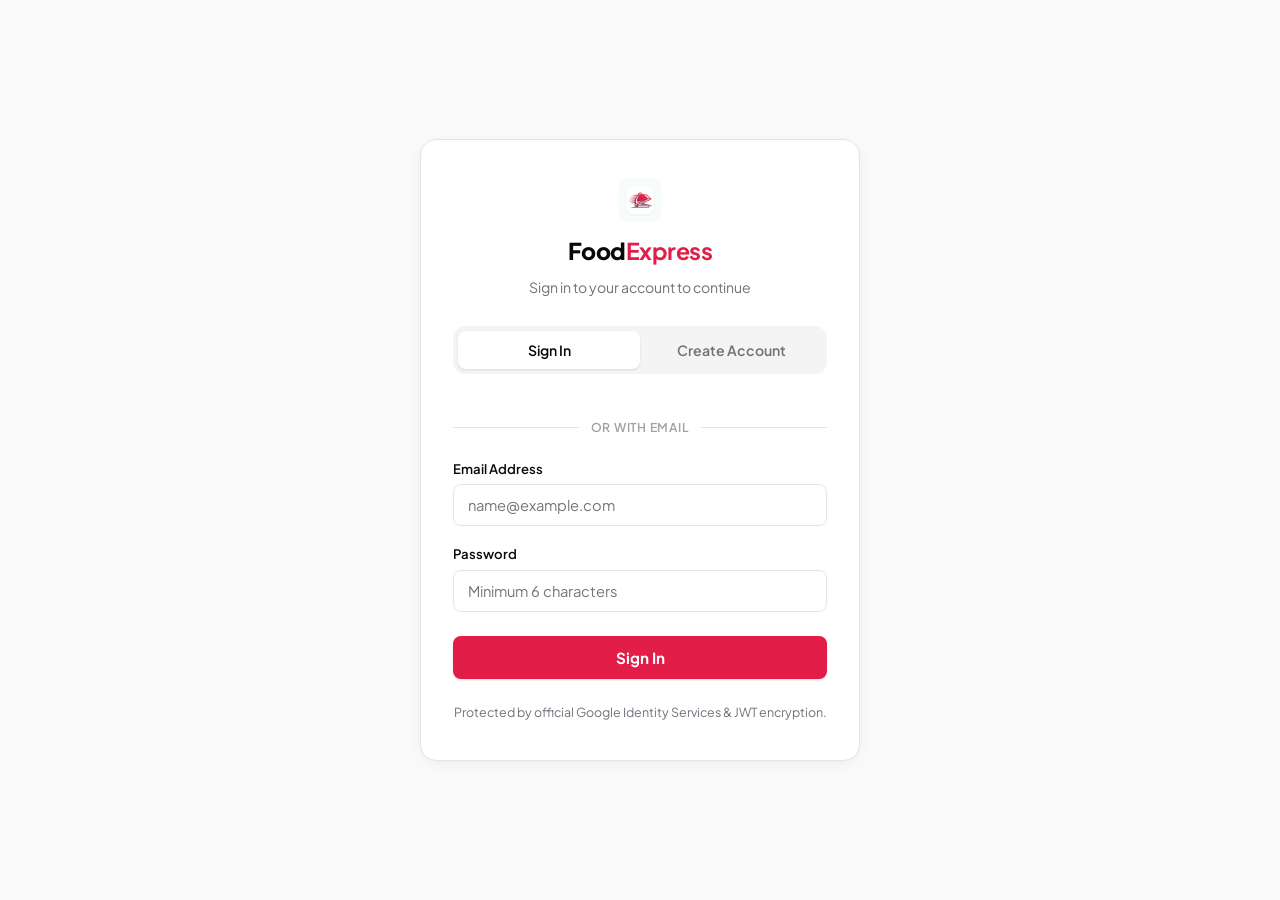
==== commit 5eee0b36: "complete mobile responsive ui, security hardening, and 12-factor cloud adapters" ====
--- a/frontend/admin.html
+++ b/frontend/admin.html
@@ -29,11 +29,6 @@
                     <img src="assets/logo.png" alt="FoodExpress Logo" class="brand-logo">
                     <span class="admin-brand-title">Food<strong>Express</strong></span>
                 </div>
-                <span class="admin-badge-ops">KDS Operations</span>
-                <span class="admin-live-pulse" title="Kitchen accepting incoming orders">
-                    <span class="pulse-green-dot"></span>
-                    <span>Kitchen Online</span>
-                </span>
             </div>
 
             <div class="admin-actions-cluster">
@@ -109,11 +104,9 @@
             <!-- Mode Selector Switch -->
             <div class="admin-mode-tabs">
                 <button id="admin-tab-orders" class="admin-mode-btn active">
-
                     <span>Kitchen Tickets (KDS)</span>
                 </button>
                 <button id="admin-tab-inventory" class="admin-mode-btn">
-
                     <span>Menu Stock (80 Dishes)</span>
                 </button>
             </div>
@@ -121,7 +114,6 @@
             <!-- Utility Controls: Manual refresh -->
             <div class="admin-utility-controls">
                 <button id="refresh-orders-btn" class="btn-util-refresh" title="Reload live tickets">
-
                     <span>Refresh</span>
                 </button>
             </div>
@@ -142,7 +134,6 @@
                 </div>
 
                 <div class="kds-search-box">
-
                     <input type="text" id="admin-orders-search" placeholder="Search by customer, phone, or order #ID..."
                         autocomplete="off">
                 </div>
@@ -170,7 +161,6 @@
                     </div>
 
                     <div class="inventory-search-wrap">
-
                         <input type="text" id="inventory-search-input" placeholder="Search dishes by name..."
                             autocomplete="off">
                     </div>
--- a/frontend/css/style.css
+++ b/frontend/css/style.css
@@ -2807,4 +2807,644 @@
     .admin-main-container {
         padding: 0 16px;
     }
+}
+
+/* =============================================================
+   STANDALONE AUTHENTICATION & ONBOARDING PORTAL STYLES
+   Theme: Modern Minimalist Light (Matches Storefront & Checkout)
+   Used by frontend/login.html and frontend/profile-setup.html
+   ============================================================= */
+
+body.auth-page-body {
+    min-height: 100vh;
+    background-color: var(--bg-page, #FAFAFA);
+    color: var(--text-body, #27272A);
+    font-family: var(--font-family, 'Plus Jakarta Sans', system-ui, sans-serif);
+    margin: 0;
+    padding: 0;
+}
+
+.auth-portal-wrapper {
+    min-height: 100vh;
+    display: flex;
+    align-items: center;
+    justify-content: center;
+    padding: 36px 16px;
+    box-sizing: border-box;
+}
+
+.auth-portal-card {
+    width: 100%;
+    max-width: 440px;
+    background: var(--surface, #FFFFFF);
+    border: 1px solid var(--border, #E4E4E7);
+    border-radius: var(--radius-lg, 16px);
+    padding: 38px 32px;
+    box-shadow: 0 4px 20px -2px rgba(0, 0, 0, 0.05), 0 2px 6px -1px rgba(0, 0, 0, 0.02);
+    box-sizing: border-box;
+}
+
+.auth-brand-header {
+    display: flex;
+    flex-direction: column;
+    align-items: center;
+    text-align: center;
+    margin-bottom: 28px;
+}
+
+.auth-brand-logo {
+    width: 44px;
+    height: 44px;
+    border-radius: 10px;
+    object-fit: cover;
+    margin-bottom: 12px;
+}
+
+.auth-brand-title {
+    font-size: 1.45rem;
+    font-weight: 800;
+    letter-spacing: -0.02em;
+    color: var(--text-main, #09090B);
+    margin: 0;
+}
+
+.auth-brand-title strong {
+    color: var(--primary, #E11D48);
+}
+
+.auth-subtitle {
+    font-size: 0.88rem;
+    color: var(--text-muted, #71717A);
+    margin: 8px 0 0;
+    line-height: 1.5;
+}
+
+/* Tab Switcher: Segmented Control (Sign In vs Create Account) */
+.auth-tabs {
+    display: grid;
+    grid-template-columns: 1fr 1fr;
+    background: var(--surface-sunken, #F4F4F5);
+    border: 1px solid var(--border-light, #F4F4F5);
+    padding: 4px;
+    border-radius: var(--radius-md, 12px);
+    margin-bottom: 22px;
+}
+
+.auth-tab-btn {
+    background: transparent;
+    border: none;
+    color: var(--text-muted, #71717A);
+    font-size: 0.88rem;
+    font-weight: 600;
+    padding: 10px 0;
+    border-radius: var(--radius-sm, 8px);
+    cursor: pointer;
+    transition: var(--transition, all 0.2s ease);
+    font-family: inherit;
+}
+
+.auth-tab-btn.active {
+    background: #FFFFFF;
+    color: var(--text-main, #09090B);
+    box-shadow: 0 1px 3px rgba(0, 0, 0, 0.08), 0 1px 2px rgba(0, 0, 0, 0.04);
+}
+
+/* Clean State Visibility */
+.auth-field-hidden {
+    display: none !important;
+}
+
+/* Semantic Divider */
+.auth-divider {
+    display: flex;
+    align-items: center;
+    text-align: center;
+    margin: 22px 0;
+    color: var(--text-faint, #A1A1AA);
+    font-size: 0.76rem;
+    text-transform: uppercase;
+    letter-spacing: 0.06em;
+    font-weight: 600;
+}
+
+.auth-divider::before,
+.auth-divider::after {
+    content: '';
+    flex: 1;
+    border-bottom: 1px solid var(--border, #E4E4E7);
+}
+
+.auth-divider span {
+    padding: 0 12px;
+}
+
+/* Form Inputs */
+.auth-form-group {
+    margin-bottom: 18px;
+    text-align: left;
+}
+
+.auth-form-label {
+    display: block;
+    font-size: 0.82rem;
+    font-weight: 600;
+    color: var(--text-main, #09090B);
+    margin-bottom: 6px;
+}
+
+.auth-input {
+    width: 100%;
+    background: #FFFFFF;
+    border: 1.5px solid var(--border, #E4E4E7);
+    border-radius: var(--radius-sm, 8px);
+    padding: 11px 14px;
+    font-size: 0.92rem;
+    color: var(--text-main, #09090B);
+    outline: none;
+    box-sizing: border-box;
+    transition: var(--transition, all 0.2s ease);
+    font-family: inherit;
+}
+
+.auth-input:focus {
+    border-color: var(--primary, #E11D48);
+    box-shadow: 0 0 0 3px rgba(225, 29, 72, 0.12);
+}
+
+.auth-input[readonly] {
+    background: var(--surface-sunken, #F4F4F5);
+    color: var(--text-muted, #71717A);
+    border-color: var(--border, #E4E4E7);
+    cursor: not-allowed;
+}
+
+/* Primary Action Button */
+.btn-auth-submit {
+    width: 100%;
+    background: var(--primary, #E11D48);
+    color: #FFFFFF;
+    border: none;
+    padding: 12px 18px;
+    border-radius: var(--radius-sm, 8px);
+    font-size: 0.95rem;
+    font-weight: 700;
+    cursor: pointer;
+    transition: var(--transition, all 0.2s ease);
+    margin-top: 6px;
+    font-family: inherit;
+    box-shadow: 0 1px 2px rgba(225, 29, 72, 0.2);
+}
+
+.btn-auth-submit:hover {
+    background: var(--primary-hover, #BE123C);
+    transform: translateY(-1px);
+}
+
+.btn-auth-submit:active {
+    transform: translateY(0);
+}
+
+.btn-auth-submit:disabled {
+    opacity: 0.6;
+    cursor: not-allowed;
+    transform: none;
+}
+
+/* Secondary Cancel Link (Used on profile-setup.html in edit mode) */
+.auth-cancel-link {
+    display: block;
+    text-align: center;
+    margin-top: 14px;
+    font-size: 0.86rem;
+    font-weight: 600;
+    color: var(--text-muted, #71717A);
+    text-decoration: none;
+    transition: var(--transition, all 0.2s ease);
+}
+
+.auth-cancel-link:hover {
+    color: var(--text-main, #09090B);
+}
+
+/* Error Banner */
+.auth-error-banner {
+    display: none;
+    background: var(--primary-subtle, #FFF1F2);
+    border: 1px solid var(--primary-border, #FECDD3);
+    color: var(--primary, #E11D48);
+    font-size: 0.84rem;
+    font-weight: 500;
+    padding: 11px 14px;
+    border-radius: var(--radius-sm, 8px);
+    margin-bottom: 18px;
+    line-height: 1.4;
+}
+
+.auth-error-banner.show {
+    display: block;
+}
+
+/* Footer Note */
+.auth-footer-note {
+    text-align: center;
+    font-size: 0.78rem;
+    color: var(--text-muted, #71717A);
+    margin-top: 24px;
+    line-height: 1.5;
+}
+
+.auth-footer-note p {
+    margin: 0;
+}
+
+/* =============================================================
+   PAYMENT GATEWAY SANDBOX MODAL (Modern Minimalist Light)
+   Matches Storefront & Checkout Design System
+   ============================================================= */
+
+.payment-modal-header {
+    padding: 20px 24px;
+    border-bottom: 1px solid var(--border);
+    display: flex;
+    justify-content: space-between;
+    align-items: center;
+    background: var(--surface);
+}
+
+.payment-modal-tag {
+    font-size: 0.72rem;
+    text-transform: uppercase;
+    letter-spacing: 0.06em;
+    color: var(--text-muted);
+    font-weight: 700;
+    margin-bottom: 3px;
+}
+
+.payment-modal-title {
+    font-size: 1.22rem;
+    font-weight: 800;
+    color: var(--text-main);
+    margin: 0;
+    letter-spacing: -0.01em;
+}
+
+.payment-amount-box {
+    background: var(--surface-sunken);
+    border: 1px solid var(--border-light);
+    border-radius: var(--radius-md);
+    padding: 14px 18px;
+    display: flex;
+    justify-content: space-between;
+    align-items: center;
+    margin-bottom: 18px;
+}
+
+.payment-amount-label {
+    font-size: 0.88rem;
+    color: var(--text-muted);
+    font-weight: 600;
+}
+
+.payment-amount-val {
+    font-size: 1.35rem;
+    font-weight: 800;
+    color: var(--primary);
+}
+
+.payment-form-grid {
+    display: flex;
+    flex-direction: column;
+    gap: 15px;
+}
+
+.payment-field-group {
+    display: flex;
+    flex-direction: column;
+    gap: 6px;
+    text-align: left;
+}
+
+.payment-field-label {
+    font-size: 0.82rem;
+    font-weight: 600;
+    color: var(--text-main);
+}
+
+.payment-input-control {
+    width: 100%;
+    background: var(--surface-sunken);
+    border: 1.5px solid var(--border);
+    border-radius: var(--radius-sm);
+    padding: 11px 14px;
+    font-size: 0.92rem;
+    color: var(--text-main);
+    outline: none;
+    box-sizing: border-box;
+    transition: var(--transition);
+    font-family: inherit;
+}
+
+.payment-input-control:focus {
+    border-color: var(--primary);
+    box-shadow: 0 0 0 3px rgba(225, 29, 72, 0.12);
+}
+
+.payment-input-control.mono {
+    font-family: ui-monospace, SFMono-Regular, Menlo, Monaco, Consolas, monospace;
+    letter-spacing: 1.5px;
+    font-weight: 600;
+}
+
+.payment-input-control[readonly] {
+    cursor: default;
+}
+
+.payment-row-split {
+    display: grid;
+    grid-template-columns: 1fr 1fr;
+    gap: 12px;
+}
+
+.payment-sandbox-notice {
+    background: var(--primary-subtle);
+    border: 1px solid var(--primary-border);
+    color: var(--primary);
+    padding: 11px 14px;
+    border-radius: var(--radius-sm);
+    font-size: 0.82rem;
+    line-height: 1.45;
+    margin-top: 2px;
+}
+
+.payment-sandbox-notice strong {
+    font-weight: 700;
+}
+
+.btn-payment-submit {
+    width: 100%;
+    background: var(--primary);
+    color: #FFFFFF;
+    border: none;
+    padding: 13px 18px;
+    border-radius: var(--radius-sm);
+    font-size: 0.96rem;
+    font-weight: 700;
+    cursor: pointer;
+    transition: var(--transition);
+    margin-top: 6px;
+    font-family: inherit;
+    box-shadow: 0 2px 4px rgba(225, 29, 72, 0.2);
+}
+
+.btn-payment-submit:hover {
+    background: var(--primary-hover);
+    transform: translateY(-1px);
+}
+
+.btn-payment-submit:active {
+    transform: translateY(0);
+}
+
+.btn-payment-submit:disabled {
+    opacity: 0.6;
+    cursor: not-allowed;
+    transform: none;
+}
+
+/* =============================================================
+   APP UNIFIED MODAL DIALOG & POPUP THEME ENGINE
+   Modern Minimalist Light Theme matching FoodExpress Design Tokens
+   ============================================================= */
+
+/* 1. Backdrop Overlays (Payment Sandbox & App Alert/Confirm Dialogs) */
+.modal-backdrop,
+.app-modal-backdrop {
+    position: fixed;
+    inset: 0;
+    background: rgba(9, 9, 11, 0.45);
+    backdrop-filter: blur(8px);
+    -webkit-backdrop-filter: blur(8px);
+    display: flex;
+    align-items: center;
+    justify-content: center;
+    padding: 20px;
+    z-index: 9999;
+    opacity: 0;
+    pointer-events: none;
+    transition: opacity 0.25s cubic-bezier(0.16, 1, 0.3, 1);
+}
+
+.modal-backdrop.open,
+.app-modal-backdrop.open {
+    opacity: 1;
+    pointer-events: auto;
+}
+
+/* 2. Unified Modal Floating Cards */
+.modal-dialog,
+.app-modal-card {
+    background: var(--surface, #FFFFFF);
+    border-radius: var(--radius-lg, 16px);
+    border: 1px solid var(--border, #E4E4E7);
+    box-shadow: 0 20px 25px -5px rgba(0, 0, 0, 0.08), 0 8px 10px -6px rgba(0, 0, 0, 0.04);
+    width: 100%;
+    max-width: 440px;
+    padding: 28px 24px 24px;
+    position: relative;
+    font-family: inherit;
+    transform: scale(0.95) translateY(10px);
+    opacity: 0;
+    transition: transform 0.25s cubic-bezier(0.16, 1, 0.3, 1), opacity 0.25s ease;
+}
+
+.modal-backdrop.open .modal-dialog,
+.app-modal-backdrop.open .app-modal-card {
+    transform: scale(1) translateY(0);
+    opacity: 1;
+}
+
+/* 3. Modal Semantic Badges & Typography */
+.app-modal-tag,
+.payment-modal-tag {
+    display: inline-block;
+    font-size: 0.72rem;
+    font-weight: 800;
+    text-transform: uppercase;
+    letter-spacing: 0.75px;
+    padding: 4px 10px;
+    border-radius: 999px;
+    margin-bottom: 12px;
+}
+
+.app-modal-tag.tag-danger {
+    background: var(--primary-subtle, #FFF1F2);
+    color: var(--primary, #E11D48);
+    border: 1px solid var(--primary-border, #FECDD3);
+}
+
+.app-modal-tag.tag-info,
+.payment-modal-tag {
+    background: var(--surface-sunken, #F4F4F5);
+    color: var(--text-muted, #71717A);
+    border: 1px solid var(--border, #E4E4E7);
+}
+
+.app-modal-tag.tag-warning {
+    background: #FEF3C7;
+    color: #B45309;
+    border: 1px solid #FDE68A;
+}
+
+.app-modal-title,
+.payment-modal-title {
+    font-size: 1.25rem;
+    font-weight: 800;
+    color: var(--text-main, #09090B);
+    margin: 0 0 8px 0;
+    line-height: 1.3;
+    letter-spacing: -0.015em;
+}
+
+.app-modal-message {
+    font-size: 0.92rem;
+    color: var(--text-body, #27272A);
+    line-height: 1.5;
+    margin: 0 0 24px 0;
+}
+
+/* 4. Modal Action Buttons */
+.app-modal-actions {
+    display: flex;
+    justify-content: flex-end;
+    gap: 10px;
+    align-items: center;
+}
+
+.btn-modal-cancel {
+    background: var(--surface-sunken, #F4F4F5);
+    color: var(--text-main, #09090B);
+    border: 1.5px solid var(--border, #E4E4E7);
+    padding: 10px 18px;
+    border-radius: var(--radius-sm, 8px);
+    font-size: 0.92rem;
+    font-weight: 600;
+    cursor: pointer;
+    transition: all 0.2s cubic-bezier(0.16, 1, 0.3, 1);
+    font-family: inherit;
+}
+
+.btn-modal-cancel:hover {
+    background: var(--surface-hover, #E4E4E7);
+    border-color: #D4D4D8;
+}
+
+.btn-modal-confirm {
+    background: var(--primary, #E11D48);
+    color: #FFFFFF;
+    border: none;
+    padding: 10px 20px;
+    border-radius: var(--radius-sm, 8px);
+    font-size: 0.92rem;
+    font-weight: 700;
+    cursor: pointer;
+    transition: all 0.2s cubic-bezier(0.16, 1, 0.3, 1);
+    font-family: inherit;
+    box-shadow: 0 4px 12px rgba(225, 29, 72, 0.25);
+}
+
+.btn-modal-confirm:hover {
+    background: var(--primary-hover, #BE123C);
+    transform: translateY(-1px);
+    box-shadow: 0 6px 16px rgba(225, 29, 72, 0.32);
+}
+
+.btn-modal-confirm:active {
+    transform: translateY(0);
+}
+
+.btn-modal-confirm.danger {
+    background: #DC2626;
+    box-shadow: 0 4px 12px rgba(220, 38, 38, 0.25);
+}
+
+.btn-modal-confirm.danger:hover {
+    background: #B91C1C;
+}
+
+/* 5. Leaflet Map Unified Popup Theme */
+.leaflet-popup-content-wrapper {
+    background: var(--surface, #FFFFFF) !important;
+    color: var(--text-main, #09090B) !important;
+    border-radius: var(--radius-md, 12px) !important;
+    border: 1px solid var(--border, #E4E4E7) !important;
+    box-shadow: 0 10px 15px -3px rgba(0, 0, 0, 0.08), 0 4px 6px -4px rgba(0, 0, 0, 0.04) !important;
+    font-family: inherit !important;
+}
+
+.leaflet-popup-tip {
+    background: var(--surface, #FFFFFF) !important;
+    border: 1px solid var(--border, #E4E4E7) !important;
+    box-shadow: none !important;
+}
+
+.leaflet-popup-content {
+    margin: 12px 14px !important;
+    font-size: 0.88rem !important;
+    line-height: 1.45 !important;
+    font-weight: 500 !important;
+}
+
+/* =============================================================
+   SITE-WIDE SMOOTH TRANSITIONS & INGRESS ANIMATION ENGINE
+   Eliminates sudden pop-ins across views, cards, and interactions
+   ============================================================= */
+
+@keyframes pageEntrance {
+    from {
+        opacity: 0;
+        transform: translateY(6px);
+    }
+
+    to {
+        opacity: 1;
+        transform: translateY(0);
+    }
+}
+
+@keyframes cardFadeIn {
+    from {
+        opacity: 0;
+        transform: translateY(8px);
+    }
+
+    to {
+        opacity: 1;
+        transform: translateY(0);
+    }
+}
+
+html {
+    scroll-behavior: smooth;
+}
+
+body {
+    animation: pageEntrance 0.35s cubic-bezier(0.16, 1, 0.3, 1);
+}
+
+.dish-card,
+.order-card,
+.kds-ticket-card,
+.tracking-card {
+    animation: cardFadeIn 0.3s cubic-bezier(0.16, 1, 0.3, 1) backwards;
+}
+
+/* Smooth State Transitions for Buttons, Tabs, and Micro-interactions */
+button,
+.btn,
+.category-pill,
+.place-order-btn,
+.action-btn,
+.stepper-node,
+.stepper-line {
+    transition: all 0.2s cubic-bezier(0.16, 1, 0.3, 1);
 }
--- a/frontend/css/responsive.css
+++ b/frontend/css/responsive.css
@@ -0,0 +1,792 @@
+/* =============================================================
+   FOODEXPRESS ADAPTIVE RESPONSIVE STYLESHEET
+   Mobile-First & Tablet Breakpoints for Customer & Admin Portals
+   ============================================================= */
+
+/* -------------------------------------------------------------
+   1. TABLET & MEDIUM VIEWPORTS (max-width: 900px)
+   ------------------------------------------------------------- */
+@media (max-width: 900px) {
+
+    .container,
+    .menu-container,
+    .checkout-main,
+    .tracking-main,
+    .admin-main-container {
+        padding: 0 16px;
+    }
+
+    /* Storefront Navbar */
+    .nav-container {
+        flex-wrap: wrap;
+        gap: 10px;
+        padding: 10px 16px;
+    }
+
+    .search-box {
+        order: 3;
+        width: 100%;
+        flex: 1 1 100%;
+        margin-top: 4px;
+    }
+
+    /* Hero Banner Scaling */
+    .hero-section {
+        padding: 28px 0;
+    }
+
+    .hero-content h1 {
+        font-size: 2rem;
+        line-height: 1.25;
+    }
+
+    /* 2-Column Dish Catalog */
+    .menu-grid {
+        grid-template-columns: repeat(2, 1fr);
+        gap: 16px;
+    }
+
+    /* Checkout & Tracking Single-Column Stack */
+    .checkout-grid,
+    .tracking-details-grid {
+        grid-template-columns: 1fr;
+        gap: 20px;
+    }
+
+    .form-row {
+        grid-template-columns: 1fr;
+        gap: 10px;
+    }
+
+    /* Admin KDS Ribbon & Controls */
+    .admin-metrics-ribbon {
+        display: grid;
+        grid-template-columns: repeat(2, 1fr);
+        gap: 12px;
+    }
+
+    .kds-tickets-grid {
+        grid-template-columns: 1fr;
+        gap: 14px;
+    }
+
+    .admin-controls-bar,
+    .kds-filter-toolbar,
+    .inventory-panel-header {
+        flex-direction: column;
+        align-items: stretch;
+        gap: 10px;
+    }
+
+    .kds-search-box,
+    .inventory-search-wrap {
+        width: 100%;
+    }
+}
+
+/* -------------------------------------------------------------
+   2. MOBILE PHONES & COMPACT VIEWPORTS (max-width: 640px)
+   ------------------------------------------------------------- */
+@media (max-width: 640px) {
+
+    /* iOS Safari Auto-Zoom Prevention */
+    input,
+    select,
+    textarea {
+        font-size: 16px !important;
+    }
+
+    /* =========================================================
+       CUSTOMER STOREFRONT (index.html)
+       ========================================================= */
+    .navbar {
+        position: sticky;
+        top: 0;
+        z-index: 200;
+    }
+
+    .brand-logo {
+        height: 26px;
+        width: auto;
+    }
+
+    .brand-name {
+        font-size: 1.1rem;
+    }
+
+    .nav-right,
+    .nav-actions {
+        gap: 8px;
+    }
+
+    .btn-login,
+    .user-profile-chip {
+        padding: 6px 10px;
+        font-size: 0.8rem;
+    }
+
+    .cart-btn {
+        padding: 6px 12px;
+        font-size: 0.82rem;
+    }
+
+    /* Storefront 2-Row Controls Grid: Search on top, Tabs + Veg toggle below */
+    .controls-section {
+        padding: 10px 0;
+    }
+
+    .controls-container {
+        display: grid;
+        grid-template-columns: 1fr auto;
+        grid-template-areas:
+            "search search"
+            "tabs   toggle";
+        align-items: center;
+        gap: 8px 10px;
+        padding: 0 16px;
+    }
+
+    .search-box {
+        grid-area: search;
+        width: 100%;
+        margin: 0;
+    }
+
+    .category-tabs {
+        grid-area: tabs;
+        display: flex;
+        overflow-x: auto;
+        white-space: nowrap;
+        gap: 6px;
+        padding: 4px 0;
+        margin: 0;
+        min-width: 0;
+        -webkit-overflow-scrolling: touch;
+        scrollbar-width: none;
+    }
+
+    .category-tabs::-webkit-scrollbar {
+        display: none;
+    }
+
+    .tab-btn,
+    .category-pill {
+        flex: 0 0 auto;
+        font-size: 0.8rem;
+        padding: 6px 12px;
+    }
+
+    .filter-toggle {
+        grid-area: toggle;
+        margin: 0;
+        flex-shrink: 0;
+        display: inline-flex;
+        align-items: center;
+        gap: 6px;
+        padding: 4px 10px;
+        background: var(--surface);
+        border: 1px solid var(--border);
+        border-radius: var(--radius-full);
+    }
+
+    .toggle-label {
+        font-size: 0.78rem;
+        font-weight: 700;
+        white-space: nowrap;
+    }
+
+    .switch {
+        width: 32px;
+        height: 18px;
+    }
+
+    .slider:before {
+        height: 12px;
+        width: 12px;
+        left: 3px;
+        bottom: 3px;
+    }
+
+    input:checked+.slider:before {
+        transform: translateX(14px);
+    }
+
+    /* Dish Grid */
+    .main-content {
+        padding: 16px 14px;
+    }
+
+    .section-header {
+        margin-bottom: 14px;
+    }
+
+    .section-header h2 {
+        font-size: 1.35rem;
+    }
+
+    .menu-grid {
+        grid-template-columns: 1fr;
+        gap: 14px;
+    }
+
+    .dish-card {
+        border-radius: var(--radius-md, 12px);
+    }
+
+    .dish-img-wrap {
+        height: 170px;
+    }
+
+    .dish-info {
+        padding: 14px;
+    }
+
+    .dish-header h3 {
+        font-size: 1.05rem;
+    }
+
+    /* Full-Width Mobile Slide-in Drawer */
+    .cart-drawer {
+        width: 100vw;
+        max-width: 100vw;
+    }
+
+    .drawer-header {
+        padding: 14px 16px;
+    }
+
+    .cart-items {
+        padding: 14px 16px;
+    }
+
+    .drawer-footer {
+        padding: 14px 16px;
+        padding-bottom: max(16px, env(safe-area-inset-bottom, 16px));
+    }
+
+    /* =========================================================
+       AUTHENTICATION PORTAL (login.html & profile-setup.html)
+       ========================================================= */
+    .auth-portal-wrapper {
+        min-height: 100vh;
+        display: flex;
+        align-items: flex-start;
+        justify-content: center;
+        padding: 20px 14px;
+        box-sizing: border-box;
+    }
+
+    .auth-portal-card {
+        width: 100%;
+        max-width: 400px;
+        padding: 22px 18px 20px;
+        border-radius: var(--radius-md, 12px);
+        margin: auto 0;
+        box-sizing: border-box;
+        box-shadow: 0 4px 16px rgba(0, 0, 0, 0.05);
+    }
+
+    .auth-brand-header {
+        margin-bottom: 16px;
+    }
+
+    .auth-brand-logo {
+        width: 38px;
+        height: 38px;
+        margin-bottom: 8px;
+    }
+
+    .auth-brand-title {
+        font-size: 1.35rem;
+    }
+
+    .auth-subtitle {
+        font-size: 0.82rem;
+        margin: 4px 0 0;
+    }
+
+    .auth-tabs {
+        margin-bottom: 14px;
+        padding: 3px;
+        border-radius: 10px;
+    }
+
+    .auth-tab-btn {
+        padding: 8px 0;
+        font-size: 0.82rem;
+    }
+
+    .btn-google-sso {
+        min-height: 44px;
+        padding: 10px 14px;
+        font-size: 0.88rem;
+    }
+
+    .auth-divider {
+        margin: 14px 0;
+    }
+
+    .auth-divider span {
+        font-size: 0.72rem;
+    }
+
+    .auth-form-group {
+        margin-bottom: 12px;
+        gap: 5px;
+    }
+
+    .auth-form-label {
+        font-size: 0.82rem;
+    }
+
+    .auth-input {
+        min-height: 44px;
+        padding: 10px 12px;
+    }
+
+    .auth-btn-primary {
+        min-height: 46px;
+        padding: 11px 16px;
+        font-size: 0.95rem;
+        margin-top: 4px;
+    }
+
+    .auth-footer-note {
+        margin-top: 14px;
+        font-size: 0.75rem;
+        line-height: 1.4;
+    }
+
+    /* =========================================================
+       CHECKOUT & LIVE TRACKING (checkout.html & tracking.html)
+       ========================================================= */
+    .checkout-main,
+    .tracking-main {
+        margin: 16px auto 36px;
+        padding: 0 14px;
+    }
+
+    .checkout-header h1,
+    .tracking-header h1 {
+        font-size: 1.55rem;
+        margin-bottom: 4px;
+    }
+
+    .checkout-card,
+    .tracking-card,
+    .map-card {
+        padding: 16px 14px;
+    }
+
+    .payment-methods-grid {
+        grid-template-columns: 1fr;
+        gap: 8px;
+    }
+
+    .place-order-btn {
+        min-height: 48px;
+        font-size: 1rem;
+    }
+
+    #tracking-map {
+        height: 250px;
+    }
+
+    .stepper-card {
+        padding: 16px 12px;
+    }
+
+    .stepper-track {
+        flex-direction: column;
+        gap: 16px;
+        align-items: flex-start;
+        padding-left: 6px;
+    }
+
+    .step-item {
+        flex-direction: row;
+        gap: 12px;
+        text-align: left;
+        width: 100%;
+    }
+
+    .step-line {
+        display: none;
+    }
+
+    .step-circle {
+        width: 32px;
+        height: 32px;
+        min-width: 32px;
+        font-size: 0.84rem;
+    }
+
+    /* =========================================================
+       RESTAURANT COMMAND CENTER & ADMIN PORTAL (admin.html)
+       ========================================================= */
+
+    /* Admin Topbar */
+    .admin-topbar {
+        position: sticky;
+        top: 0;
+        z-index: 200;
+    }
+
+    .admin-topbar-container {
+        padding: 10px 14px;
+        flex-direction: row;
+        justify-content: space-between;
+        align-items: center;
+        gap: 8px;
+    }
+
+    .admin-brand-title {
+        font-size: 1.15rem;
+    }
+
+    /* Access Denied Guard Mobile Bounds */
+    .admin-access-denied {
+        padding: 24px 14px;
+    }
+
+    .denied-card {
+        padding: 24px 18px;
+        border-radius: var(--radius-md, 12px);
+    }
+
+    .denied-card h2 {
+        font-size: 1.3rem;
+    }
+
+    .denied-card p {
+        font-size: 0.85rem;
+    }
+
+    .btn-denied-login {
+        width: 100%;
+        min-height: 46px;
+        padding: 12px;
+        font-size: 0.92rem;
+    }
+
+    /* Main Dashboard Container */
+    .admin-main-container {
+        padding: 14px 12px 48px;
+    }
+
+    /* Executive KPI Ribbon: 2x2 Square Grid */
+    .admin-metrics-ribbon {
+        display: grid;
+        grid-template-columns: 1fr 1fr;
+        gap: 10px;
+        margin-bottom: 14px;
+    }
+
+    .metric-card {
+        padding: 12px 10px;
+        gap: 10px;
+        border-radius: var(--radius-md, 12px);
+    }
+
+    .metric-icon-wrap {
+        width: 36px;
+        height: 36px;
+        font-size: 0.95rem;
+        border-radius: 8px;
+    }
+
+    .metric-label {
+        font-size: 0.68rem;
+        letter-spacing: 0.02em;
+        margin-bottom: 2px;
+    }
+
+    .metric-details h3 {
+        font-size: 1.25rem;
+        line-height: 1.1;
+    }
+
+    .metric-sub {
+        display: none;
+        /* Subtext hidden on mobile for clean square alignment */
+    }
+
+    /* Mode Navigation Tabs (KDS vs Inventory) & Refresh */
+    .admin-controls-bar {
+        display: flex;
+        flex-direction: row;
+        align-items: center;
+        justify-content: space-between;
+        padding: 8px 10px;
+        border-radius: var(--radius-md, 12px);
+        gap: 8px;
+        margin-bottom: 14px;
+    }
+
+    .admin-mode-tabs {
+        flex: 1;
+        display: flex;
+        gap: 4px;
+        padding: 3px;
+        min-width: 0;
+        margin-bottom: 0;
+        background: var(--surface-sunken);
+        border-radius: 8px;
+    }
+
+    .admin-mode-btn {
+        flex: 1;
+        padding: 8px 6px;
+        font-size: 0.78rem;
+        justify-content: center;
+        white-space: nowrap;
+        border-radius: 6px;
+    }
+
+    .admin-utility-controls {
+        flex-shrink: 0;
+    }
+
+    .btn-util-refresh {
+        padding: 8px 12px;
+        font-size: 0.78rem;
+        min-height: 36px;
+        border-radius: 8px;
+    }
+
+    /* KDS Filter Toolbar & Search */
+    .kds-filter-toolbar {
+        display: flex;
+        flex-direction: column;
+        gap: 8px;
+        margin-bottom: 14px;
+    }
+
+    .kds-status-filters {
+        display: flex;
+        overflow-x: auto;
+        white-space: nowrap;
+        gap: 6px;
+        padding-bottom: 4px;
+        -webkit-overflow-scrolling: touch;
+        scrollbar-width: none;
+        width: 100%;
+    }
+
+    .kds-status-filters::-webkit-scrollbar {
+        display: none;
+    }
+
+    .order-filter-btn {
+        flex: 0 0 auto;
+        padding: 6px 12px;
+        font-size: 0.78rem;
+    }
+
+    .kds-search-box {
+        width: 100%;
+    }
+
+    .kds-search-box input {
+        padding: 10px 14px;
+        font-size: 16px !important;
+    }
+
+    /* KDS Ticket Cards */
+    .kds-tickets-grid {
+        grid-template-columns: 1fr;
+        gap: 12px;
+    }
+
+    .kds-ticket-card {
+        min-height: auto;
+        border-radius: var(--radius-md, 12px);
+        box-shadow: 0 2px 8px rgba(0, 0, 0, 0.04);
+    }
+
+    .ticket-header {
+        padding: 12px 14px;
+    }
+
+    .ticket-id {
+        font-size: 1.15rem;
+    }
+
+    .ticket-customer-info {
+        padding: 10px 14px;
+    }
+
+    .customer-name {
+        font-size: 0.92rem;
+    }
+
+    .customer-meta {
+        font-size: 0.78rem;
+    }
+
+    .ticket-items-list {
+        padding: 12px 14px;
+        max-height: 160px;
+        gap: 8px;
+    }
+
+    .ticket-item-row {
+        font-size: 0.86rem;
+    }
+
+    .ticket-footer-summary {
+        padding: 10px 14px;
+    }
+
+    .ticket-total-price {
+        font-size: 1.15rem;
+    }
+
+    .ticket-actions-bar {
+        padding: 12px 14px;
+        gap: 8px;
+        flex-direction: column-reverse;
+    }
+
+    .btn-kds-action {
+        width: 100%;
+        padding: 12px;
+        font-size: 0.9rem;
+        min-height: 44px;
+    }
+
+    .btn-kds-cancel {
+        width: 100%;
+        padding: 10px;
+        font-size: 0.82rem;
+        text-align: center;
+        min-height: 42px;
+    }
+
+    /* Inventory View Panel & Table */
+    .inventory-card-panel {
+        padding: 14px 12px;
+        border-radius: var(--radius-md, 12px);
+    }
+
+    .inventory-panel-header {
+        flex-direction: column;
+        align-items: stretch;
+        gap: 10px;
+        margin-bottom: 12px;
+        padding-bottom: 10px;
+    }
+
+    .panel-title,
+    .inventory-header-info h2 {
+        font-size: 1.2rem;
+    }
+
+    .panel-sub,
+    .inventory-header-info p {
+        font-size: 0.78rem;
+    }
+
+    .inventory-search-wrap {
+        width: 100%;
+    }
+
+    .inventory-search-wrap input {
+        padding: 10px 14px;
+        font-size: 16px !important;
+    }
+
+    .inventory-category-tabs {
+        gap: 6px;
+        margin-bottom: 12px;
+        overflow-x: auto;
+        white-space: nowrap;
+        padding-bottom: 4px;
+        -webkit-overflow-scrolling: touch;
+        scrollbar-width: none;
+    }
+
+    .inv-cat-btn {
+        flex: 0 0 auto;
+        padding: 6px 12px;
+        font-size: 0.78rem;
+    }
+
+    .inventory-table-wrap,
+    .inventory-table-responsive {
+        overflow-x: auto;
+        -webkit-overflow-scrolling: touch;
+        margin-top: 8px;
+        border-radius: 8px;
+        border: 1px solid var(--border-light);
+    }
+
+    .inventory-table,
+    .admin-table {
+        min-width: 540px;
+        font-size: 0.82rem;
+    }
+
+    .inventory-table th,
+    .inventory-table td {
+        padding: 10px 12px;
+    }
+
+    .inv-dish-thumb,
+    .dish-thumb-img {
+        width: 40px;
+        height: 40px;
+        border-radius: 6px;
+    }
+
+    /* Modal Dialog Fluid Mobile Bounds */
+    .modal-dialog,
+    .app-modal-card {
+        max-width: calc(100vw - 24px);
+        padding: 20px 16px 16px;
+    }
+
+    .app-modal-actions {
+        flex-direction: column-reverse;
+        width: 100%;
+        gap: 8px;
+    }
+
+    .btn-modal-cancel,
+    .btn-modal-confirm {
+        width: 100%;
+        text-align: center;
+        padding: 11px 16px;
+    }
+}
+
+/* -------------------------------------------------------------
+   3. EXTRA-COMPACT MOBILE PHONES (max-width: 380px)
+   ------------------------------------------------------------- */
+@media (max-width: 380px) {
+
+    .hero-content h1 {
+        font-size: 1.65rem;
+    }
+
+    .brand-name {
+        display: none;
+    }
+
+    .admin-metrics-ribbon {
+        grid-template-columns: 1fr 1fr;
+        gap: 6px;
+    }
+
+    .metric-card {
+        padding: 10px 6px;
+    }
+
+    .metric-details h3 {
+        font-size: 1.15rem;
+    }
+
+    .auth-portal-card {
+        padding: 18px 14px 16px;
+    }
+}
